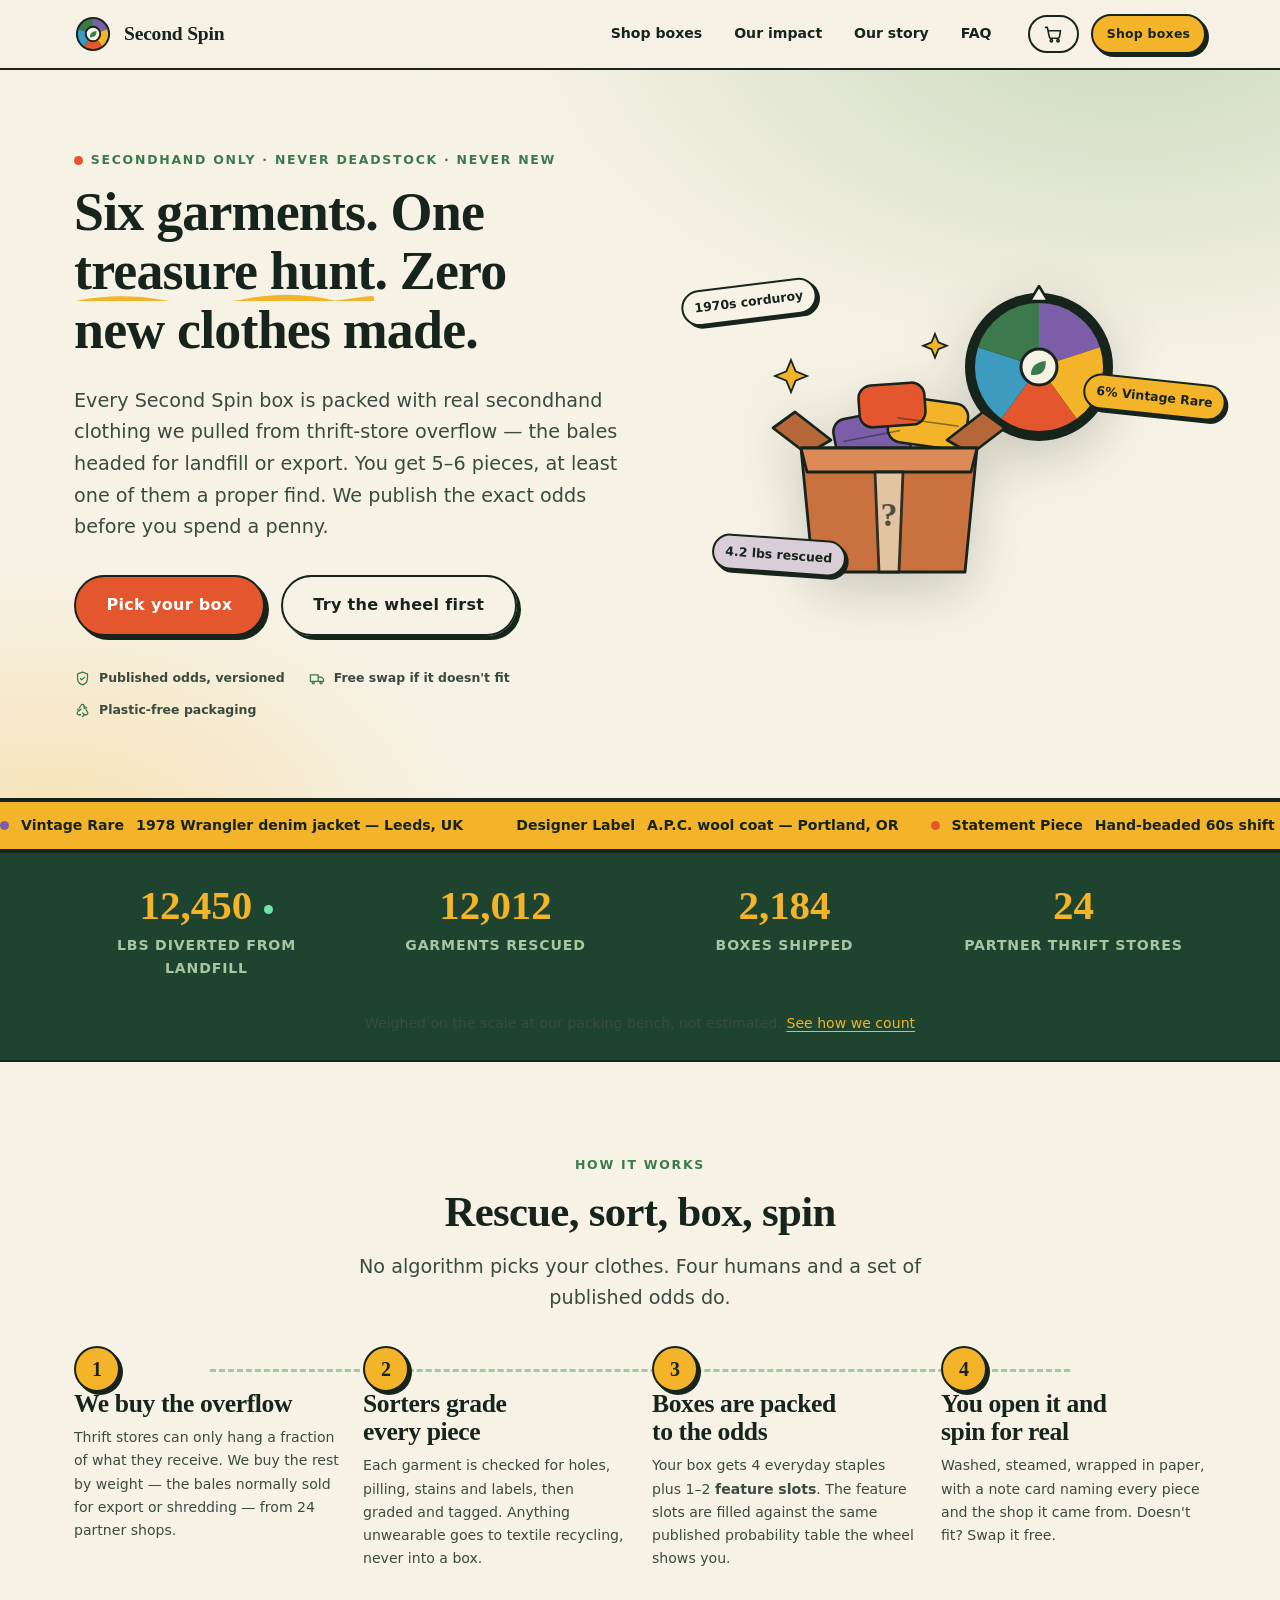
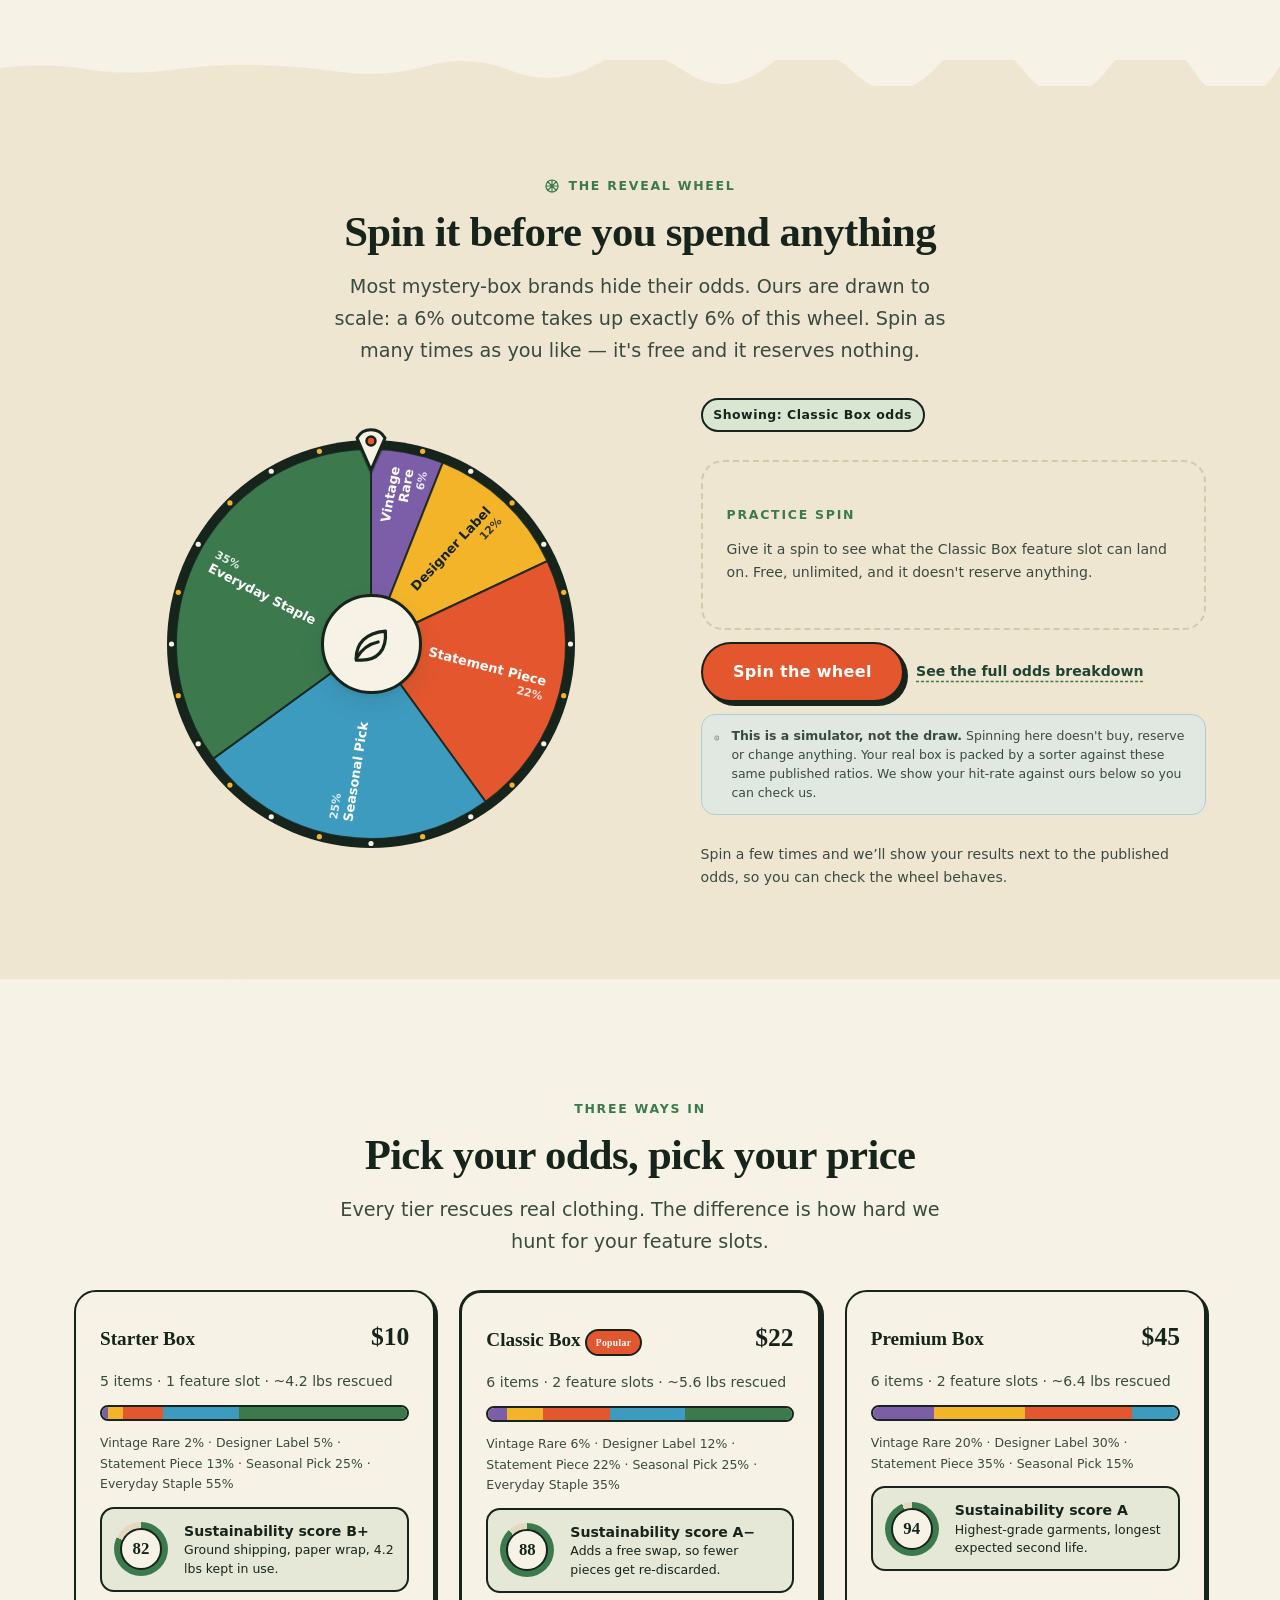
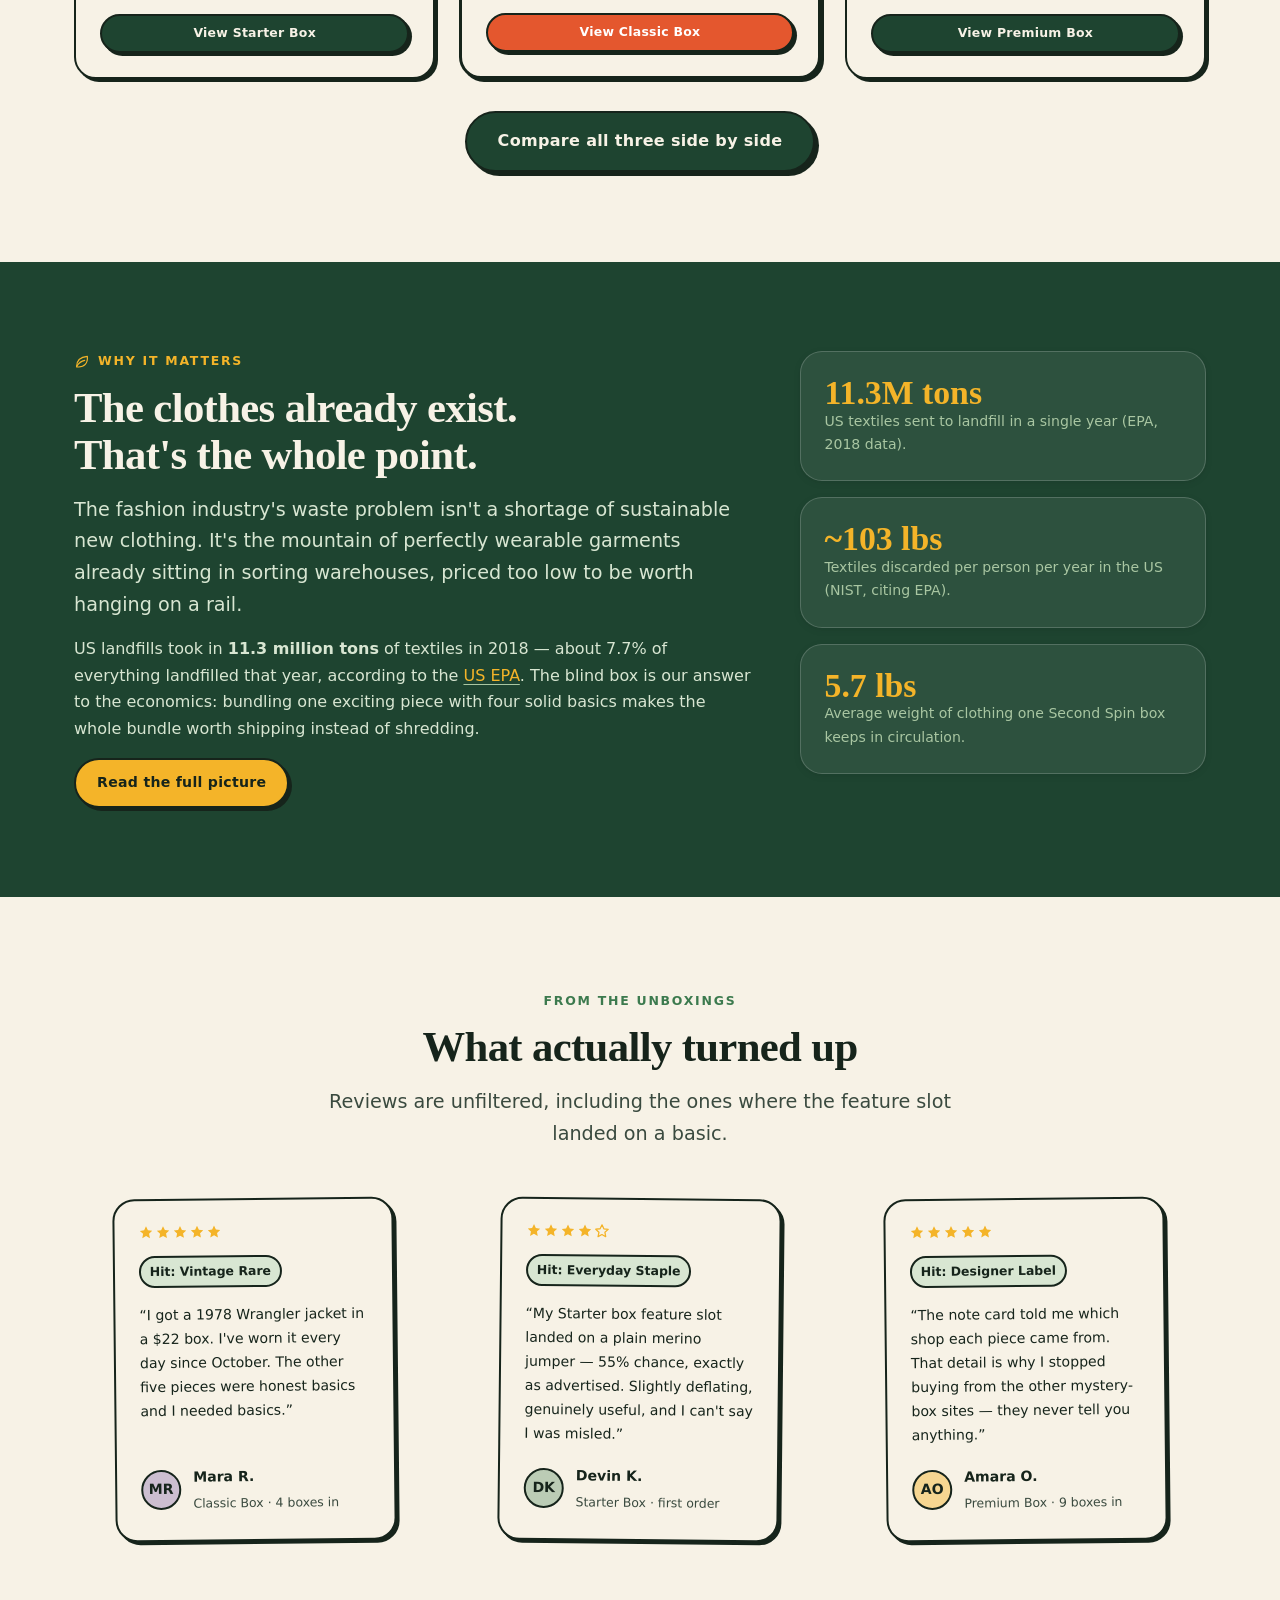
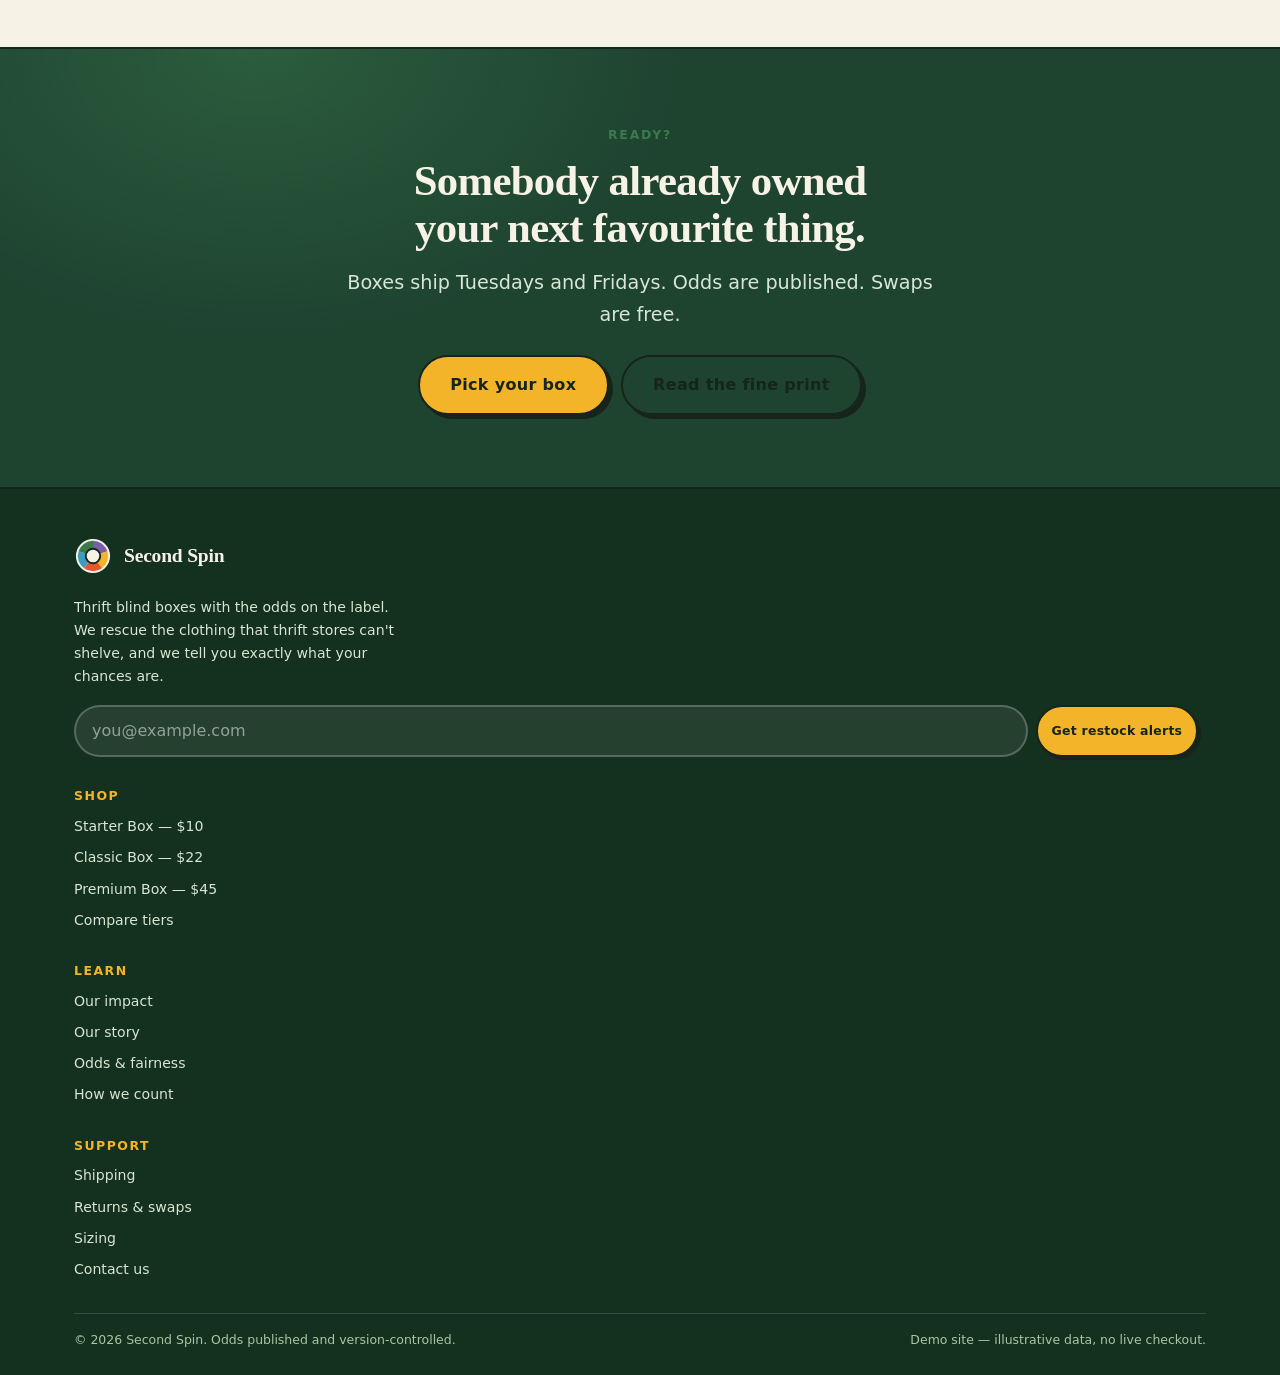
==== index.html @ a97e054f "feat: thrift blind box storefront with odds-transparent reveal wheel Six-page static site for a seco" ====
<!DOCTYPE html>
<html lang="en">
<head>
<meta charset="utf-8">
<meta name="viewport" content="width=device-width, initial-scale=1">
<title>Second Spin — Thrift blind boxes that keep clothes out of landfill</title>
<meta name="description" content="Curated mystery boxes of rescued secondhand clothing. 5–6 garments per box, published odds on every rarity, and 12,450 lbs kept out of landfill so far.">
<meta name="theme-color" content="#1e4430">
<link rel="icon" href="data:image/svg+xml,%3Csvg xmlns='http://www.w3.org/2000/svg' viewBox='0 0 40 40'%3E%3Ccircle cx='20' cy='20' r='19' fill='%231e4430'/%3E%3Cpath d='M20 20 L20 5 A15 15 0 0 1 34.3 15.4 Z' fill='%23f4b429'/%3E%3Cpath d='M20 20 L34.3 15.4 A15 15 0 0 1 20 35 Z' fill='%23e4572e'/%3E%3Cpath d='M20 20 L20 35 A15 15 0 0 1 5.7 15.4 Z' fill='%233e9bc0'/%3E%3C/svg%3E">
<link rel="stylesheet" href="assets/css/styles.css">
<link rel="stylesheet" href="assets/css/pages.css">
</head>
<body>

<a class="skip-link" href="#main">Skip to content</a>

<!-- ============================ HEADER ============================ -->
<header class="site-header">
  <div class="container site-header__inner">
    <a class="brand" href="index.html">
      <svg class="brand__mark" viewBox="0 0 40 40" aria-hidden="true">
        <circle cx="20" cy="20" r="18" fill="#16241b"/>
        <path d="M20 20 L20 4 A16 16 0 0 1 35.2 15.1 Z" fill="#7b5ea7"/>
        <path d="M20 20 L35.2 15.1 A16 16 0 0 1 29.4 32.9 Z" fill="#f4b429"/>
        <path d="M20 20 L29.4 32.9 A16 16 0 0 1 10.6 32.9 Z" fill="#e4572e"/>
        <path d="M20 20 L10.6 32.9 A16 16 0 0 1 4.8 15.1 Z" fill="#3e9bc0"/>
        <path d="M20 20 L4.8 15.1 A16 16 0 0 1 20 4 Z" fill="#3c7a4e"/>
        <circle cx="20" cy="20" r="7.6" fill="#f7f2e6" stroke="#16241b" stroke-width="2"/>
        <path d="M16.8 23c0-3.3 2.2-5.7 6.8-6.1.4 4.5-2.1 6.5-5.3 6.5h-1.5z" fill="#3c7a4e"/>
      </svg>
      <span>Second Spin</span>
    </a>

    <nav class="nav" id="site-nav" data-nav aria-label="Main">
      <ul class="nav__list">
        <li><a class="nav__link" href="shop.html">Shop boxes</a></li>
        <li><a class="nav__link" href="impact.html">Our impact</a></li>
        <li><a class="nav__link" href="about.html">Our story</a></li>
        <li><a class="nav__link" href="faq.html">FAQ</a></li>
      </ul>
    </nav>

    <div class="header-actions">
      <button class="btn btn--ghost btn--sm cart-btn" type="button" data-cart-open aria-label="Open your box bag">
        <span data-icon="cart" style="width:20px;display:block"></span>
        <span class="cart-btn__count" data-cart-count>0</span>
      </button>
      <a class="btn btn--sun btn--sm header-cta" href="shop.html">Shop boxes</a>
      <button class="btn btn--ghost btn--sm nav-toggle" type="button" data-nav-toggle
              aria-expanded="false" aria-controls="site-nav" aria-label="Toggle menu"></button>
    </div>
  </div>
</header>

<main id="main">

  <!-- ============================ HERO ============================ -->
  <section class="hero">
    <div class="container hero__grid">
      <div>
        <p class="eyebrow"><span class="dot" style="background:var(--berry)"></span> Secondhand only &middot; Never deadstock &middot; Never new</p>
        <h1>Six garments. One <span class="squiggle">treasure hunt</span>. Zero new clothes made.</h1>
        <p class="hero__lead">
          Every Second Spin box is packed with real secondhand clothing we pulled from thrift-store
          overflow &mdash; the bales headed for landfill or export. You get 5&ndash;6 pieces, at least
          one of them a proper find. We publish the exact odds before you spend a penny.
        </p>

        <div class="cluster hero__cta">
          <a class="btn btn--lg btn--berry" href="shop.html">Pick your box</a>
          <a class="btn btn--lg btn--ghost" href="#try-the-wheel">Try the wheel first</a>
        </div>

        <div class="hero__trust">
          <span><span data-icon="shield"></span> Published odds, versioned</span>
          <span><span data-icon="truck"></span> Free swap if it doesn't fit</span>
          <span><span data-icon="recycle"></span> Plastic-free packaging</span>
        </div>
      </div>

      <div class="hero__art">
        <svg class="box-art" viewBox="0 0 420 340" role="img"
             aria-label="An open box of rescued secondhand clothing in front of a five-segment prize wheel">
          <!-- prize wheel behind -->
          <g>
            <circle cx="300" cy="103" r="74" fill="#16241b"/>
            <path d="M300 103 L300 39 A64 64 0 0 1 360.9 83.2 Z" fill="#7b5ea7"/>
            <path d="M300 103 L360.9 83.2 A64 64 0 0 1 337.6 154.8 Z" fill="#f4b429"/>
            <path d="M300 103 L337.6 154.8 A64 64 0 0 1 262.4 154.8 Z" fill="#e4572e"/>
            <path d="M300 103 L262.4 154.8 A64 64 0 0 1 239.1 83.2 Z" fill="#3e9bc0"/>
            <path d="M300 103 L239.1 83.2 A64 64 0 0 1 300 39 Z" fill="#3c7a4e"/>
            <circle cx="300" cy="103" r="18" fill="#f7f2e6" stroke="#16241b" stroke-width="3"/>
            <path d="M292 110c0-7 4.8-12.3 14.7-13.1.8 9.7-4.6 14-11.5 14h-3.2z" fill="#3c7a4e"/>
            <path d="M300 22 l9 15 -18 0 z" fill="#f7f2e6" stroke="#16241b" stroke-width="2.5" stroke-linejoin="round"/>
          </g>

          <!-- garments poking out -->
          <g stroke="#16241b" stroke-width="2.5">
            <rect x="96" y="150" width="74" height="48" rx="13" fill="#7b5ea7" transform="rotate(-11 133 174)"/>
            <rect x="150" y="136" width="78" height="46" rx="13" fill="#f4b429" transform="rotate(8 189 159)"/>
            <rect x="120" y="120" width="66" height="42" rx="13" fill="#e4572e" transform="rotate(-4 153 141)"/>
          </g>
          <g stroke="#16241b" stroke-width="1.6" opacity="0.5" fill="none">
            <path d="M104 172 h58" transform="rotate(-11 133 174)"/>
            <path d="M158 158 h62" transform="rotate(8 189 159)"/>
          </g>

          <!-- box -->
          <g stroke="#16241b" stroke-width="2.8" stroke-linejoin="round">
            <path d="M68 190 L34 164 L56 148 L92 176 Z" fill="#b5673a"/>
            <path d="M232 190 L266 164 L244 148 L208 176 Z" fill="#b5673a"/>
            <path d="M62 184 H238 L226 308 H74 Z" fill="#c9713f"/>
            <path d="M62 184 H238 L232 208 H68 Z" fill="#dc8b58"/>
            <path d="M136 208 h28 L160 308 h-20 Z" fill="#e8d3b4" opacity="0.85"/>
          </g>
          <g fill="#16241b" opacity="0.72">
            <text x="150" y="262" font-family="Georgia, serif" font-size="34" font-weight="700" text-anchor="middle">?</text>
          </g>

          <!-- sparkles -->
          <g fill="#f4b429" stroke="#16241b" stroke-width="1.8">
            <path d="M52 96 l4.6 11.4 11.4 4.6 -11.4 4.6 -4.6 11.4 -4.6 -11.4 -11.4 -4.6 11.4 -4.6 z"/>
            <path d="M196 70 l3.4 8.4 8.4 3.4 -8.4 3.4 -3.4 8.4 -3.4 -8.4 -8.4 -3.4 8.4 -3.4 z"/>
          </g>
        </svg>

        <span class="float-tag float-tag--1">1970s corduroy</span>
        <span class="float-tag float-tag--2">6% Vintage Rare</span>
        <span class="float-tag float-tag--3">4.2 lbs rescued</span>
      </div>
    </div>
  </section>

  <!-- ======================== RECENT FINDS MARQUEE ======================== -->
  <div class="marquee" aria-hidden="false">
    <div class="marquee__track" data-marquee></div>
  </div>

  <!-- ========================= IMPACT COUNTER ========================= -->
  <section class="impact-strip" aria-labelledby="impact-strip-title">
    <div class="container">
      <h2 id="impact-strip-title" class="visually-hidden">Our impact so far</h2>
      <div class="impact-strip__grid">
        <div class="stat stat--live">
          <span class="stat__value"><span data-count-to="12450" data-live-lbs>12,450</span><span class="live-dot" aria-hidden="true"></span></span>
          <span class="stat__label">lbs diverted from landfill</span>
        </div>
        <div class="stat">
          <span class="stat__value"><span data-count-to="12012">12,012</span></span>
          <span class="stat__label">garments rescued</span>
        </div>
        <div class="stat">
          <span class="stat__value"><span data-count-to="2184">2,184</span></span>
          <span class="stat__label">boxes shipped</span>
        </div>
        <div class="stat">
          <span class="stat__value"><span data-count-to="24">24</span></span>
          <span class="stat__label">partner thrift stores</span>
        </div>
      </div>
      <p class="muted center" style="padding-bottom:var(--sp-5);margin:0">
        Weighed on the scale at our packing bench, not estimated.
        <a href="impact.html#receipts" style="color:var(--sun)">See how we count</a>
      </p>
    </div>
  </section>

  <!-- ========================== HOW IT WORKS ========================== -->
  <section class="section" aria-labelledby="how-title">
    <div class="container">
      <div class="section-head center">
        <p class="eyebrow">How it works</p>
        <h2 id="how-title">Rescue, sort, box, spin</h2>
        <p class="lead">No algorithm picks your clothes. Four humans and a set of published odds do.</p>
      </div>

      <div class="grid grid--4 steps">
        <article class="step reveal">
          <span class="step__num" aria-hidden="true"></span>
          <h3>We buy the overflow</h3>
          <p>
            Thrift stores can only hang a fraction of what they receive. We buy the rest by
            weight &mdash; the bales normally sold for export or shredding &mdash; from
            24 partner shops.
          </p>
        </article>
        <article class="step reveal">
          <span class="step__num" aria-hidden="true"></span>
          <h3>Sorters grade every piece</h3>
          <p>
            Each garment is checked for holes, pilling, stains and labels, then graded and
            tagged. Anything unwearable goes to textile recycling, never into a box.
          </p>
        </article>
        <article class="step reveal">
          <span class="step__num" aria-hidden="true"></span>
          <h3>Boxes are packed to the odds</h3>
          <p>
            Your box gets 4 everyday staples plus 1&ndash;2 <b>feature slots</b>. The feature
            slots are filled against the same published probability table the wheel shows you.
          </p>
        </article>
        <article class="step reveal">
          <span class="step__num" aria-hidden="true"></span>
          <h3>You open it and spin for real</h3>
          <p>
            Washed, steamed, wrapped in paper, with a note card naming every piece and the shop
            it came from. Doesn't fit? Swap it free.
          </p>
        </article>
      </div>
    </div>
  </section>

  <div class="edge-torn" style="background:var(--paper-2)"></div>

  <!-- ========================== TRY THE WHEEL ========================== -->
  <section class="section section--paper2" id="try-the-wheel" aria-labelledby="wheel-title">
    <div class="container">
      <div class="section-head center">
        <p class="eyebrow"><span data-icon="wheel" style="width:16px"></span> The reveal wheel</p>
        <h2 id="wheel-title">Spin it before you spend anything</h2>
        <p class="lead">
          Most mystery-box brands hide their odds. Ours are drawn to scale: a 6% outcome takes
          up exactly 6% of this wheel. Spin as many times as you like &mdash; it's free and it
          reserves nothing.
        </p>
      </div>

      <div class="wheel-block" data-wheel-scope data-wheel-tier="classic">
        <div class="wheel-stage" data-wheel-stage>
          <canvas class="wheel-stage__canvas" data-wheel-canvas></canvas>
          <svg class="wheel-stage__pointer" data-wheel-pointer viewBox="0 0 34 44" aria-hidden="true">
            <path d="M17 42 L3 10 A16 16 0 0 1 31 10 Z" fill="#f7f2e6" stroke="#16241b" stroke-width="3" stroke-linejoin="round"/>
            <circle cx="17" cy="13" r="4.5" fill="#e4572e" stroke="#16241b" stroke-width="2.5"/>
          </svg>
          <div class="wheel-stage__hub" aria-hidden="true">
            <svg viewBox="0 0 24 24" fill="none" stroke="#16241b" stroke-width="1.8" stroke-linecap="round" stroke-linejoin="round">
              <path d="M4 20c0-8 5-14 16-15 1 11-5 16-13 16H4z"/><path d="M4 20c3-5 7-8 12-9"/>
            </svg>
          </div>
          <div class="confetti" data-confetti aria-hidden="true"></div>
        </div>

        <div class="wheel-controls">
          <p class="pill pill--sage">Showing: Classic Box odds</p>
          <div class="wheel-result" data-wheel-result role="status"></div>
          <div class="cluster">
            <button class="btn btn--berry btn--lg" type="button" data-wheel-spin>Spin the wheel</button>
            <button class="link-btn" type="button" data-odds-modal="classic">See the full odds breakdown</button>
          </div>
          <p class="sim-note">
            <span data-icon="info"></span>
            <span>
              <b>This is a simulator, not the draw.</b> Spinning here doesn't buy, reserve or
              change anything. Your real box is packed by a sorter against these same published
              ratios. We show your hit-rate against ours below so you can check us.
            </span>
          </p>
          <div data-wheel-tally style="width:100%"></div>
        </div>
      </div>
    </div>
  </section>

  <div class="edge-torn" style="background:var(--paper)"></div>

  <!-- ============================ TIER TEASER ============================ -->
  <section class="section" aria-labelledby="tiers-title">
    <div class="container">
      <div class="section-head center">
        <p class="eyebrow">Three ways in</p>
        <h2 id="tiers-title">Pick your odds, pick your price</h2>
        <p class="lead">Every tier rescues real clothing. The difference is how hard we hunt for your feature slots.</p>
      </div>

      <div class="grid grid--3">
        <article class="card card--lift reveal" data-tier-widgets="starter">
          <div class="mini-tier">
            <div class="mini-tier__head">
              <span class="mini-tier__name">Starter Box</span>
              <span class="mini-tier__price">$10</span>
            </div>
            <p class="muted" style="margin:0">5 items &middot; 1 feature slot &middot; ~4.2 lbs rescued</p>
            <div class="odds-bar" data-odds-bar></div>
            <p class="muted" style="margin:0;font-size:var(--t-xs)" data-odds-text>
              Vintage Rare 2% · Designer Label 5% · Statement Piece 13% · Seasonal Pick 25% · Everyday Staple 55%
            </p>
            <div class="sustain">
              <div class="sustain__ring" data-sustain-ring><span class="sustain__num">82</span></div>
              <p class="sustain__text"><b>Sustainability score B+</b>Ground shipping, paper wrap, 4.2 lbs kept in use.</p>
            </div>
            <div class="mini-tier__foot">
              <a class="btn btn--sm btn--block" href="box.html?tier=starter">View Starter Box</a>
            </div>
          </div>
        </article>

        <article class="card card--lift reveal" data-tier-widgets="classic" style="border-width:3px">
          <div class="mini-tier">
            <div class="mini-tier__head">
              <span class="mini-tier__name">Classic Box <span class="pill pill--berry" style="font-size:0.6rem">Popular</span></span>
              <span class="mini-tier__price">$22</span>
            </div>
            <p class="muted" style="margin:0">6 items &middot; 2 feature slots &middot; ~5.6 lbs rescued</p>
            <div class="odds-bar" data-odds-bar></div>
            <p class="muted" style="margin:0;font-size:var(--t-xs)" data-odds-text>
              Vintage Rare 6% · Designer Label 12% · Statement Piece 22% · Seasonal Pick 25% · Everyday Staple 35%
            </p>
            <div class="sustain">
              <div class="sustain__ring" data-sustain-ring><span class="sustain__num">88</span></div>
              <p class="sustain__text"><b>Sustainability score A&minus;</b>Adds a free swap, so fewer pieces get re-discarded.</p>
            </div>
            <div class="mini-tier__foot">
              <a class="btn btn--sm btn--berry btn--block" href="box.html?tier=classic">View Classic Box</a>
            </div>
          </div>
        </article>

        <article class="card card--lift reveal" data-tier-widgets="premium">
          <div class="mini-tier">
            <div class="mini-tier__head">
              <span class="mini-tier__name">Premium Box</span>
              <span class="mini-tier__price">$45</span>
            </div>
            <p class="muted" style="margin:0">6 items &middot; 2 feature slots &middot; ~6.4 lbs rescued</p>
            <div class="odds-bar" data-odds-bar></div>
            <p class="muted" style="margin:0;font-size:var(--t-xs)" data-odds-text>
              Vintage Rare 20% · Designer Label 30% · Statement Piece 35% · Seasonal Pick 15%
            </p>
            <div class="sustain">
              <div class="sustain__ring" data-sustain-ring><span class="sustain__num">94</span></div>
              <p class="sustain__text"><b>Sustainability score A</b>Highest-grade garments, longest expected second life.</p>
            </div>
            <div class="mini-tier__foot">
              <a class="btn btn--sm btn--block" href="box.html?tier=premium">View Premium Box</a>
            </div>
          </div>
        </article>
      </div>

      <p class="center" style="margin-top:var(--sp-6)">
        <a class="btn btn--lg" href="shop.html">Compare all three side by side</a>
      </p>
    </div>
  </section>

  <!-- ========================== WHY IT MATTERS ========================== -->
  <section class="section section--forest" aria-labelledby="why-title">
    <div class="container">
      <div class="split">
        <div>
          <p class="eyebrow"><span data-icon="leaf" style="width:16px"></span> Why it matters</p>
          <h2 id="why-title">The clothes already exist. That's the whole point.</h2>
          <p class="lead">
            The fashion industry's waste problem isn't a shortage of sustainable new clothing.
            It's the mountain of perfectly wearable garments already sitting in sorting
            warehouses, priced too low to be worth hanging on a rail.
          </p>
          <p>
            US landfills took in <b>11.3 million tons</b> of textiles in 2018 &mdash; about
            7.7% of everything landfilled that year, according to the
            <a href="https://www.epa.gov/facts-and-figures-about-materials-waste-and-recycling/textiles-material-specific-data" style="color:var(--sun)">US EPA</a>.
            The blind box is our answer to the economics: bundling one exciting piece with four
            solid basics makes the whole bundle worth shipping instead of shredding.
          </p>
          <p>
            <a class="btn btn--sun" href="impact.html">Read the full picture</a>
          </p>
        </div>

        <div class="stack">
          <div class="card card--plain" style="background:rgba(255,255,255,0.07);border-color:rgba(255,255,255,0.18);color:var(--sage-soft)">
            <span class="stat__value" style="font-size:var(--t-xl)">11.3M tons</span>
            <p class="muted" style="color:var(--sage)">US textiles sent to landfill in a single year (EPA, 2018 data).</p>
          </div>
          <div class="card card--plain" style="background:rgba(255,255,255,0.07);border-color:rgba(255,255,255,0.18);color:var(--sage-soft)">
            <span class="stat__value" style="font-size:var(--t-xl)">~103 lbs</span>
            <p class="muted" style="color:var(--sage)">Textiles discarded per person per year in the US (NIST, citing EPA).</p>
          </div>
          <div class="card card--plain" style="background:rgba(255,255,255,0.07);border-color:rgba(255,255,255,0.18);color:var(--sage-soft)">
            <span class="stat__value" style="font-size:var(--t-xl)">5.7 lbs</span>
            <p class="muted" style="color:var(--sage)">Average weight of clothing one Second Spin box keeps in circulation.</p>
          </div>
        </div>
      </div>
    </div>
  </section>

  <!-- =========================== TESTIMONIALS =========================== -->
  <section class="section" aria-labelledby="love-title">
    <div class="container">
      <div class="section-head center">
        <p class="eyebrow">From the unboxings</p>
        <h2 id="love-title">What actually turned up</h2>
        <p class="lead">Reviews are unfiltered, including the ones where the feature slot landed on a basic.</p>
      </div>

      <div class="grid grid--3">
        <figure class="quote reveal">
          <div class="quote__stars" aria-label="5 out of 5 stars"><svg viewBox="0 0 20 20" fill="currentColor" aria-hidden="true"><path d="M10 1.6l2.5 5.3 5.8.7-4.3 4 1.1 5.8L10 14.6 4.9 17.4 6 11.6 1.7 7.6l5.8-.7z"/></svg><svg viewBox="0 0 20 20" fill="currentColor" aria-hidden="true"><path d="M10 1.6l2.5 5.3 5.8.7-4.3 4 1.1 5.8L10 14.6 4.9 17.4 6 11.6 1.7 7.6l5.8-.7z"/></svg><svg viewBox="0 0 20 20" fill="currentColor" aria-hidden="true"><path d="M10 1.6l2.5 5.3 5.8.7-4.3 4 1.1 5.8L10 14.6 4.9 17.4 6 11.6 1.7 7.6l5.8-.7z"/></svg><svg viewBox="0 0 20 20" fill="currentColor" aria-hidden="true"><path d="M10 1.6l2.5 5.3 5.8.7-4.3 4 1.1 5.8L10 14.6 4.9 17.4 6 11.6 1.7 7.6l5.8-.7z"/></svg><svg viewBox="0 0 20 20" fill="currentColor" aria-hidden="true"><path d="M10 1.6l2.5 5.3 5.8.7-4.3 4 1.1 5.8L10 14.6 4.9 17.4 6 11.6 1.7 7.6l5.8-.7z"/></svg></div>
          <span class="quote__find">Hit: Vintage Rare</span>
          <blockquote>I got a 1978 Wrangler jacket in a $22 box. I've worn it every day since October. The other five pieces were honest basics and I needed basics.</blockquote>
          <figcaption class="quote__who">
            <span class="avatar" style="background:color-mix(in srgb, var(--grape) 35%, var(--paper))">MR</span>
            <span><span class="quote__name">Mara R.</span><br><span class="quote__meta">Classic Box &middot; 4 boxes in</span></span>
          </figcaption>
        </figure>

        <figure class="quote reveal">
          <div class="quote__stars" aria-label="4 out of 5 stars"><svg viewBox="0 0 20 20" fill="currentColor" aria-hidden="true"><path d="M10 1.6l2.5 5.3 5.8.7-4.3 4 1.1 5.8L10 14.6 4.9 17.4 6 11.6 1.7 7.6l5.8-.7z"/></svg><svg viewBox="0 0 20 20" fill="currentColor" aria-hidden="true"><path d="M10 1.6l2.5 5.3 5.8.7-4.3 4 1.1 5.8L10 14.6 4.9 17.4 6 11.6 1.7 7.6l5.8-.7z"/></svg><svg viewBox="0 0 20 20" fill="currentColor" aria-hidden="true"><path d="M10 1.6l2.5 5.3 5.8.7-4.3 4 1.1 5.8L10 14.6 4.9 17.4 6 11.6 1.7 7.6l5.8-.7z"/></svg><svg viewBox="0 0 20 20" fill="currentColor" aria-hidden="true"><path d="M10 1.6l2.5 5.3 5.8.7-4.3 4 1.1 5.8L10 14.6 4.9 17.4 6 11.6 1.7 7.6l5.8-.7z"/></svg><svg viewBox="0 0 20 20" fill="none" stroke="currentColor" stroke-width="1.7" stroke-linejoin="round" aria-hidden="true"><path d="M10 1.6l2.5 5.3 5.8.7-4.3 4 1.1 5.8L10 14.6 4.9 17.4 6 11.6 1.7 7.6l5.8-.7z"/></svg></div>
          <span class="quote__find">Hit: Everyday Staple</span>
          <blockquote>My Starter box feature slot landed on a plain merino jumper &mdash; 55% chance, exactly as advertised. Slightly deflating, genuinely useful, and I can't say I was misled.</blockquote>
          <figcaption class="quote__who">
            <span class="avatar" style="background:color-mix(in srgb, var(--moss) 32%, var(--paper))">DK</span>
            <span><span class="quote__name">Devin K.</span><br><span class="quote__meta">Starter Box &middot; first order</span></span>
          </figcaption>
        </figure>

        <figure class="quote reveal">
          <div class="quote__stars" aria-label="5 out of 5 stars"><svg viewBox="0 0 20 20" fill="currentColor" aria-hidden="true"><path d="M10 1.6l2.5 5.3 5.8.7-4.3 4 1.1 5.8L10 14.6 4.9 17.4 6 11.6 1.7 7.6l5.8-.7z"/></svg><svg viewBox="0 0 20 20" fill="currentColor" aria-hidden="true"><path d="M10 1.6l2.5 5.3 5.8.7-4.3 4 1.1 5.8L10 14.6 4.9 17.4 6 11.6 1.7 7.6l5.8-.7z"/></svg><svg viewBox="0 0 20 20" fill="currentColor" aria-hidden="true"><path d="M10 1.6l2.5 5.3 5.8.7-4.3 4 1.1 5.8L10 14.6 4.9 17.4 6 11.6 1.7 7.6l5.8-.7z"/></svg><svg viewBox="0 0 20 20" fill="currentColor" aria-hidden="true"><path d="M10 1.6l2.5 5.3 5.8.7-4.3 4 1.1 5.8L10 14.6 4.9 17.4 6 11.6 1.7 7.6l5.8-.7z"/></svg><svg viewBox="0 0 20 20" fill="currentColor" aria-hidden="true"><path d="M10 1.6l2.5 5.3 5.8.7-4.3 4 1.1 5.8L10 14.6 4.9 17.4 6 11.6 1.7 7.6l5.8-.7z"/></svg></div>
          <span class="quote__find">Hit: Designer Label</span>
          <blockquote>The note card told me which shop each piece came from. That detail is why I stopped buying from the other mystery-box sites &mdash; they never tell you anything.</blockquote>
          <figcaption class="quote__who">
            <span class="avatar" style="background:color-mix(in srgb, var(--sun) 45%, var(--paper))">AO</span>
            <span><span class="quote__name">Amara O.</span><br><span class="quote__meta">Premium Box &middot; 9 boxes in</span></span>
          </figcaption>
        </figure>
      </div>
    </div>
  </section>

  <!-- ============================= CTA BAND ============================= -->
  <section class="cta-band">
    <div class="container container--narrow">
      <p class="eyebrow">Ready?</p>
      <h2>Somebody already owned your next favourite thing.</h2>
      <p class="lead">Boxes ship Tuesdays and Fridays. Odds are published. Swaps are free.</p>
      <div class="cluster">
        <a class="btn btn--lg btn--sun" href="shop.html">Pick your box</a>
        <a class="btn btn--lg btn--ghost" href="faq.html">Read the fine print</a>
      </div>
    </div>
  </section>

</main>

<!-- ============================== FOOTER ============================== -->
<footer class="site-footer">
  <div class="container">
    <div class="footer-grid">
      <div>
        <a class="brand" href="index.html">
          <svg class="brand__mark" viewBox="0 0 40 40" aria-hidden="true">
            <circle cx="20" cy="20" r="18" fill="#f7f2e6"/>
            <path d="M20 20 L20 4 A16 16 0 0 1 35.2 15.1 Z" fill="#7b5ea7"/>
            <path d="M20 20 L35.2 15.1 A16 16 0 0 1 29.4 32.9 Z" fill="#f4b429"/>
            <path d="M20 20 L29.4 32.9 A16 16 0 0 1 10.6 32.9 Z" fill="#e4572e"/>
            <path d="M20 20 L10.6 32.9 A16 16 0 0 1 4.8 15.1 Z" fill="#3e9bc0"/>
            <path d="M20 20 L4.8 15.1 A16 16 0 0 1 20 4 Z" fill="#3c7a4e"/>
            <circle cx="20" cy="20" r="7.6" fill="#f7f2e6" stroke="#16241b" stroke-width="2"/>
          </svg>
          <span>Second Spin</span>
        </a>
        <p class="footer-tagline">
          Thrift blind boxes with the odds on the label. We rescue the clothing that thrift
          stores can't shelve, and we tell you exactly what your chances are.
        </p>
        <form class="newsletter" data-newsletter novalidate>
          <label class="visually-hidden" for="nl-email">Email address</label>
          <input id="nl-email" type="email" placeholder="you@example.com" autocomplete="email" required>
          <button class="btn btn--sun btn--sm" type="submit">Get restock alerts</button>
          <p class="form-msg" data-form-msg role="status"></p>
        </form>
      </div>

      <div>
        <h4>Shop</h4>
        <ul class="footer-list">
          <li><a href="box.html?tier=starter">Starter Box &mdash; $10</a></li>
          <li><a href="box.html?tier=classic">Classic Box &mdash; $22</a></li>
          <li><a href="box.html?tier=premium">Premium Box &mdash; $45</a></li>
          <li><a href="shop.html">Compare tiers</a></li>
        </ul>
      </div>

      <div>
        <h4>Learn</h4>
        <ul class="footer-list">
          <li><a href="impact.html">Our impact</a></li>
          <li><a href="about.html">Our story</a></li>
          <li><a href="faq.html#odds">Odds &amp; fairness</a></li>
          <li><a href="impact.html#receipts">How we count</a></li>
        </ul>
      </div>

      <div>
        <h4>Support</h4>
        <ul class="footer-list">
          <li><a href="faq.html#shipping">Shipping</a></li>
          <li><a href="faq.html#returns">Returns &amp; swaps</a></li>
          <li><a href="faq.html#sizing">Sizing</a></li>
          <li><a href="about.html#contact">Contact us</a></li>
        </ul>
      </div>
    </div>

    <div class="footer-bottom">
      <p style="margin:0">&copy; <span data-year>2026</span> Second Spin. Odds published and version-controlled.</p>
      <p style="margin:0">Demo site &mdash; illustrative data, no live checkout.</p>
    </div>
  </div>
</footer>

<!-- ============================ CART DRAWER ============================ -->
<div class="drawer" data-cart-drawer role="dialog" aria-modal="true" aria-label="Your box bag">
  <div class="drawer__scrim" data-cart-scrim></div>
  <div class="drawer__panel">
    <div class="drawer__head">
      <h3 style="margin:0;font-size:var(--t-md)">Your box bag</h3>
      <button class="modal__close" type="button" data-cart-close aria-label="Close bag" data-icon="close"></button>
    </div>
    <div class="drawer__body" data-cart-body></div>
    <div class="drawer__foot" data-cart-foot hidden>
      <div class="cart-total">
        <span>Clothing rescued <b data-cart-lbs>0 lbs</b></span>
        <strong data-cart-total>$0</strong>
      </div>
      <button class="btn btn--berry btn--block" type="button" data-checkout>Checkout</button>
      <p class="form-msg" data-checkout-msg role="status"></p>
    </div>
  </div>
</div>

<script src="assets/js/site-data.js"></script>
<script src="assets/js/app.js"></script>
<script src="assets/js/wheel.js"></script>
</body>
</html>
---- assets/css/styles.css ----
/* ==========================================================================
   Second Spin — Design System
   Earthy foundation (recycled paper, forest, moss) + playful arcade accents.
   Zero dependencies. All textures are inline SVG. Fonts are system stacks.
   ========================================================================== */

/* --------------------------------------------------------------------------
   1. Tokens
   -------------------------------------------------------------------------- */
:root {
  /* Earthy core */
  --ink:        #16241b;
  --ink-soft:   #3a4a3f;
  --forest:     #1e4430;
  --forest-dk:  #14301f;
  --moss:       #3c7a4e;
  --sage:       #a9c6a2;
  --sage-soft:  #d8e6d2;

  /* Recycled paper neutrals */
  --paper:      #f7f2e6;
  --paper-2:    #efe6d2;
  --paper-3:    #e4d8bf;
  --paper-line: #d6c8a8;

  /* Playful accents */
  --sun:        #f4b429;
  --berry:      #e4572e;
  --clay:       #c9713f;
  --grape:      #7b5ea7;
  --sky:        #3e9bc0;

  /* Rarity ramp — single source of truth, mirrored in site-data.js */
  --r-rare:     var(--grape);
  --r-designer: var(--sun);
  --r-statement:var(--berry);
  --r-seasonal: var(--sky);
  --r-everyday: var(--moss);

  /* Type */
  /* Display stack resolves to a warm serif on macOS/Windows and falls back to
     a serif on Linux rather than dropping to sans. */
  --font-display: "Iowan Old Style", "Palatino Linotype", Palatino, "Book Antiqua",
                  Georgia, "Liberation Serif", "DejaVu Serif", serif;
  --font-body: ui-sans-serif, system-ui, -apple-system, "Segoe UI", Roboto,
               "Helvetica Neue", Arial, sans-serif;

  /* Fluid type scale */
  --t-xs:   0.78rem;
  --t-sm:   0.88rem;
  --t-base: 1rem;
  --t-md:   clamp(1.05rem, 0.3vw + 1rem, 1.2rem);
  --t-lg:   clamp(1.3rem,  0.7vw + 1.1rem, 1.6rem);
  --t-xl:   clamp(1.6rem,  1.2vw + 1.15rem, 2.2rem);
  --t-2xl:  clamp(1.85rem, 1.9vw + 1.15rem, 2.75rem);
  --t-3xl:  clamp(2.2rem,  2.9vw + 1.05rem, 3.7rem);

  /* Space */
  --sp-1: 0.25rem; --sp-2: 0.5rem;  --sp-3: 0.75rem; --sp-4: 1rem;
  --sp-5: 1.5rem;  --sp-6: 2rem;    --sp-7: 3rem;    --sp-8: 4rem;
  --sp-9: 6rem;

  /* Shape */
  --r-sm: 8px; --r-md: 14px; --r-lg: 22px; --r-xl: 32px; --r-pill: 999px;

  /* Elevation */
  --sh-sm: 0 1px 2px rgba(22, 36, 27, 0.08), 0 2px 8px rgba(22, 36, 27, 0.06);
  --sh-md: 0 2px 4px rgba(22, 36, 27, 0.07), 0 10px 24px rgba(22, 36, 27, 0.09);
  --sh-lg: 0 4px 8px rgba(22, 36, 27, 0.08), 0 24px 48px rgba(22, 36, 27, 0.14);
  --sticker: 4px 4px 0 var(--ink);
  --sticker-sm: 3px 3px 0 var(--ink);

  /* Motion — the "bouncy" personality lives here */
  --ease-bounce: cubic-bezier(0.34, 1.56, 0.64, 1);
  --ease-out:    cubic-bezier(0.16, 1, 0.3, 1);
  --ease-in-out: cubic-bezier(0.65, 0, 0.35, 1);
  --dur-fast: 140ms;
  --dur:      260ms;
  --dur-slow: 520ms;

  --wrap: 1180px;
  --wrap-narrow: 760px;
}

/* --------------------------------------------------------------------------
   2. Reset & base
   -------------------------------------------------------------------------- */
*, *::before, *::after { box-sizing: border-box; }

html { -webkit-text-size-adjust: 100%; scroll-behavior: smooth; }

body {
  margin: 0;
  font-family: var(--font-body);
  font-size: var(--t-base);
  line-height: 1.65;
  color: var(--ink);
  background-color: var(--paper);
  -webkit-font-smoothing: antialiased;
  overflow-x: hidden;
}

/* Recycled-paper grain, applied once over the whole page. */
body::before {
  content: "";
  position: fixed;
  inset: 0;
  z-index: 0;
  pointer-events: none;
  opacity: 0.4;
  mix-blend-mode: multiply;
  background-image: url("data:image/svg+xml,%3Csvg xmlns='http://www.w3.org/2000/svg' width='200' height='200'%3E%3Cfilter id='g'%3E%3CfeTurbulence type='fractalNoise' baseFrequency='0.85' numOctaves='4' stitchTiles='stitch'/%3E%3CfeColorMatrix type='saturate' values='0'/%3E%3C/filter%3E%3Crect width='200' height='200' filter='url(%23g)' opacity='0.5'/%3E%3C/svg%3E");
}
body > * { position: relative; z-index: 1; }

img, svg, canvas { display: block; max-width: 100%; }
button, input, textarea, select { font: inherit; color: inherit; }

h1, h2, h3, h4 {
  font-family: var(--font-display);
  font-weight: 700;
  line-height: 1.1;
  letter-spacing: -0.015em;
  margin: 0 0 var(--sp-4);
  text-wrap: balance;
}
h1 { font-size: var(--t-3xl); }
h2 { font-size: var(--t-2xl); }
h3 { font-size: var(--t-lg); }
h4 { font-size: var(--t-md); }
p  { margin: 0 0 var(--sp-4); text-wrap: pretty; }
p:last-child { margin-bottom: 0; }

a { color: var(--forest); text-decoration-color: var(--sage); text-underline-offset: 3px; }
a:hover { color: var(--moss); }

:focus-visible {
  outline: 3px solid var(--sky);
  outline-offset: 3px;
  border-radius: var(--r-sm);
}

.skip-link {
  position: absolute; left: var(--sp-4); top: -100px;
  z-index: 200; padding: var(--sp-3) var(--sp-4);
  background: var(--forest); color: var(--paper);
  border-radius: var(--r-md); font-weight: 700;
  transition: top var(--dur) var(--ease-bounce);
}
.skip-link:focus { top: var(--sp-4); color: var(--paper); }

.visually-hidden {
  position: absolute !important; width: 1px; height: 1px;
  margin: -1px; padding: 0; overflow: hidden;
  clip: rect(0 0 0 0); clip-path: inset(50%); white-space: nowrap;
}

/* --------------------------------------------------------------------------
   3. Layout
   -------------------------------------------------------------------------- */
.container { width: 100%; max-width: var(--wrap); margin-inline: auto; padding-inline: var(--sp-5); }
.container--narrow { max-width: var(--wrap-narrow); }

.section { padding-block: clamp(3rem, 7vw, 6rem); }
.section--tight { padding-block: clamp(2rem, 4vw, 3.5rem); }
.section--forest { background: var(--forest); color: var(--sage-soft); }
.section--forest h2, .section--forest h3 { color: var(--paper); }
.section--paper2 { background: var(--paper-2); }

.grid { display: grid; gap: var(--sp-5); }
.grid--2 { grid-template-columns: repeat(auto-fit, minmax(280px, 1fr)); }
.grid--3 { grid-template-columns: repeat(auto-fit, minmax(260px, 1fr)); }
.grid--4 { grid-template-columns: repeat(auto-fit, minmax(210px, 1fr)); }

.stack > * + * { margin-top: var(--sp-4); }
.cluster { display: flex; flex-wrap: wrap; gap: var(--sp-3); align-items: center; }
.center { text-align: center; }
.section-head { max-width: 62ch; margin-bottom: var(--sp-6); }
.section-head.center { margin-inline: auto; }

/* Torn-paper edge divider between bands */
.edge-torn {
  height: 26px;
  background: inherit;
  -webkit-mask-image: url("data:image/svg+xml,%3Csvg xmlns='http://www.w3.org/2000/svg' width='1200' height='26' preserveAspectRatio='none'%3E%3Cpath d='M0 26 L0 8 Q 40 2 80 9 T 160 10 T 240 5 T 320 12 T 400 6 T 480 11 T 560 4 T 640 10 T 720 6 T 800 12 T 880 5 T 960 11 T 1040 7 T 1120 12 T 1200 6 L1200 26 Z' fill='%23000'/%3E%3C/svg%3E");
  mask-image: url("data:image/svg+xml,%3Csvg xmlns='http://www.w3.org/2000/svg' width='1200' height='26' preserveAspectRatio='none'%3E%3Cpath d='M0 26 L0 8 Q 40 2 80 9 T 160 10 T 240 5 T 320 12 T 400 6 T 480 11 T 560 4 T 640 10 T 720 6 T 800 12 T 880 5 T 960 11 T 1040 7 T 1120 12 T 1200 6 L1200 26 Z' fill='%23000'/%3E%3C/svg%3E");
  -webkit-mask-size: 100% 100%; mask-size: 100% 100%;
}

/* --------------------------------------------------------------------------
   4. Typographic helpers
   -------------------------------------------------------------------------- */
.eyebrow {
  display: inline-flex; align-items: center; gap: var(--sp-2);
  font-family: var(--font-body);
  font-size: var(--t-xs); font-weight: 800;
  letter-spacing: 0.14em; text-transform: uppercase;
  color: var(--moss); margin-bottom: var(--sp-3);
}
.section--forest .eyebrow { color: var(--sun); }
.lead { font-size: var(--t-md); color: var(--ink-soft); }
.section--forest .lead { color: var(--sage-soft); }
.muted { color: var(--ink-soft); font-size: var(--t-sm); }
.section--forest .muted { color: var(--sage); }

/* Hand-drawn highlighter stroke under a key phrase.
   Painted as the element's own background so it sits behind the glyphs
   without needing a negative z-index (which would slide it behind the
   section background entirely). */
.squiggle {
  white-space: nowrap;
  background-image: url("data:image/svg+xml,%3Csvg xmlns='http://www.w3.org/2000/svg' viewBox='0 0 200 14' preserveAspectRatio='none'%3E%3Cpath d='M2 9 Q 30 2 58 8 T 116 7 T 174 9 L198 5' fill='none' stroke='%23f4b429' stroke-width='5' stroke-linecap='round'/%3E%3C/svg%3E");
  background-repeat: no-repeat;
  background-position: left 0.97em;
  background-size: 100% 0.3em;
}
.highlight-sun { color: var(--sun); }
.highlight-berry { color: var(--berry); }

/* --------------------------------------------------------------------------
   5. Buttons
   -------------------------------------------------------------------------- */
.btn {
  --btn-bg: var(--forest);
  --btn-fg: var(--paper);
  display: inline-flex; align-items: center; justify-content: center;
  gap: var(--sp-2);
  padding: 0.8em 1.5em;
  font-family: var(--font-body);
  font-size: var(--t-sm); font-weight: 800;
  letter-spacing: 0.02em;
  color: var(--btn-fg); background: var(--btn-bg);
  border: 2px solid var(--ink);
  border-radius: var(--r-pill);
  box-shadow: var(--sticker-sm);
  cursor: pointer;
  text-decoration: none;
  transition: transform var(--dur) var(--ease-bounce),
              box-shadow var(--dur) var(--ease-bounce),
              background-color var(--dur-fast) linear;
}
.btn:hover { transform: translate(-2px, -2px); box-shadow: 5px 5px 0 var(--ink); color: var(--btn-fg); }
.btn:active { transform: translate(2px, 2px); box-shadow: 0 0 0 var(--ink); }
.btn[disabled] { opacity: 0.55; cursor: not-allowed; transform: none; box-shadow: var(--sticker-sm); }

.btn--sun   { --btn-bg: var(--sun);   --btn-fg: var(--ink); }
.btn--berry { --btn-bg: var(--berry); --btn-fg: #fff; }
.btn--paper { --btn-bg: var(--paper); --btn-fg: var(--ink); }
.btn--ghost {
  --btn-bg: transparent; --btn-fg: var(--ink);
  box-shadow: none;
}
.btn--ghost:hover { box-shadow: var(--sticker-sm); background: var(--paper); }
.section--forest .btn--ghost { --btn-fg: var(--paper); border-color: var(--sage); }
.section--forest .btn--ghost:hover { background: rgba(255,255,255,0.08); box-shadow: none; }
/* Icons injected into buttons carry no intrinsic size, so pin them to the
   text size rather than letting them fall back to the SVG default box. */
.btn > svg { width: 1.15em; height: 1.15em; flex: none; }
.nav-toggle > svg { width: 20px; height: 20px; }

.btn--lg { font-size: var(--t-base); padding: 0.95em 1.9em; box-shadow: var(--sticker); }
.btn--lg:hover { box-shadow: 6px 6px 0 var(--ink); }
.btn--sm { font-size: var(--t-xs); padding: 0.6em 1.1em; }
.btn--block { width: 100%; }

/* Quiet inline text button (used for "see the odds") */
.link-btn {
  background: none; border: 0; padding: 0;
  font-size: var(--t-sm); font-weight: 700;
  color: var(--forest); cursor: pointer;
  text-decoration: underline; text-decoration-style: dashed;
  text-decoration-color: var(--moss); text-underline-offset: 4px;
}
.link-btn:hover { color: var(--berry); text-decoration-color: var(--berry); }
.section--forest .link-btn { color: var(--sun); text-decoration-color: var(--sun); }

/* --------------------------------------------------------------------------
   6. Badges, pills, chips
   -------------------------------------------------------------------------- */
.pill {
  display: inline-flex; align-items: center; gap: var(--sp-2);
  padding: 0.35em 0.85em;
  font-size: var(--t-xs); font-weight: 800;
  letter-spacing: 0.04em;
  background: var(--paper); color: var(--ink);
  border: 2px solid var(--ink);
  border-radius: var(--r-pill);
}
.pill--sun { background: var(--sun); }
.pill--sage { background: var(--sage-soft); }
.pill--berry { background: var(--berry); color: #fff; }
.pill--outline { background: transparent; border-color: currentColor; }

.dot { width: 0.7em; height: 0.7em; border-radius: 50%; background: currentColor; flex: none; }

/* Rarity chips share colour with the wheel segments */
.chip {
  display: inline-flex; align-items: center; gap: var(--sp-2);
  padding: 0.3em 0.8em;
  font-size: var(--t-xs); font-weight: 800;
  border-radius: var(--r-pill);
  border: 2px solid var(--ink);
  background: var(--paper);
}
.chip[data-rarity="rare"]      { background: color-mix(in srgb, var(--r-rare) 22%, var(--paper)); }
.chip[data-rarity="designer"]  { background: color-mix(in srgb, var(--r-designer) 32%, var(--paper)); }
.chip[data-rarity="statement"] { background: color-mix(in srgb, var(--r-statement) 22%, var(--paper)); }
.chip[data-rarity="seasonal"]  { background: color-mix(in srgb, var(--r-seasonal) 22%, var(--paper)); }
.chip[data-rarity="everyday"]  { background: color-mix(in srgb, var(--r-everyday) 20%, var(--paper)); }
.chip .dot[data-rarity="rare"]      { background: var(--r-rare); }
.chip .dot[data-rarity="designer"]  { background: var(--r-designer); }
.chip .dot[data-rarity="statement"] { background: var(--r-statement); }
.chip .dot[data-rarity="seasonal"]  { background: var(--r-seasonal); }
.chip .dot[data-rarity="everyday"]  { background: var(--r-everyday); }

/* --------------------------------------------------------------------------
   7. Cards
   -------------------------------------------------------------------------- */
.card {
  background: var(--paper);
  border: 2px solid var(--ink);
  border-radius: var(--r-lg);
  padding: var(--sp-5);
  box-shadow: var(--sticker-sm);
  transition: transform var(--dur) var(--ease-bounce), box-shadow var(--dur) var(--ease-bounce);
}
.card--lift:hover { transform: translate(-3px, -3px) rotate(-0.4deg); box-shadow: 7px 7px 0 var(--ink); }
.card--plain { border: 1px solid var(--paper-line); box-shadow: var(--sh-sm); }
.card__icon {
  width: 56px; height: 56px;
  display: grid; place-items: center;
  border-radius: var(--r-md);
  background: var(--sage-soft);
  border: 2px solid var(--ink);
  margin-bottom: var(--sp-4);
}
.card__icon svg { width: 30px; height: 30px; }

/* --------------------------------------------------------------------------
   8. Header / nav
   -------------------------------------------------------------------------- */
.site-header {
  position: sticky; top: 0; z-index: 60;
  background: color-mix(in srgb, var(--paper) 88%, transparent);
  backdrop-filter: blur(10px);
  border-bottom: 2px solid var(--ink);
}
.site-header__inner {
  display: flex; align-items: center; gap: var(--sp-5);
  min-height: 68px;
}
.brand {
  display: inline-flex; align-items: center; gap: var(--sp-3);
  font-family: var(--font-display); font-size: 1.22rem; font-weight: 700;
  color: var(--ink); text-decoration: none; letter-spacing: -0.01em;
  flex: none;
}
.brand__mark {
  width: 38px; height: 38px; flex: none;
  transition: transform var(--dur-slow) var(--ease-bounce);
}
.brand:hover .brand__mark { transform: rotate(150deg); }

.nav { margin-left: auto; }
.nav__list {
  display: flex; align-items: center; gap: var(--sp-2);
  list-style: none; margin: 0; padding: 0;
}
.nav__link {
  display: block; padding: 0.5em 0.85em;
  font-size: var(--t-sm); font-weight: 700;
  color: var(--ink); text-decoration: none;
  border-radius: var(--r-pill);
  transition: background-color var(--dur-fast) linear, color var(--dur-fast) linear;
}
.nav__link:hover { background: var(--sage-soft); color: var(--forest); }
.nav__link[aria-current="page"] { background: var(--forest); color: var(--paper); }

.header-actions { display: flex; align-items: center; gap: var(--sp-3); flex: none; }

.cart-btn { position: relative; }
.cart-btn__count {
  position: absolute; top: -8px; right: -8px;
  min-width: 22px; height: 22px; padding: 0 5px;
  display: grid; place-items: center;
  font-size: 0.7rem; font-weight: 800;
  background: var(--berry); color: #fff;
  border: 2px solid var(--ink); border-radius: var(--r-pill);
  transform: scale(0);
  transition: transform var(--dur) var(--ease-bounce);
}
.cart-btn__count.is-visible { transform: scale(1); }
.cart-btn__count.is-bump { animation: bump 420ms var(--ease-bounce); }
@keyframes bump { 0%,100% { transform: scale(1); } 40% { transform: scale(1.45); } }

.nav-toggle { display: none; }

/* On narrow screens the header CTA is redundant (Shop boxes is the first nav
   item) and pushes the menu toggle off-screen, so it drops out. */
@media (max-width: 720px) {
  .header-cta { display: none; }
}

@media (max-width: 900px) {
  .nav-toggle { display: inline-flex; }
  .nav {
    position: absolute; top: 100%; left: 0; right: 0;
    background: var(--paper);
    border-bottom: 2px solid var(--ink);
    padding: var(--sp-4) var(--sp-5) var(--sp-5);
    display: none;
  }
  .nav.is-open { display: block; animation: drop var(--dur) var(--ease-bounce); }
  @keyframes drop { from { opacity: 0; transform: translateY(-10px); } }
  .nav__list { flex-direction: column; align-items: stretch; gap: var(--sp-1); }
  .nav__link { padding: 0.7em 0.9em; font-size: var(--t-base); }
}

/* --------------------------------------------------------------------------
   9. Impact counter
   -------------------------------------------------------------------------- */
.impact-strip {
  background: var(--forest);
  color: var(--paper);
  border-block: 2px solid var(--ink);
}
.impact-strip__grid {
  display: grid; gap: var(--sp-5);
  grid-template-columns: repeat(auto-fit, minmax(190px, 1fr));
  padding-block: var(--sp-6);
  text-align: center;
}
.stat__value {
  font-family: var(--font-display);
  font-size: clamp(1.9rem, 3.2vw, 2.9rem);
  font-weight: 700; line-height: 1;
  color: var(--sun);
  font-variant-numeric: tabular-nums;
  display: block;
}
.stat__label {
  display: block; margin-top: var(--sp-2);
  font-size: var(--t-sm); font-weight: 700;
  letter-spacing: 0.06em; text-transform: uppercase;
  color: var(--sage);
}
.stat--live .stat__value { position: relative; }
.live-dot {
  display: inline-block; width: 9px; height: 9px;
  border-radius: 50%; background: #6ee7a0;
  margin-left: 0.3em; vertical-align: middle;
  animation: pulse 2.2s var(--ease-in-out) infinite;
}
@keyframes pulse {
  0%, 100% { opacity: 1; box-shadow: 0 0 0 0 rgba(110,231,160,0.6); }
  50% { opacity: 0.75; box-shadow: 0 0 0 7px rgba(110,231,160,0); }
}

/* --------------------------------------------------------------------------
   10. The wheel
   -------------------------------------------------------------------------- */
.wheel-block {
  display: grid; gap: var(--sp-6);
  grid-template-columns: minmax(280px, 1fr) minmax(260px, 0.85fr);
  align-items: center;
}
@media (max-width: 860px) { .wheel-block { grid-template-columns: 1fr; } }

.wheel-stage {
  position: relative;
  width: 100%; max-width: 420px;
  margin-inline: auto;
  aspect-ratio: 1;
  display: grid; place-items: center;
}
.wheel-stage__canvas { width: 100%; height: 100%; border-radius: 50%; }
.wheel-stage__pointer {
  position: absolute; top: -6px; left: 50%;
  transform: translateX(-50%);
  width: 34px; height: 44px;
  z-index: 3;
  filter: drop-shadow(0 3px 0 rgba(22,36,27,0.35));
}
.wheel-stage__hub {
  position: absolute; z-index: 2;
  width: 24%; aspect-ratio: 1;
  border-radius: 50%;
  background: var(--paper);
  border: 3px solid var(--ink);
  display: grid; place-items: center;
  text-align: center;
  box-shadow: var(--sh-md);
}
.wheel-stage__hub svg { width: 46%; }
.wheel-stage.is-spinning .wheel-stage__hub { animation: hub-wobble 700ms var(--ease-in-out) infinite; }
@keyframes hub-wobble { 0%,100% { transform: scale(1); } 50% { transform: scale(1.06); } }

.wheel-controls { display: flex; flex-direction: column; gap: var(--sp-3); align-items: flex-start; }

.wheel-result {
  border: 2px dashed var(--paper-line);
  border-radius: var(--r-lg);
  padding: var(--sp-5);
  background: var(--paper-2);
  min-height: 170px;
  display: flex; flex-direction: column; justify-content: center;
}
.wheel-result.is-hit {
  border-style: solid;
  border-color: var(--ink);
  background: var(--paper);
  box-shadow: var(--sticker-sm);
  animation: pop var(--dur-slow) var(--ease-bounce);
}
@keyframes pop { 0% { transform: scale(0.94); } 60% { transform: scale(1.02); } 100% { transform: scale(1); } }
.wheel-result__rarity {
  font-family: var(--font-display);
  font-size: var(--t-lg); font-weight: 700;
  margin: var(--sp-2) 0;
}
.wheel-result__example { font-size: var(--t-sm); color: var(--ink-soft); }

.sim-note {
  display: flex; gap: var(--sp-3); align-items: flex-start;
  font-size: var(--t-xs); line-height: 1.5;
  color: var(--ink-soft);
  background: color-mix(in srgb, var(--sky) 12%, var(--paper));
  border: 1px solid color-mix(in srgb, var(--sky) 40%, var(--paper));
  border-radius: var(--r-md);
  padding: var(--sp-3);
}
.sim-note svg { width: 18px; height: 18px; flex: none; margin-top: 2px; }

/* Confetti burst on a rare hit */
.confetti { position: absolute; inset: 0; overflow: visible; pointer-events: none; z-index: 4; }
.confetti span {
  position: absolute; top: 50%; left: 50%;
  width: 9px; height: 14px; border-radius: 2px;
  opacity: 0;
}
.confetti.is-firing span { animation: confetti-fly 1100ms var(--ease-out) forwards; }
@keyframes confetti-fly {
  0%   { opacity: 1; transform: translate(-50%, -50%) rotate(0deg) scale(0.6); }
  100% { opacity: 0; transform: translate(calc(-50% + var(--dx)), calc(-50% + var(--dy))) rotate(var(--rot)) scale(1); }
}

/* --------------------------------------------------------------------------
   11. Odds table (transparency UI)
   -------------------------------------------------------------------------- */
.odds-table { width: 100%; border-collapse: collapse; font-size: var(--t-sm); }
.odds-table caption { text-align: left; font-size: var(--t-xs); color: var(--ink-soft); padding-bottom: var(--sp-3); }
.odds-table th, .odds-table td { padding: var(--sp-3) var(--sp-2); text-align: left; border-bottom: 1px solid var(--paper-line); }
.odds-table th { font-size: var(--t-xs); text-transform: uppercase; letter-spacing: 0.08em; color: var(--ink-soft); }
.odds-table td:last-child, .odds-table th:last-child { text-align: right; font-variant-numeric: tabular-nums; font-weight: 800; }
.odds-table tfoot td { border-bottom: 0; font-weight: 800; padding-top: var(--sp-3); }

.meter {
  height: 9px; border-radius: var(--r-pill);
  background: var(--paper-3);
  overflow: hidden; min-width: 70px;
}
.meter__fill { height: 100%; border-radius: var(--r-pill); transition: width var(--dur-slow) var(--ease-out); }
.odds-row__bar { width: 34%; }

/* --------------------------------------------------------------------------
   12. Modal
   -------------------------------------------------------------------------- */
.modal {
  position: fixed; inset: 0; z-index: 120;
  display: none;
  padding: var(--sp-4);
  place-items: center;
  background: rgba(22, 36, 27, 0.55);
  backdrop-filter: blur(3px);
}
.modal.is-open { display: grid; animation: fade var(--dur) ease-out; }
@keyframes fade { from { opacity: 0; } }
.modal__panel {
  width: min(560px, 100%);
  max-height: min(86vh, 760px);
  overflow-y: auto;
  background: var(--paper);
  border: 2px solid var(--ink);
  border-radius: var(--r-xl);
  box-shadow: var(--sh-lg);
  padding: var(--sp-6);
  animation: modal-in var(--dur-slow) var(--ease-bounce);
}
@keyframes modal-in { from { opacity: 0; transform: translateY(22px) scale(0.97); } }
.modal__head { display: flex; align-items: flex-start; gap: var(--sp-4); margin-bottom: var(--sp-4); }
.modal__head h2, .modal__head h3 { margin: 0; }
.modal__close {
  margin-left: auto; flex: none;
  width: 38px; height: 38px;
  display: grid; place-items: center;
  background: var(--paper-2); border: 2px solid var(--ink);
  border-radius: 50%; cursor: pointer;
  transition: transform var(--dur) var(--ease-bounce), background-color var(--dur-fast) linear;
}
.modal__close svg { width: 16px; height: 16px; }
.modal__close:hover { background: var(--berry); color: #fff; transform: rotate(90deg); }
body.is-locked { overflow: hidden; }

/* --------------------------------------------------------------------------
   13. Cart drawer
   -------------------------------------------------------------------------- */
.drawer {
  position: fixed; inset: 0; z-index: 110;
  display: none;
}
.drawer.is-open { display: block; }
.drawer__scrim {
  position: absolute; inset: 0;
  background: rgba(22, 36, 27, 0.5);
  animation: fade var(--dur) ease-out;
}
.drawer__panel {
  position: absolute; top: 0; right: 0; bottom: 0;
  width: min(400px, 100%);
  background: var(--paper);
  border-left: 2px solid var(--ink);
  display: flex; flex-direction: column;
  animation: slide-in var(--dur-slow) var(--ease-out);
}
@keyframes slide-in { from { transform: translateX(100%); } }
.drawer__head, .drawer__foot { padding: var(--sp-5); border-color: var(--paper-line); }
.drawer__head { border-bottom: 2px solid var(--paper-line); display: flex; align-items: center; gap: var(--sp-3); }
.drawer__body { flex: 1; overflow-y: auto; padding: var(--sp-5); }
.drawer__foot { border-top: 2px solid var(--paper-line); background: var(--paper-2); }

.cart-line { display: flex; gap: var(--sp-4); padding-block: var(--sp-4); border-bottom: 1px dashed var(--paper-line); }
.cart-line__thumb {
  width: 58px; height: 58px; flex: none;
  border-radius: var(--r-md); border: 2px solid var(--ink);
  display: grid; place-items: center;
}
.cart-line__thumb svg { width: 32px; }
.cart-line__body { flex: 1; min-width: 0; }
.cart-line__title { font-weight: 800; font-size: var(--t-sm); }
.qty { display: inline-flex; align-items: center; gap: var(--sp-1); margin-top: var(--sp-2); }
.qty button {
  width: 28px; height: 28px; display: grid; place-items: center;
  border: 2px solid var(--ink); background: var(--paper);
  border-radius: var(--r-sm); cursor: pointer; font-weight: 800; line-height: 1;
}
.qty button:hover { background: var(--sun); }
.qty output { min-width: 2ch; text-align: center; font-weight: 800; font-variant-numeric: tabular-nums; }
.cart-total { display: flex; justify-content: space-between; align-items: baseline; margin-bottom: var(--sp-4); }
.cart-total strong { font-family: var(--font-display); font-size: var(--t-lg); }
.cart-empty { text-align: center; padding-block: var(--sp-7); color: var(--ink-soft); }
.cart-empty svg { width: 76px; margin: 0 auto var(--sp-4); opacity: 0.6; }

/* --------------------------------------------------------------------------
   14. Footer
   -------------------------------------------------------------------------- */
.site-footer { background: var(--forest-dk); color: var(--sage-soft); padding-block: var(--sp-7) var(--sp-5); }
.site-footer h4 { color: var(--paper); font-family: var(--font-body); font-size: var(--t-xs); letter-spacing: 0.12em; text-transform: uppercase; color: var(--sun); margin-bottom: var(--sp-3); }
.site-footer a { color: var(--sage-soft); text-decoration: none; }
.site-footer a:hover { color: var(--sun); text-decoration: underline; }
.footer-grid { display: grid; gap: var(--sp-6); grid-template-columns: 1.4fr repeat(auto-fit, minmax(130px, 1fr)); }
.footer-list { list-style: none; margin: 0; padding: 0; display: grid; gap: var(--sp-2); font-size: var(--t-sm); }
.footer-bottom {
  margin-top: var(--sp-6); padding-top: var(--sp-4);
  border-top: 1px solid rgba(255,255,255,0.14);
  display: flex; flex-wrap: wrap; gap: var(--sp-3) var(--sp-5);
  align-items: center; justify-content: space-between;
  font-size: var(--t-xs); color: var(--sage);
}
.newsletter { display: flex; gap: var(--sp-2); margin-top: var(--sp-4); flex-wrap: wrap; }
.newsletter input {
  flex: 1 1 170px; min-width: 0;
  padding: 0.7em 1em;
  background: rgba(255,255,255,0.08);
  border: 2px solid rgba(255,255,255,0.22);
  border-radius: var(--r-pill);
  color: var(--paper);
}
.newsletter input::placeholder { color: rgba(255,255,255,0.5); }
.newsletter input:focus { border-color: var(--sun); background: rgba(255,255,255,0.14); }
.form-msg { font-size: var(--t-xs); margin-top: var(--sp-2); min-height: 1.2em; }
.form-msg[data-state="ok"] { color: #8fe3ab; }
.form-msg[data-state="err"] { color: #ffb4a2; }

/* --------------------------------------------------------------------------
   15. Scroll reveal + motion preferences
   -------------------------------------------------------------------------- */
.reveal { opacity: 0; transform: translateY(24px); }
.reveal.is-in {
  opacity: 1; transform: none;
  transition: opacity var(--dur-slow) var(--ease-out),
              transform var(--dur-slow) var(--ease-bounce);
  transition-delay: var(--delay, 0ms);
}

@media (prefers-reduced-motion: reduce) {
  html { scroll-behavior: auto; }
  *, *::before, *::after {
    animation-duration: 0.001ms !important;
    animation-iteration-count: 1 !important;
    transition-duration: 0.001ms !important;
  }
  .reveal { opacity: 1; transform: none; }
  .btn:hover, .card--lift:hover { transform: none; }
}
---- assets/css/pages.css ----
/* ==========================================================================
   Second Spin — Page-level compositions
   Depends on styles.css tokens.
   ========================================================================== */

/* --------------------------------------------------------------------------
   Hero
   -------------------------------------------------------------------------- */
.hero {
  position: relative;
  overflow: hidden;
  background:
    radial-gradient(900px 520px at 88% -8%, color-mix(in srgb, var(--sage) 55%, transparent), transparent 70%),
    radial-gradient(620px 420px at 4% 108%, color-mix(in srgb, var(--sun) 28%, transparent), transparent 70%),
    var(--paper);
  border-bottom: 2px solid var(--ink);
}
.hero__grid {
  display: grid;
  grid-template-columns: 1.05fr 0.95fr;
  gap: var(--sp-7);
  align-items: center;
  padding-block: clamp(2.5rem, 6vw, 5.5rem);
}
@media (max-width: 940px) {
  .hero__grid { grid-template-columns: 1fr; gap: var(--sp-6); }
}
.hero h1 { margin-bottom: var(--sp-5); }
.hero__lead { font-size: var(--t-md); max-width: 52ch; color: var(--ink-soft); }
.hero__cta { margin-top: var(--sp-6); gap: var(--sp-4); }
.hero__trust {
  margin-top: var(--sp-6);
  display: flex; flex-wrap: wrap; gap: var(--sp-3) var(--sp-5);
  font-size: var(--t-xs); font-weight: 700; color: var(--ink-soft);
}
.hero__trust span { display: inline-flex; align-items: center; gap: var(--sp-2); }
.hero__trust svg { width: 17px; height: 17px; color: var(--moss); }

/* Stacked, slightly rotated "box" illustration */
.hero__art { position: relative; display: grid; place-items: center; min-height: 340px; }
.box-art { width: min(100%, 420px); filter: drop-shadow(0 18px 28px rgba(22,36,27,0.2)); }
.float-tag {
  position: absolute;
  padding: 0.45em 0.9em;
  font-size: var(--t-xs); font-weight: 800;
  background: var(--paper); border: 2px solid var(--ink);
  border-radius: var(--r-pill); box-shadow: var(--sticker-sm);
  animation: bob 4.5s var(--ease-in-out) infinite;
}
.float-tag--1 { top: 6%;  left: -2%;  --rot: -7deg;  transform: rotate(-7deg); animation-delay: 0s; }
.float-tag--2 { top: 34%; right: -4%; --rot: 6deg;   transform: rotate(6deg);  animation-delay: 0.7s; background: var(--sun); }
.float-tag--3 { bottom: 9%; left: 4%;  --rot: 4deg;  transform: rotate(4deg);  animation-delay: 1.4s; background: color-mix(in srgb, var(--grape) 24%, var(--paper)); }
@keyframes bob {
  0%, 100% { transform: rotate(var(--rot)) translateY(0); }
  50%      { transform: rotate(var(--rot)) translateY(-11px); }
}

/* Marquee of recent finds */
.marquee {
  overflow: hidden;
  background: var(--sun);
  border-block: 2px solid var(--ink);
  padding-block: var(--sp-3);
}
.marquee__track {
  display: flex; gap: var(--sp-6);
  width: max-content;
  animation: marquee 34s linear infinite;
}
.marquee:hover .marquee__track { animation-play-state: paused; }
@keyframes marquee { to { transform: translateX(-50%); } }
.marquee__item {
  display: inline-flex; align-items: center; gap: var(--sp-3);
  font-size: var(--t-sm); font-weight: 800; white-space: nowrap;
  color: var(--ink);
}
.marquee__item svg { width: 16px; height: 16px; }
@media (prefers-reduced-motion: reduce) {
  .marquee { overflow-x: auto; }
  .marquee__track { animation: none; }
}

/* --------------------------------------------------------------------------
   How it works
   -------------------------------------------------------------------------- */
.steps { counter-reset: step; }
.step { position: relative; padding-top: var(--sp-6); }
.step__num {
  counter-increment: step;
  position: absolute; top: 0; left: 0;
  width: 46px; height: 46px;
  display: grid; place-items: center;
  font-family: var(--font-display); font-size: 1.25rem; font-weight: 700;
  background: var(--sun); color: var(--ink);
  border: 2px solid var(--ink); border-radius: 50%;
  box-shadow: var(--sticker-sm);
}
.step__num::before { content: counter(step); }
.step h3 { margin-top: var(--sp-3); margin-bottom: var(--sp-2); }
.step p { font-size: var(--t-sm); color: var(--ink-soft); }

/* Dashed connector between steps on wide screens */
@media (min-width: 920px) {
  .steps { position: relative; }
  .steps::before {
    content: ""; position: absolute;
    top: 23px; left: 12%; right: 12%;
    border-top: 3px dashed var(--sage);
    z-index: 0;
  }
  .step { z-index: 1; }
}

/* --------------------------------------------------------------------------
   Tier / pricing cards
   -------------------------------------------------------------------------- */
.tiers {
  display: grid; gap: var(--sp-5);
  grid-template-columns: repeat(auto-fit, minmax(275px, 1fr));
  align-items: stretch;           /* equal-height cards, feet aligned */
}

.tier {
  position: relative;
  display: flex; flex-direction: column;
  background: var(--paper);
  border: 2px solid var(--ink);
  border-radius: var(--r-xl);
  box-shadow: var(--sticker-sm);
  overflow: hidden;
  transition: transform var(--dur) var(--ease-bounce), box-shadow var(--dur) var(--ease-bounce);
}
.tier:hover { transform: translate(-3px, -3px); box-shadow: 7px 7px 0 var(--ink); }
.tier--featured {
  border-width: 3px;
  box-shadow: var(--sticker);
  transform: translateY(-8px);
}
.tier--featured:hover { transform: translate(-3px, -11px); }
@media (max-width: 900px) { .tier--featured { transform: none; } }

.tier__ribbon {
  /* Sits inside the card: .tier uses overflow:hidden to clip the coloured
     header to its rounded corners, so a negative offset would crop it. */
  position: absolute; top: var(--sp-4); right: var(--sp-4);
  padding: 0.35em 1em;
  font-size: var(--t-xs); font-weight: 800; letter-spacing: 0.06em; text-transform: uppercase;
  background: var(--berry); color: #fff;
  border: 2px solid var(--ink);
  border-radius: var(--r-pill);
  box-shadow: var(--sticker-sm);
  transform: rotate(4deg);
  z-index: 2;
}
.tier__top { padding: var(--sp-5) var(--sp-5) var(--sp-4); border-bottom: 2px dashed var(--paper-line); }
.tier__top--starter { background: color-mix(in srgb, var(--sage) 30%, var(--paper)); }
.tier__top--classic { background: color-mix(in srgb, var(--sky)  20%, var(--paper)); }
.tier__top--premium { background: color-mix(in srgb, var(--grape) 20%, var(--paper)); }

.tier__name { font-size: var(--t-lg); margin-bottom: var(--sp-1); }
.tier__price { display: flex; align-items: baseline; gap: var(--sp-2); margin-block: var(--sp-3); }
.tier__price b { font-family: var(--font-display); font-size: clamp(2.1rem, 3vw, 2.7rem); line-height: 1; }
.tier__price span { font-size: var(--t-sm); color: var(--ink-soft); font-weight: 700; }
.tier__tagline { font-size: var(--t-sm); color: var(--ink-soft); margin: 0; }

.tier__body { padding: var(--sp-5); display: flex; flex-direction: column; gap: var(--sp-4); flex: 1; }
.tier__feature-list { list-style: none; margin: 0; padding: 0; display: grid; gap: var(--sp-3); font-size: var(--t-sm); }
.tier__feature-list li { display: flex; gap: var(--sp-3); align-items: flex-start; }
.tier__feature-list svg { width: 18px; height: 18px; flex: none; margin-top: 3px; color: var(--moss); }
.tier__foot { padding: 0 var(--sp-5) var(--sp-5); display: grid; gap: var(--sp-3); }

/* Odds preview bar inside a tier card */
.odds-bar {
  display: flex; height: 16px;
  border: 2px solid var(--ink); border-radius: var(--r-pill);
  overflow: hidden;
}
.odds-bar__seg { height: 100%; }
.odds-bar__seg[data-rarity="rare"]      { background: var(--r-rare); }
.odds-bar__seg[data-rarity="designer"]  { background: var(--r-designer); }
.odds-bar__seg[data-rarity="statement"] { background: var(--r-statement); }
.odds-bar__seg[data-rarity="seasonal"]  { background: var(--r-seasonal); }
.odds-bar__seg[data-rarity="everyday"]  { background: var(--r-everyday); }
.odds-legend { display: flex; flex-wrap: wrap; gap: var(--sp-2) var(--sp-4); font-size: var(--t-xs); font-weight: 700; }
.odds-legend span { display: inline-flex; align-items: center; gap: 0.4em; }

/* --------------------------------------------------------------------------
   Sustainability score badge
   -------------------------------------------------------------------------- */
.sustain {
  display: flex; align-items: center; gap: var(--sp-4);
  padding: var(--sp-3);
  background: color-mix(in srgb, var(--sage) 22%, var(--paper));
  border: 2px solid var(--ink);
  border-radius: var(--r-md);
}
.sustain__ring {
  --pct: 80;
  position: relative;
  width: 54px; height: 54px; flex: none;
  border-radius: 50%;
  background: conic-gradient(var(--moss) calc(var(--pct) * 1%), var(--paper-3) 0);
  display: grid; place-items: center;
}
.sustain__ring::after {
  content: ""; position: absolute;
  inset: 6px; border-radius: 50%;
  background: var(--paper);
  border: 2px solid var(--ink);
}
.sustain__num {
  position: relative; z-index: 1;
  font-family: var(--font-display); font-weight: 700; font-size: 1.05rem;
  font-variant-numeric: tabular-nums;
}
.sustain__text { font-size: var(--t-xs); line-height: 1.45; }
.sustain__text b { display: block; font-size: var(--t-sm); }

/* --------------------------------------------------------------------------
   Testimonials
   -------------------------------------------------------------------------- */
.quote {
  background: var(--paper);
  border: 2px solid var(--ink);
  border-radius: var(--r-lg);
  padding: var(--sp-5);
  box-shadow: var(--sticker-sm);
  display: flex; flex-direction: column; gap: var(--sp-4);
}
.quote:nth-child(odd)  { transform: rotate(-0.6deg); }
.quote:nth-child(even) { transform: rotate(0.6deg); }
.quote:hover { transform: rotate(0deg) translateY(-4px); }
.quote { transition: transform var(--dur) var(--ease-bounce); }
/* SVG stars rather than ★ glyphs, which are missing from some font stacks. */
.quote__stars { display: flex; gap: 2px; color: var(--sun); }
.quote__stars svg { width: 15px; height: 15px; flex: none; }
.quote blockquote { margin: 0; font-size: var(--t-sm); line-height: 1.7; }
.quote blockquote::before { content: "\201C"; }
.quote blockquote::after  { content: "\201D"; }
.quote__who { display: flex; align-items: center; gap: var(--sp-3); margin-top: auto; }
.avatar {
  width: 40px; height: 40px; flex: none;
  border-radius: 50%; border: 2px solid var(--ink);
  display: grid; place-items: center;
  font-weight: 800; font-size: var(--t-sm);
  color: var(--ink);
}
.quote__name { font-size: var(--t-sm); font-weight: 800; line-height: 1.3; }
.quote__meta { font-size: var(--t-xs); color: var(--ink-soft); }
.quote__find {
  font-size: var(--t-xs); font-weight: 800;
  padding: 0.3em 0.7em; border-radius: var(--r-pill);
  border: 2px solid var(--ink); background: var(--sage-soft);
  align-self: flex-start;
}

/* --------------------------------------------------------------------------
   Product (single box) page
   -------------------------------------------------------------------------- */
.breadcrumb { font-size: var(--t-xs); padding-top: var(--sp-5); color: var(--ink-soft); }
.breadcrumb ol { list-style: none; display: flex; flex-wrap: wrap; gap: var(--sp-2); margin: 0; padding: 0; }
.breadcrumb li + li::before { content: "/"; margin-right: var(--sp-2); color: var(--paper-line); }

.product {
  display: grid; gap: var(--sp-7);
  grid-template-columns: 1.1fr 1fr;
  align-items: start;
  padding-block: var(--sp-6) var(--sp-8);
}
@media (max-width: 960px) { .product { grid-template-columns: 1fr; gap: var(--sp-6); } }

.product__stage {
  position: sticky; top: 92px;
  background:
    radial-gradient(520px 380px at 50% 30%, color-mix(in srgb, var(--sage) 40%, transparent), transparent 72%),
    var(--paper-2);
  border: 2px solid var(--ink);
  border-radius: var(--r-xl);
  padding: var(--sp-5);
  box-shadow: var(--sticker-sm);
}
@media (max-width: 960px) { .product__stage { position: static; } }

.product__price { display: flex; align-items: baseline; gap: var(--sp-3); margin-block: var(--sp-4); }
.product__price b { font-family: var(--font-display); font-size: clamp(2.2rem, 3.4vw, 3rem); line-height: 1; }

.tier-switch { display: flex; gap: var(--sp-2); flex-wrap: wrap; }
.tier-switch__btn {
  padding: 0.55em 1.1em;
  font-size: var(--t-xs); font-weight: 800;
  background: var(--paper); border: 2px solid var(--ink);
  border-radius: var(--r-pill); cursor: pointer;
  transition: transform var(--dur) var(--ease-bounce), background-color var(--dur-fast) linear;
}
.tier-switch__btn:hover { transform: translateY(-2px); }
.tier-switch__btn[aria-pressed="true"] { background: var(--forest); color: var(--paper); box-shadow: var(--sticker-sm); }

.spec-list { list-style: none; margin: 0; padding: 0; display: grid; gap: var(--sp-3); }
.spec-list li {
  display: flex; justify-content: space-between; gap: var(--sp-4);
  padding-bottom: var(--sp-3);
  border-bottom: 1px dashed var(--paper-line);
  font-size: var(--t-sm);
}
.spec-list dt, .spec-list b { font-weight: 800; }
.spec-list span:last-child { text-align: right; color: var(--ink-soft); }

.slot-grid { display: grid; gap: var(--sp-3); grid-template-columns: repeat(auto-fit, minmax(120px, 1fr)); }
.slot {
  padding: var(--sp-3);
  border: 2px dashed var(--paper-line);
  border-radius: var(--r-md);
  text-align: center;
  font-size: var(--t-xs);
  background: var(--paper);
}
.slot--feature { border-style: solid; border-color: var(--ink); background: color-mix(in srgb, var(--sun) 22%, var(--paper)); }
.slot svg { width: 30px; margin: 0 auto var(--sp-2); }
.slot b { display: block; font-size: var(--t-sm); }

/* --------------------------------------------------------------------------
   Impact page
   -------------------------------------------------------------------------- */
.impact-hero {
  background:
    radial-gradient(700px 440px at 78% 0%, color-mix(in srgb, var(--moss) 42%, transparent), transparent 70%),
    var(--forest);
  color: var(--sage-soft);
  border-bottom: 2px solid var(--ink);
  padding-block: clamp(3rem, 7vw, 5.5rem);
}
.impact-hero h1 { color: var(--paper); }

.fact {
  background: var(--paper);
  border: 2px solid var(--ink);
  border-left-width: 10px;
  border-radius: var(--r-md);
  padding: var(--sp-5);
}
.fact--a { border-left-color: var(--berry); }
.fact--b { border-left-color: var(--sun); }
.fact--c { border-left-color: var(--grape); }
.fact__num {
  font-family: var(--font-display);
  font-size: clamp(1.8rem, 3vw, 2.5rem);
  line-height: 1; font-weight: 700;
  display: block; margin-bottom: var(--sp-2);
}
.fact p { font-size: var(--t-sm); }
.fact cite { display: block; margin-top: var(--sp-3); font-size: var(--t-xs); color: var(--ink-soft); font-style: normal; }

/* Journey of a garment */
.journey { display: grid; gap: var(--sp-4); grid-template-columns: repeat(auto-fit, minmax(160px, 1fr)); }
.journey__node {
  background: var(--paper); border: 2px solid var(--ink);
  border-radius: var(--r-lg); padding: var(--sp-4);
  position: relative;
}
.journey__node svg { width: 34px; margin-bottom: var(--sp-3); }
.journey__node h4 { margin-bottom: var(--sp-2); font-family: var(--font-body); font-size: var(--t-sm); }
.journey__node p { font-size: var(--t-xs); color: var(--ink-soft); margin: 0; }
/* Drawn as SVG rather than a "→" glyph, which is missing from some stacks. */
.journey__node::after {
  content: "";
  position: absolute; top: 50%; right: calc(-1 * var(--sp-4) - 5px);
  transform: translateY(-50%);
  width: 15px; height: 15px;
  background: url("data:image/svg+xml,%3Csvg xmlns='http://www.w3.org/2000/svg' viewBox='0 0 24 24' fill='none' stroke='%233c7a4e' stroke-width='3.2' stroke-linecap='round' stroke-linejoin='round'%3E%3Cpath d='m9 5 7 7-7 7'/%3E%3C/svg%3E") no-repeat center / contain;
}
.journey__node:last-child::after { display: none; }
@media (max-width: 720px) { .journey__node::after { display: none; } }

/* Methodology / receipts block */
.receipt {
  background: var(--paper-2);
  border: 2px solid var(--ink);
  border-radius: var(--r-lg);
  padding: var(--sp-5);
  font-size: var(--t-sm);
}
.receipt dl { display: grid; gap: var(--sp-3); margin: 0; }
.receipt .row { display: flex; justify-content: space-between; gap: var(--sp-4); border-bottom: 1px dashed var(--paper-line); padding-bottom: var(--sp-2); }
.receipt dt { font-weight: 700; }
.receipt dd { margin: 0; font-variant-numeric: tabular-nums; }

/* Honest-limits callout — we say what we do NOT solve */
.callout {
  border: 3px solid var(--ink);
  border-radius: var(--r-lg);
  padding: var(--sp-5);
  background: color-mix(in srgb, var(--sun) 16%, var(--paper));
}
.callout h3 { display: flex; align-items: center; gap: var(--sp-3); }
.callout h3 svg { width: 24px; flex: none; }

/* --------------------------------------------------------------------------
   FAQ accordion
   -------------------------------------------------------------------------- */
.faq-group + .faq-group { margin-top: var(--sp-7); }
.faq-group__title { display: flex; align-items: center; gap: var(--sp-3); margin-bottom: var(--sp-4); }
.faq-group__title svg { width: 26px; flex: none; color: var(--moss); }

.qa {
  background: var(--paper);
  border: 2px solid var(--ink);
  border-radius: var(--r-md);
  margin-bottom: var(--sp-3);
  overflow: hidden;
}
.qa[open] { box-shadow: var(--sticker-sm); }
.qa > summary {
  display: flex; align-items: center; gap: var(--sp-3);
  padding: var(--sp-4);
  font-weight: 800; font-size: var(--t-sm);
  cursor: pointer;
  list-style: none;
  transition: background-color var(--dur-fast) linear;
}
.qa > summary::-webkit-details-marker { display: none; }
.qa > summary:hover { background: var(--sage-soft); }
.qa__chev {
  margin-left: auto; flex: none;
  width: 22px; height: 22px;
  display: grid; place-items: center;
  border: 2px solid var(--ink); border-radius: 50%;
  font-size: 0.7rem; font-weight: 800;
  transition: transform var(--dur) var(--ease-bounce);
}
.qa[open] .qa__chev { transform: rotate(180deg); background: var(--sun); }
.qa__body {
  padding: 0 var(--sp-4) var(--sp-4);
  font-size: var(--t-sm); color: var(--ink-soft);
  animation: qa-in var(--dur) var(--ease-out);
}
@keyframes qa-in { from { opacity: 0; transform: translateY(-6px); } }
.qa__body > *:first-child { margin-top: 0; }

/* --------------------------------------------------------------------------
   About / story page
   -------------------------------------------------------------------------- */
.timeline { position: relative; padding-left: var(--sp-6); margin: 0; list-style: none; }
.timeline::before {
  content: ""; position: absolute; left: 7px; top: 8px; bottom: 8px;
  border-left: 3px dashed var(--sage);
}
.timeline li { position: relative; padding-bottom: var(--sp-6); }
.timeline li:last-child { padding-bottom: 0; }
.timeline li::before {
  content: ""; position: absolute; left: calc(-1 * var(--sp-6) + 1px); top: 6px;
  width: 15px; height: 15px; border-radius: 50%;
  background: var(--sun); border: 2px solid var(--ink);
}
.timeline time { font-size: var(--t-xs); font-weight: 800; letter-spacing: 0.08em; text-transform: uppercase; color: var(--moss); }
.timeline h3 { font-size: var(--t-md); margin: var(--sp-1) 0 var(--sp-2); }
.timeline p { font-size: var(--t-sm); color: var(--ink-soft); margin: 0; }

.person { text-align: center; }
.person__avatar {
  width: 96px; height: 96px; margin: 0 auto var(--sp-4);
  border-radius: 50%; border: 3px solid var(--ink);
  display: grid; place-items: center;
  font-family: var(--font-display); font-size: 1.9rem; font-weight: 700;
  box-shadow: var(--sticker-sm);
}
.person h3 { font-size: var(--t-md); margin-bottom: var(--sp-1); }
.person__role { font-size: var(--t-xs); font-weight: 800; text-transform: uppercase; letter-spacing: 0.08em; color: var(--moss); margin-bottom: var(--sp-3); }
.person p { font-size: var(--t-sm); color: var(--ink-soft); }

.pledge-list { list-style: none; margin: 0; padding: 0; display: grid; gap: var(--sp-4); }
.pledge-list li { display: flex; gap: var(--sp-4); align-items: flex-start; }
.pledge-list .num {
  flex: none; width: 34px; height: 34px;
  display: grid; place-items: center;
  border-radius: 50%; border: 2px solid var(--ink);
  background: var(--sun); font-weight: 800; font-size: var(--t-sm);
}

/* --------------------------------------------------------------------------
   Shared CTA band
   -------------------------------------------------------------------------- */
.cta-band {
  background:
    radial-gradient(600px 400px at 20% 0%, color-mix(in srgb, var(--moss) 45%, transparent), transparent 70%),
    var(--forest);
  color: var(--paper);
  border-block: 2px solid var(--ink);
  text-align: center;
  padding-block: clamp(2.5rem, 6vw, 4.5rem);
}
.cta-band h2 { color: var(--paper); }
.cta-band .lead { color: var(--sage-soft); margin-inline: auto; max-width: 54ch; }
.cta-band .cluster { justify-content: center; margin-top: var(--sp-5); }

/* Page intro used on interior pages */
.page-head {
  background: var(--paper-2);
  border-bottom: 2px solid var(--ink);
  padding-block: clamp(2.2rem, 5vw, 4rem);
}
.page-head .lead { max-width: 60ch; }


/* --------------------------------------------------------------------------
   Footer brand + compact tier teaser (homepage)
   -------------------------------------------------------------------------- */
.site-footer .brand { color: var(--paper); }
.site-footer .brand:hover { color: var(--sun); }
.footer-tagline { font-size: var(--t-sm); max-width: 36ch; margin-top: var(--sp-3); }

.mini-tier { display: flex; flex-direction: column; gap: var(--sp-3); height: 100%; }
.mini-tier__head { display: flex; align-items: baseline; justify-content: space-between; gap: var(--sp-3); }
.mini-tier__name { font-family: var(--font-display); font-size: var(--t-md); font-weight: 700; }
.mini-tier__price { font-family: var(--font-display); font-size: var(--t-lg); font-weight: 700; white-space: nowrap; }
.mini-tier__foot { margin-top: auto; padding-top: var(--sp-2); }

/* Two-column prose + aside used on impact / about pages */
.split {
  display: grid; gap: var(--sp-7);
  grid-template-columns: 1.25fr 0.75fr;
  align-items: start;
}
@media (max-width: 880px) { .split { grid-template-columns: 1fr; gap: var(--sp-6); } }

.prose > h3 { margin-top: var(--sp-6); }
.prose > h3:first-child { margin-top: 0; }
.prose ul { padding-left: 1.2em; }
.prose li { margin-bottom: var(--sp-2); }

/* Sticky aside card */
.aside-card { position: sticky; top: 92px; }
@media (max-width: 880px) { .aside-card { position: static; } }


/* Inline "leads to" arrow used in the sourcing flow list. SVG rather than a
   "→" glyph so it renders on every font stack. */
.inline-arrow {
  width: 15px; height: 15px;
  display: inline-block;
  vertical-align: -2px;
  margin-inline: 0.15em;
  color: var(--moss);
}
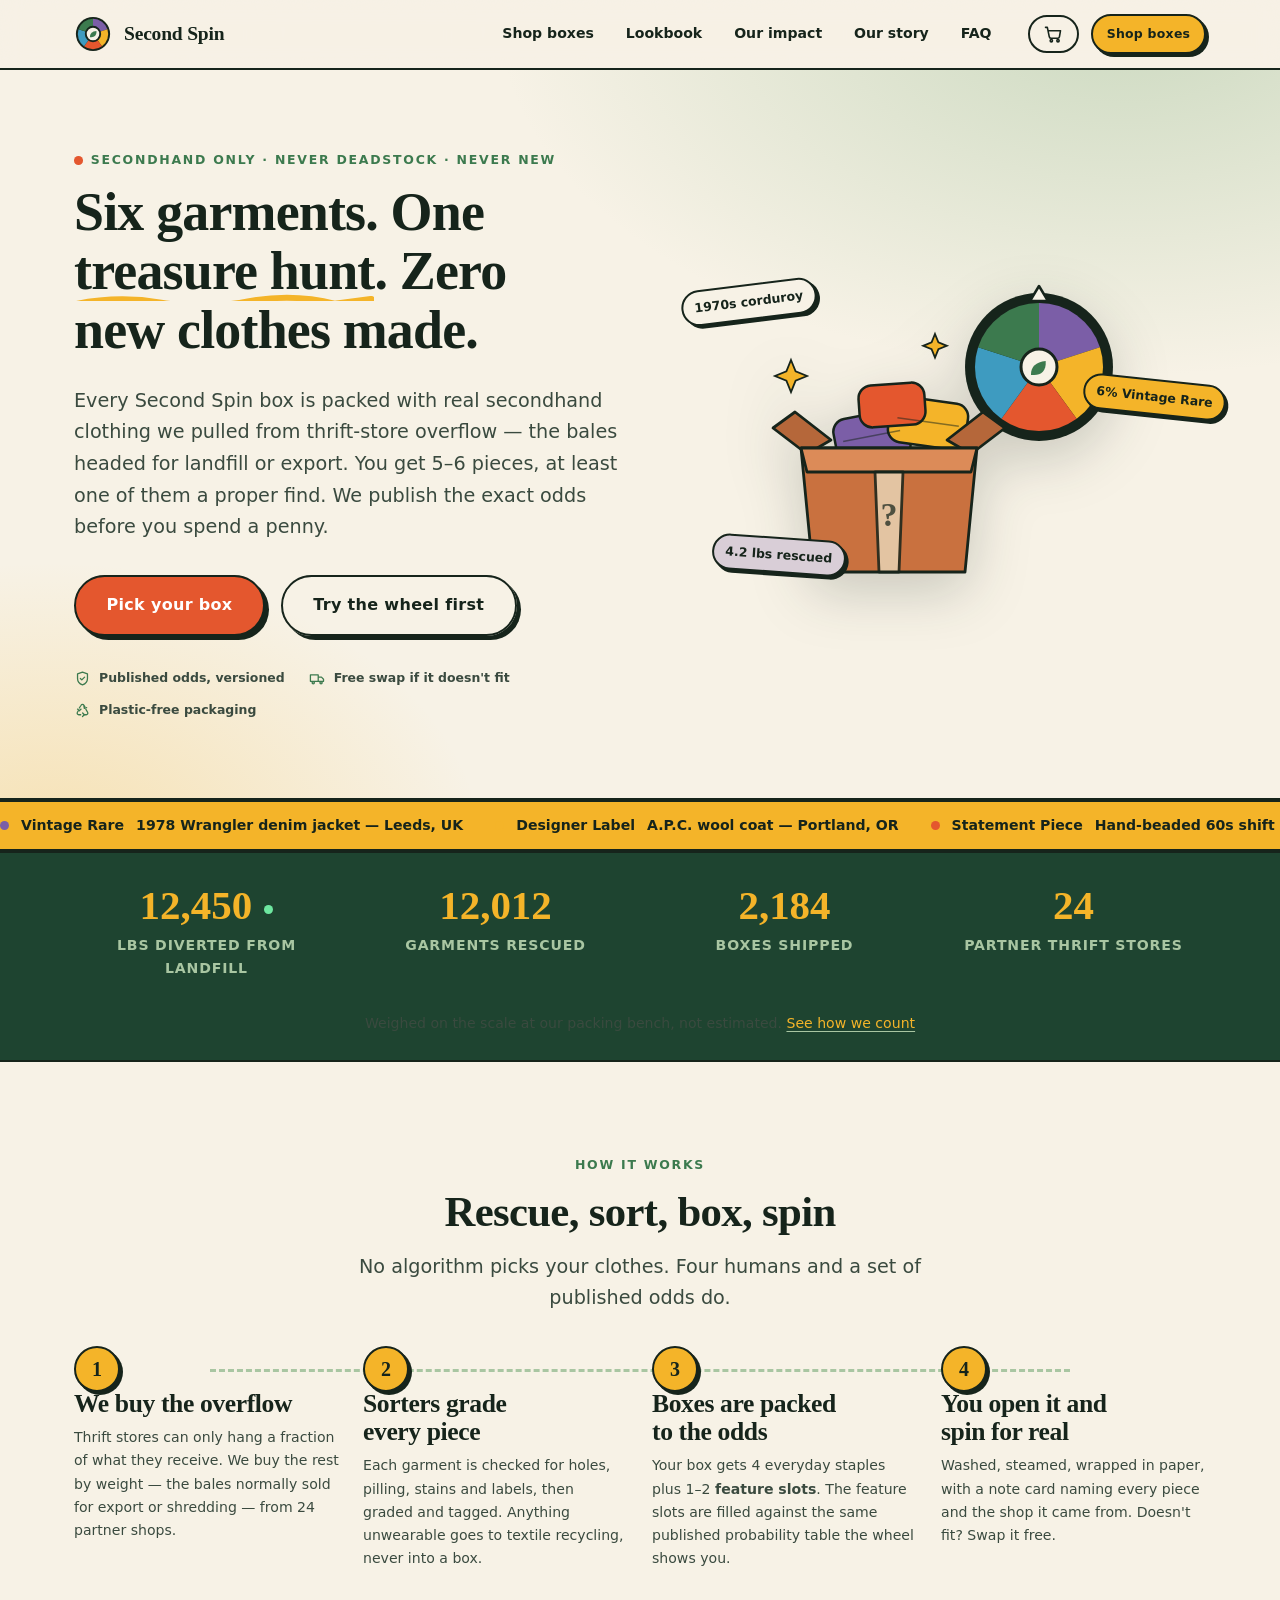
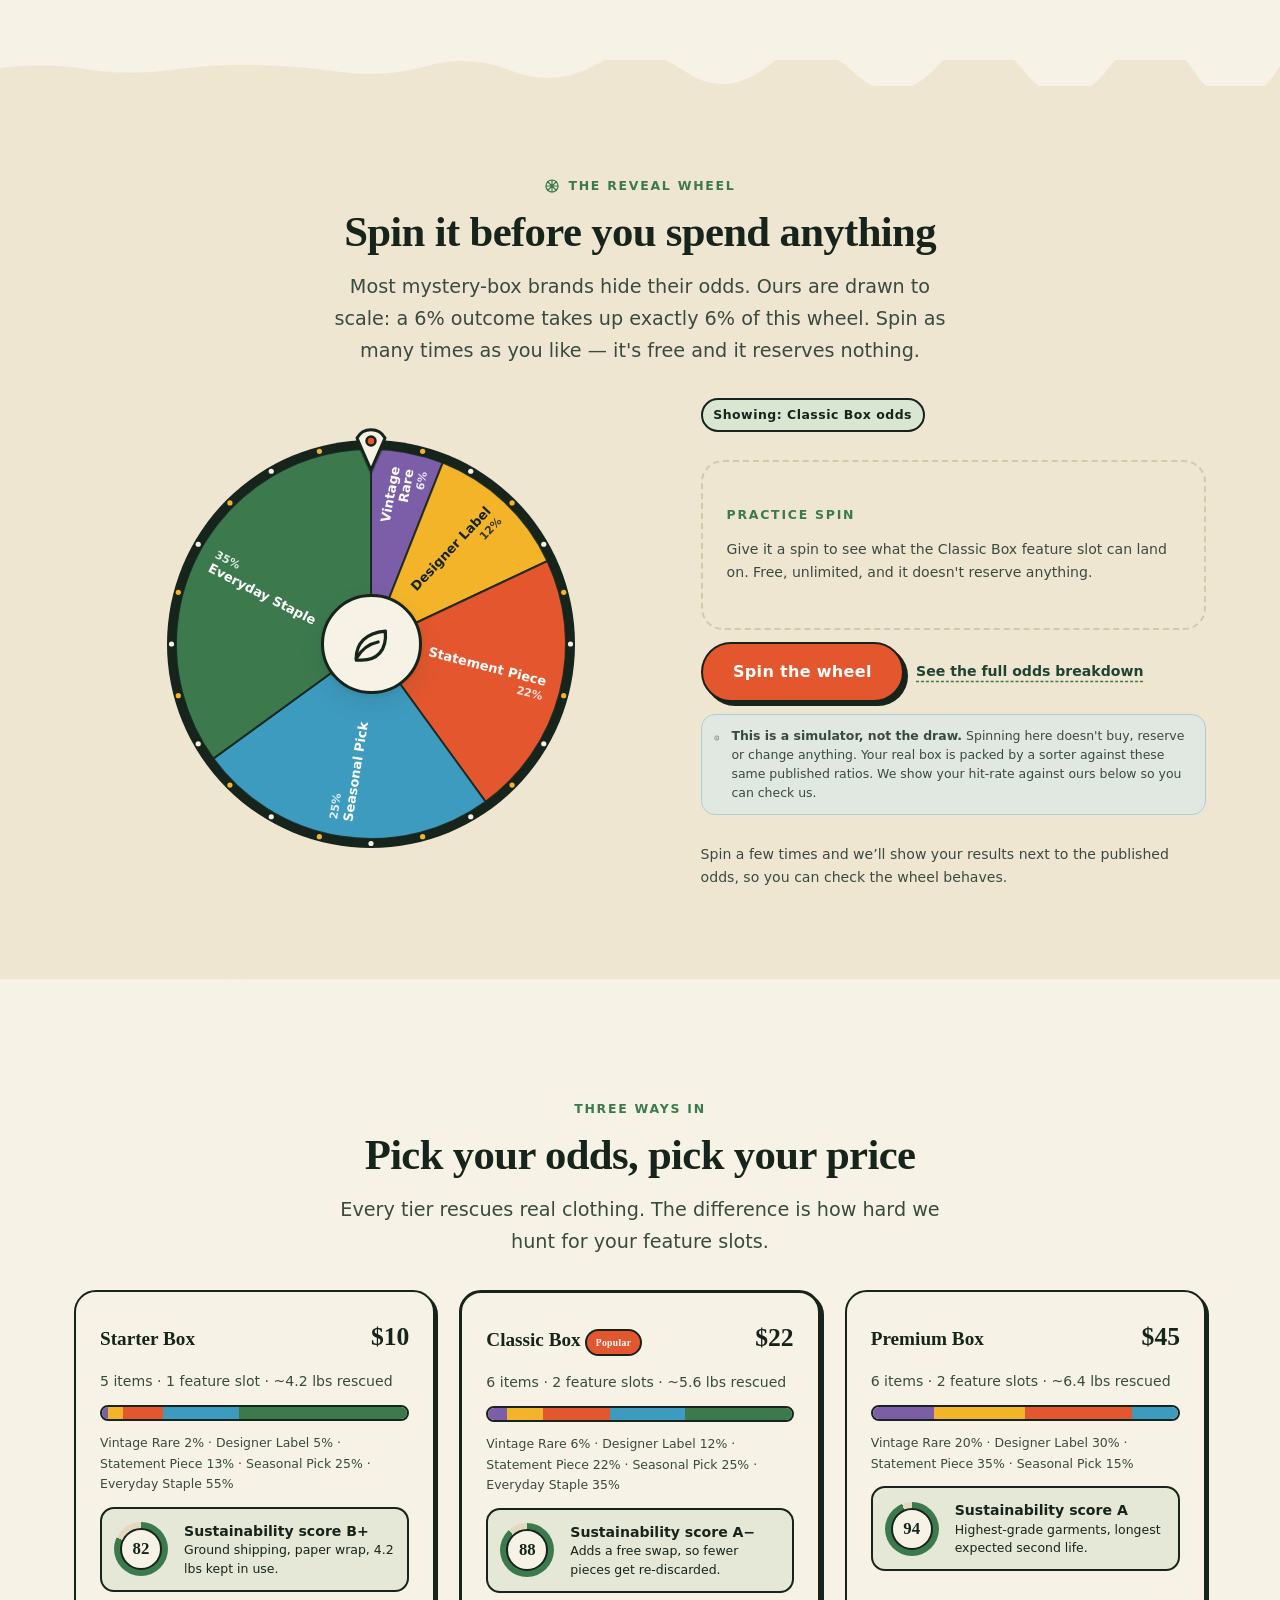
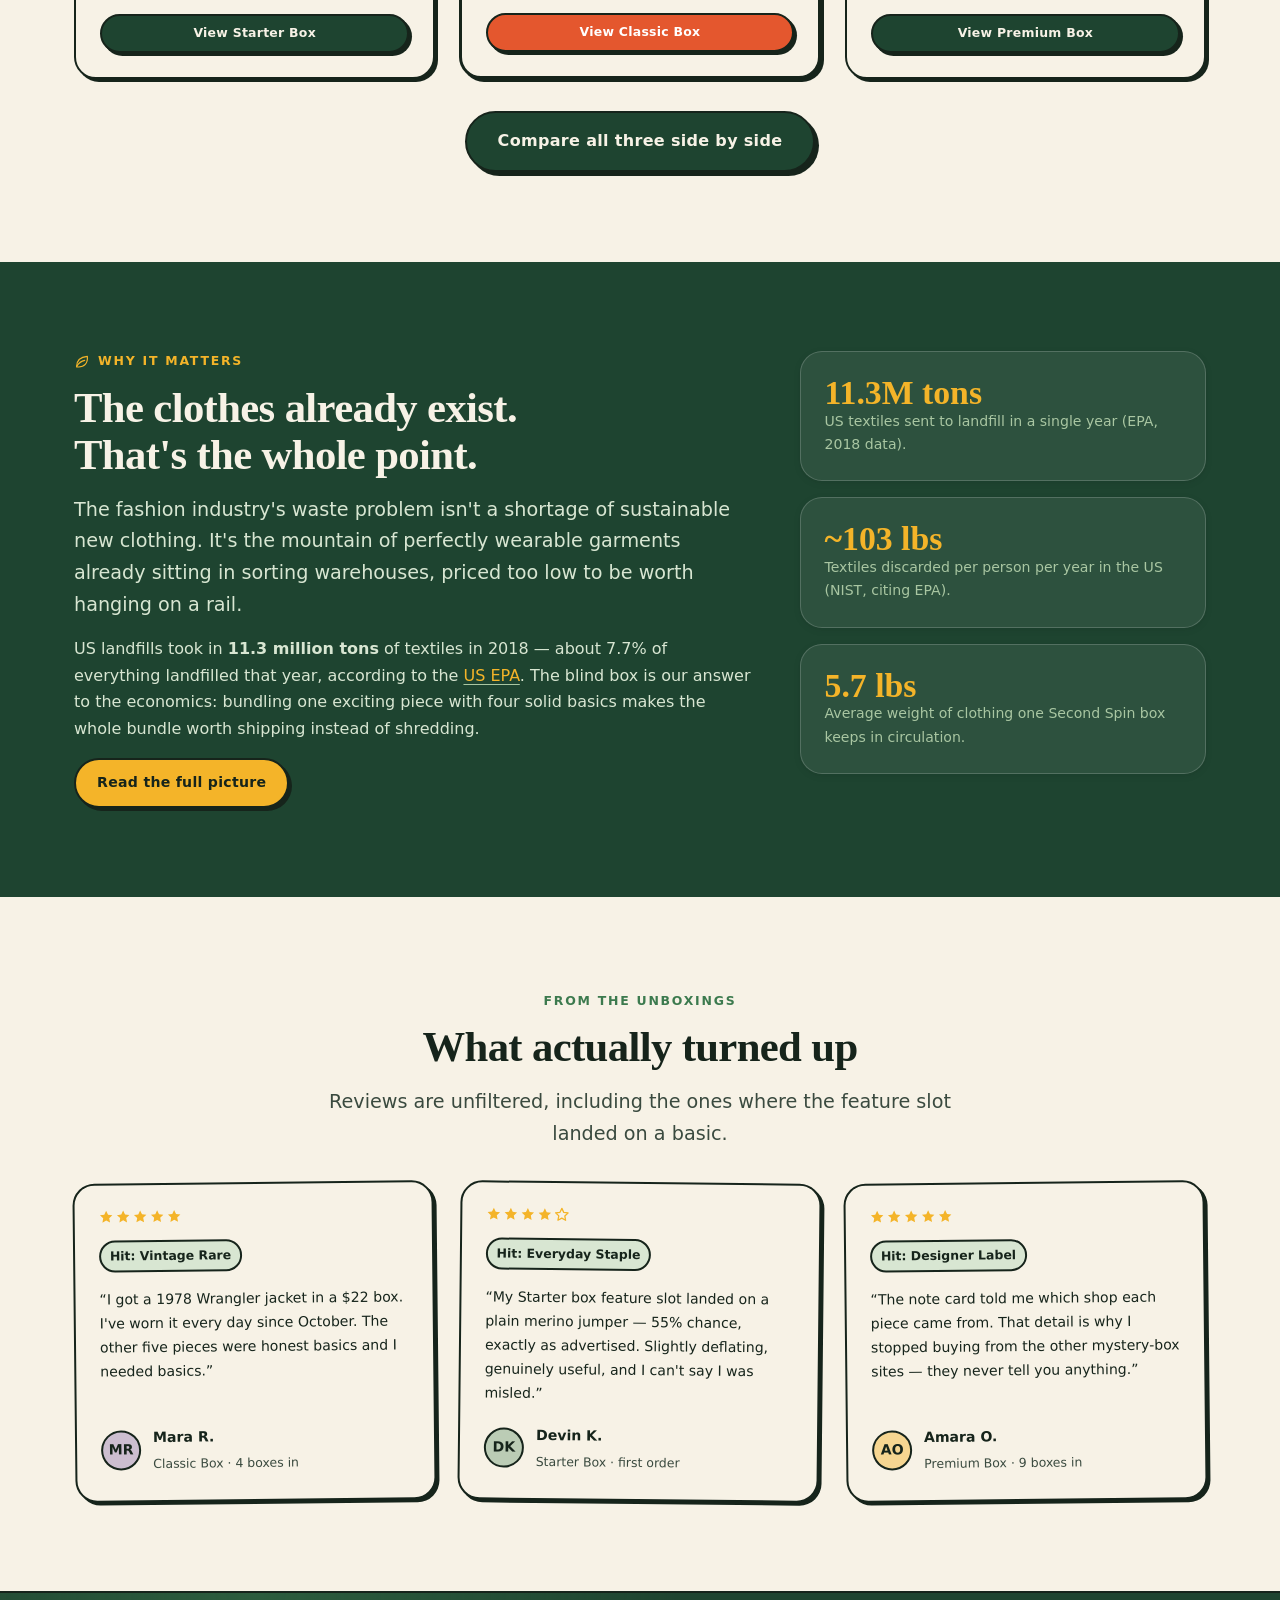
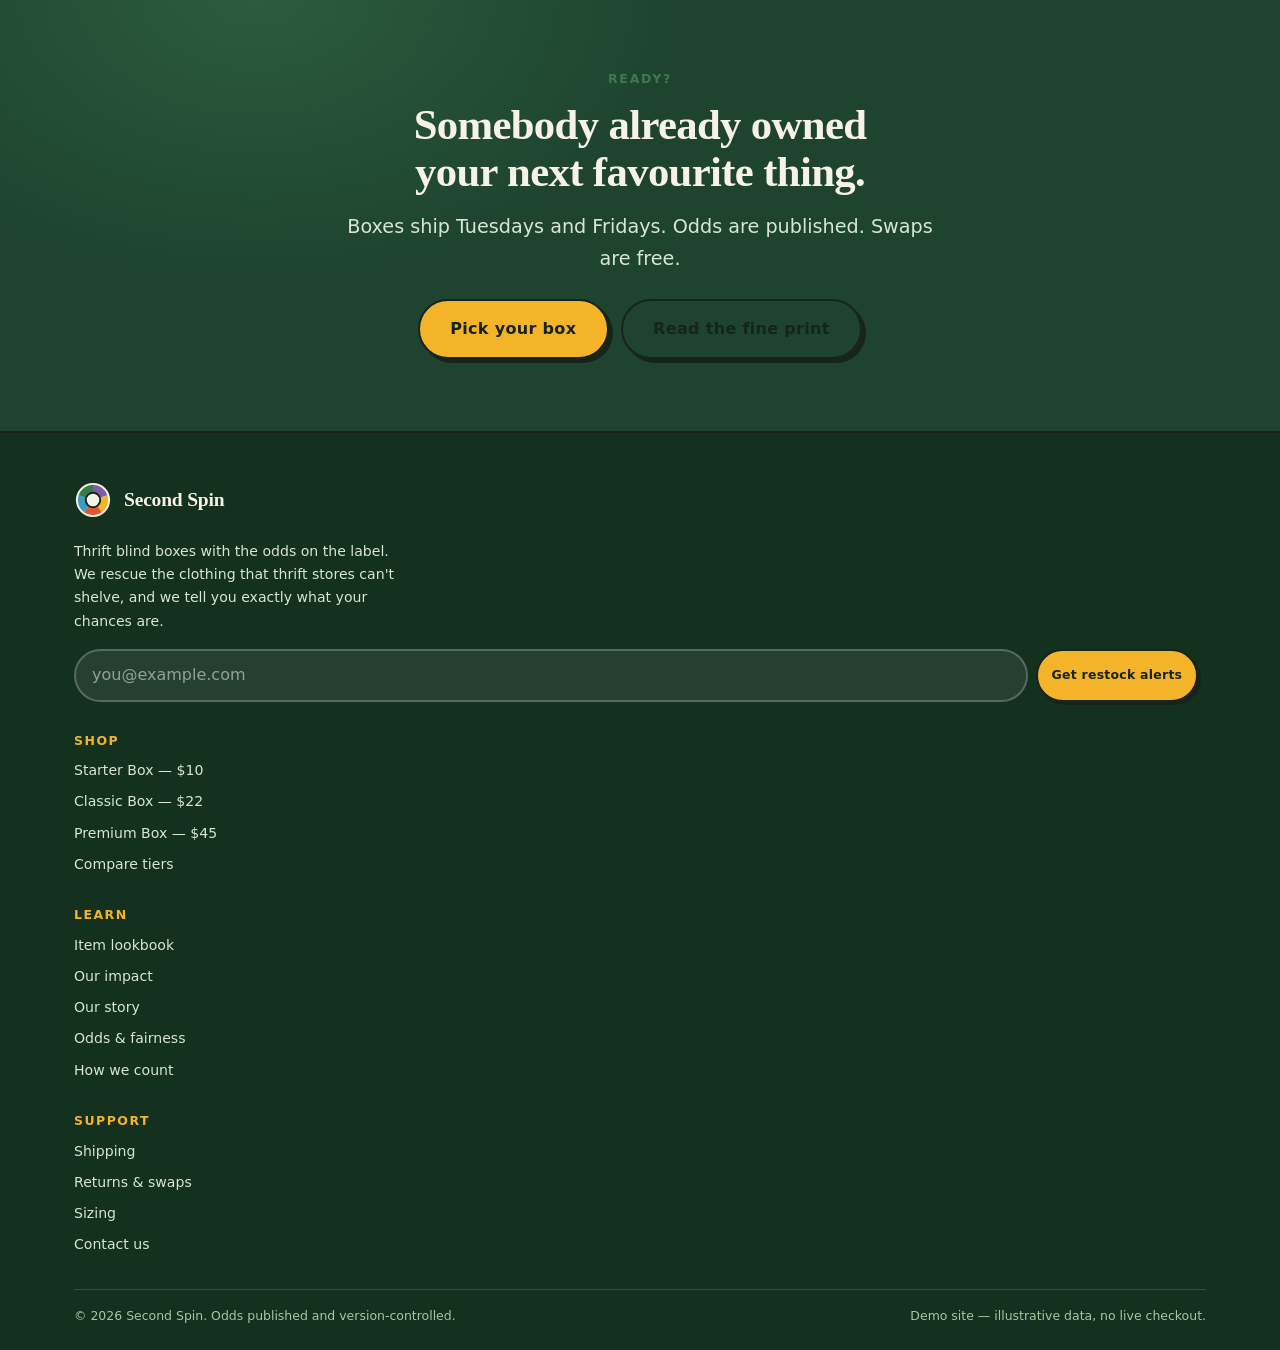
==== commit d8b5bdf7: "feat: item lookbook — 200 procedurally generated pixel-art garments, tagged Adds a browsable catalog" ====
--- a/index.html
+++ b/index.html
@@ -34,6 +34,7 @@
     <nav class="nav" id="site-nav" data-nav aria-label="Main">
       <ul class="nav__list">
         <li><a class="nav__link" href="shop.html">Shop boxes</a></li>
+        <li><a class="nav__link" href="lookbook.html">Lookbook</a></li>
         <li><a class="nav__link" href="impact.html">Our impact</a></li>
         <li><a class="nav__link" href="about.html">Our story</a></li>
         <li><a class="nav__link" href="faq.html">FAQ</a></li>
@@ -487,6 +488,7 @@
       <div>
         <h4>Learn</h4>
         <ul class="footer-list">
+          <li><a href="lookbook.html">Item lookbook</a></li>
           <li><a href="impact.html">Our impact</a></li>
           <li><a href="about.html">Our story</a></li>
           <li><a href="faq.html#odds">Odds &amp; fairness</a></li>
@@ -534,6 +536,7 @@
 
 <script src="assets/js/site-data.js"></script>
 <script src="assets/js/app.js"></script>
+<script src="assets/js/item-catalog.js"></script>
 <script src="assets/js/wheel.js"></script>
 </body>
 </html>
--- a/assets/css/styles.css
+++ b/assets/css/styles.css
@@ -130,6 +130,10 @@
 h4 { font-size: var(--t-md); }
 p  { margin: 0 0 var(--sp-4); text-wrap: pretty; }
 p:last-child { margin-bottom: 0; }
+
+/* Browsers give <figure> a default `margin: 1em 40px`, which silently eats
+   width from any figure used as a grid/flex item (item tiles, testimonials). */
+figure, blockquote, dl, dd { margin: 0; }
 
 a { color: var(--forest); text-decoration-color: var(--sage); text-underline-offset: 3px; }
 a:hover { color: var(--moss); }
--- a/assets/css/pages.css
+++ b/assets/css/pages.css
@@ -541,3 +541,132 @@
   margin-inline: 0.15em;
   color: var(--moss);
 }
+
+
+/* --------------------------------------------------------------------------
+   Item lookbook — pixel-art garment catalogue
+   -------------------------------------------------------------------------- */
+.filter-bar {
+  display: flex; flex-wrap: wrap; gap: var(--sp-2);
+  padding: var(--sp-4);
+  background: var(--paper-2);
+  border: 2px solid var(--ink);
+  border-radius: var(--r-lg);
+  margin-bottom: var(--sp-5);
+}
+.filter-bar__group { display: flex; flex-wrap: wrap; gap: var(--sp-2); align-items: center; }
+.filter-bar__label {
+  font-size: var(--t-xs); font-weight: 800;
+  letter-spacing: 0.1em; text-transform: uppercase;
+  color: var(--ink-soft); margin-right: var(--sp-2);
+}
+.filter-btn {
+  display: inline-flex; align-items: center; gap: var(--sp-2);
+  padding: 0.45em 0.9em;
+  font-size: var(--t-xs); font-weight: 800;
+  background: var(--paper); color: var(--ink);
+  border: 2px solid var(--ink); border-radius: var(--r-pill);
+  cursor: pointer;
+  transition: transform var(--dur) var(--ease-bounce), background-color var(--dur-fast) linear;
+}
+.filter-btn:hover { transform: translateY(-2px); }
+.filter-btn[aria-pressed="true"] { background: var(--forest); color: var(--paper); box-shadow: var(--sticker-sm); }
+.filter-btn[aria-pressed="true"] .dot { box-shadow: 0 0 0 2px var(--paper); }
+.filter-btn__count { opacity: 0.65; font-variant-numeric: tabular-nums; }
+
+.item-grid {
+  display: grid;
+  grid-template-columns: repeat(auto-fill, minmax(155px, 1fr));
+  gap: var(--sp-4);
+  align-items: stretch;
+}
+.item-tile {
+  display: flex; flex-direction: column; gap: var(--sp-2);
+  padding: var(--sp-3);
+  background: var(--paper);
+  border: 2px solid var(--ink);
+  border-radius: var(--r-md);
+  box-shadow: var(--sticker-sm);
+  transition: transform var(--dur) var(--ease-bounce), box-shadow var(--dur) var(--ease-bounce);
+}
+.item-tile:hover { transform: translate(-2px, -3px) rotate(-0.5deg); box-shadow: 6px 6px 0 var(--ink); }
+
+.item-tile__frame {
+  position: relative;
+  /* width:100% is load-bearing. Without it the frame is auto-width, the
+     image's percentage width resolves against it, and the two form a circular
+     dependency that collapses the frame to a few dozen pixels. */
+  width: 100%;
+  aspect-ratio: 1;
+  display: grid; place-items: center;
+  border-radius: var(--r-sm);
+  border: 1px solid var(--paper-line);
+  overflow: hidden;
+}
+/* Per-rarity wash behind the sprite, so the tag is legible at a glance */
+.item-tile__frame[data-rarity="rare"]      { background: color-mix(in srgb, var(--r-rare) 16%, var(--paper)); }
+.item-tile__frame[data-rarity="designer"]  { background: color-mix(in srgb, var(--r-designer) 22%, var(--paper)); }
+.item-tile__frame[data-rarity="statement"] { background: color-mix(in srgb, var(--r-statement) 15%, var(--paper)); }
+.item-tile__frame[data-rarity="seasonal"]  { background: color-mix(in srgb, var(--r-seasonal) 15%, var(--paper)); }
+.item-tile__frame[data-rarity="everyday"]  { background: color-mix(in srgb, var(--r-everyday) 14%, var(--paper)); }
+
+/* Pixel art must never be smoothed. */
+.item-tile__img,
+.item-thumb__img {
+  image-rendering: pixelated;
+  image-rendering: -moz-crisp-edges;
+  image-rendering: crisp-edges;
+  width: 84%; height: auto;
+}
+.item-tile:hover .item-tile__img { transform: scale(1.06); }
+.item-tile__img { transition: transform var(--dur) var(--ease-bounce); }
+
+.item-tile__name {
+  font-size: var(--t-xs); font-weight: 800; line-height: 1.35;
+  overflow-wrap: anywhere;              /* long fabric names must not overflow */
+}
+.item-tile__meta {
+  font-size: 0.7rem; color: var(--ink-soft); line-height: 1.4;
+  overflow-wrap: anywhere;
+}
+.item-tile__tag { align-self: flex-start; margin-top: auto; }
+.item-tile__tag .chip { font-size: 0.62rem; padding: 0.2em 0.6em; }
+
+.lookbook-empty {
+  grid-column: 1 / -1;
+  text-align: center; padding: var(--sp-8) var(--sp-4);
+  color: var(--ink-soft);
+  border: 2px dashed var(--paper-line);
+  border-radius: var(--r-lg);
+}
+
+/* Breadth-vs-odds explainer sits right above the grid */
+.breadth-note {
+  display: flex; gap: var(--sp-3); align-items: flex-start;
+  font-size: var(--t-sm);
+  background: color-mix(in srgb, var(--sun) 15%, var(--paper));
+  border: 2px solid var(--ink);
+  border-radius: var(--r-lg);
+  padding: var(--sp-4);
+  margin-bottom: var(--sp-5);
+}
+.breadth-note svg { width: 22px; height: 22px; flex: none; margin-top: 2px; }
+
+/* Sample-item thumbnail shown in the wheel result panel */
+.item-thumb {
+  display: flex; gap: var(--sp-3); align-items: center;
+  margin-top: var(--sp-3);
+  padding: var(--sp-3);
+  background: var(--paper-2);
+  border: 2px solid var(--ink);
+  border-radius: var(--r-md);
+}
+.item-thumb__frame {
+  width: 62px; height: 62px; flex: none;
+  display: grid; place-items: center;
+  border: 2px solid var(--ink);
+  border-radius: var(--r-sm);
+  background: var(--paper);
+}
+.item-thumb__body { min-width: 0; font-size: var(--t-xs); line-height: 1.45; }
+.item-thumb__body b { display: block; font-size: var(--t-sm); }
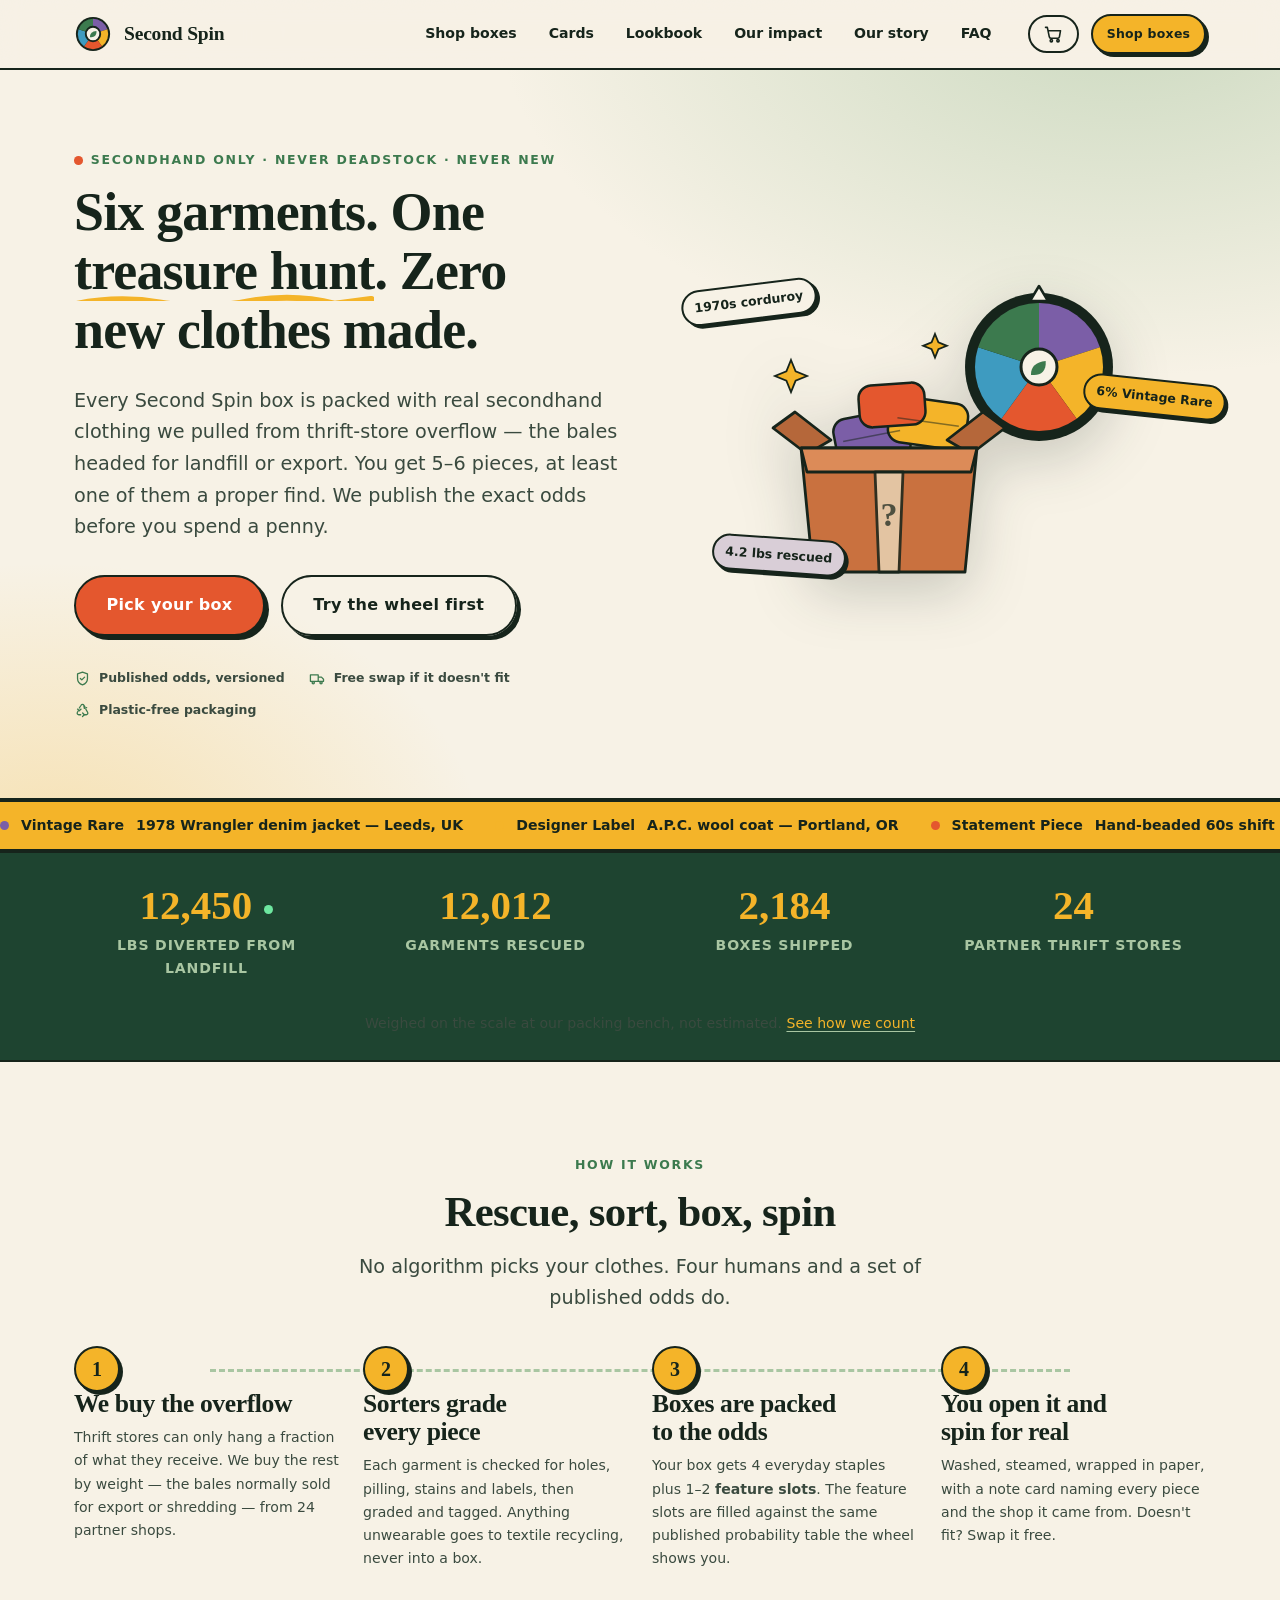
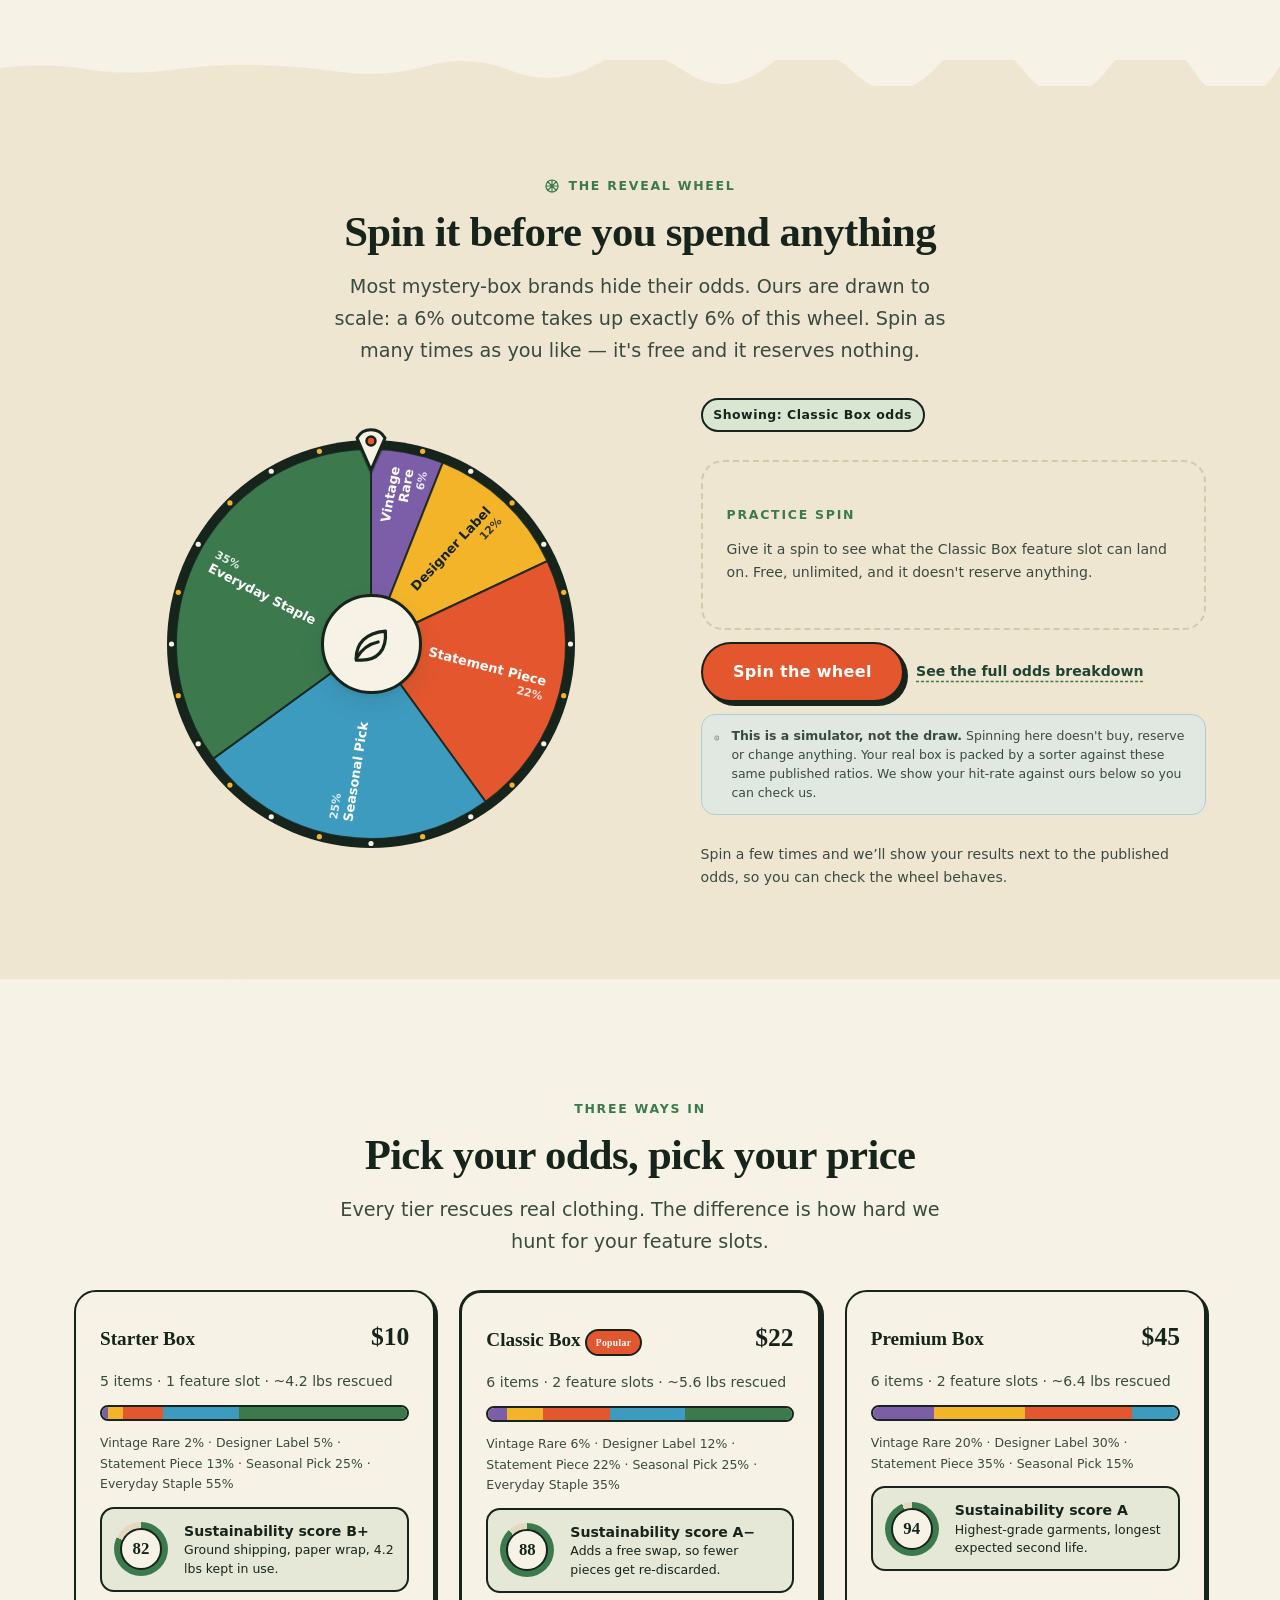
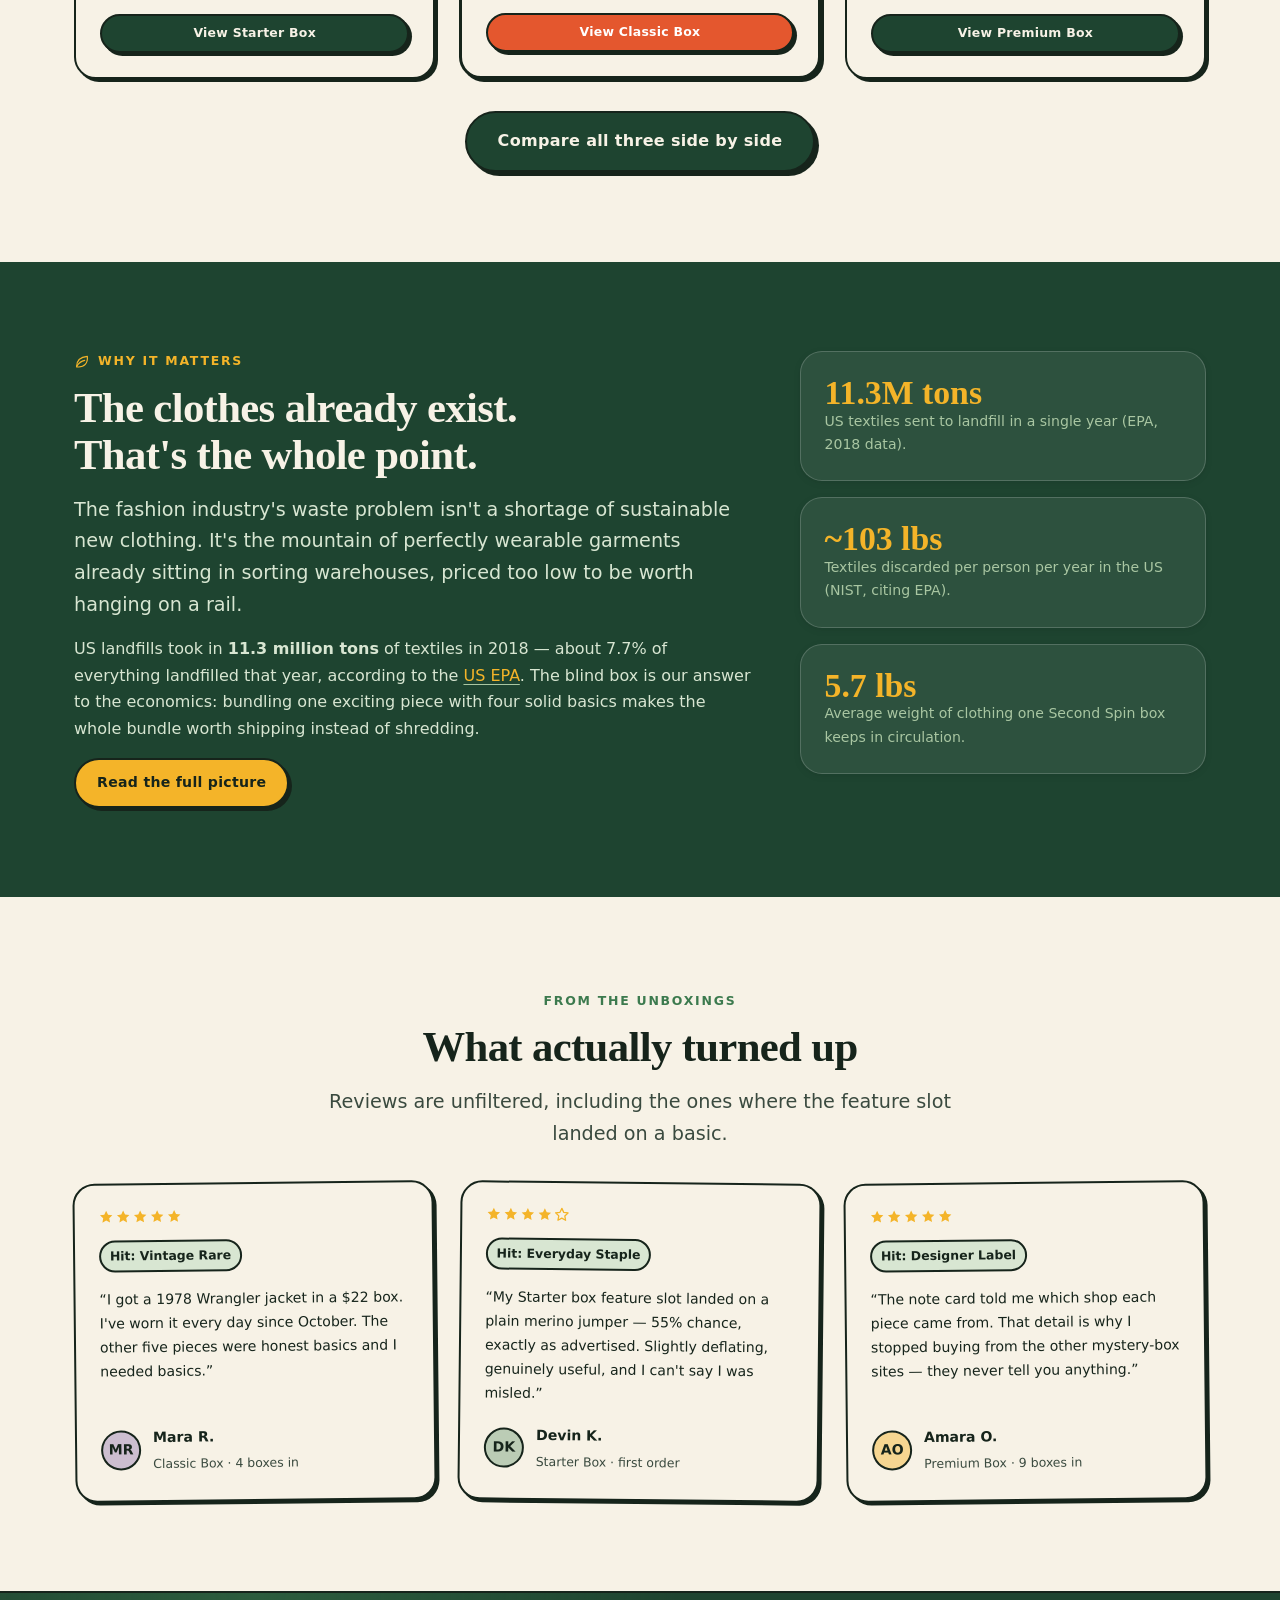
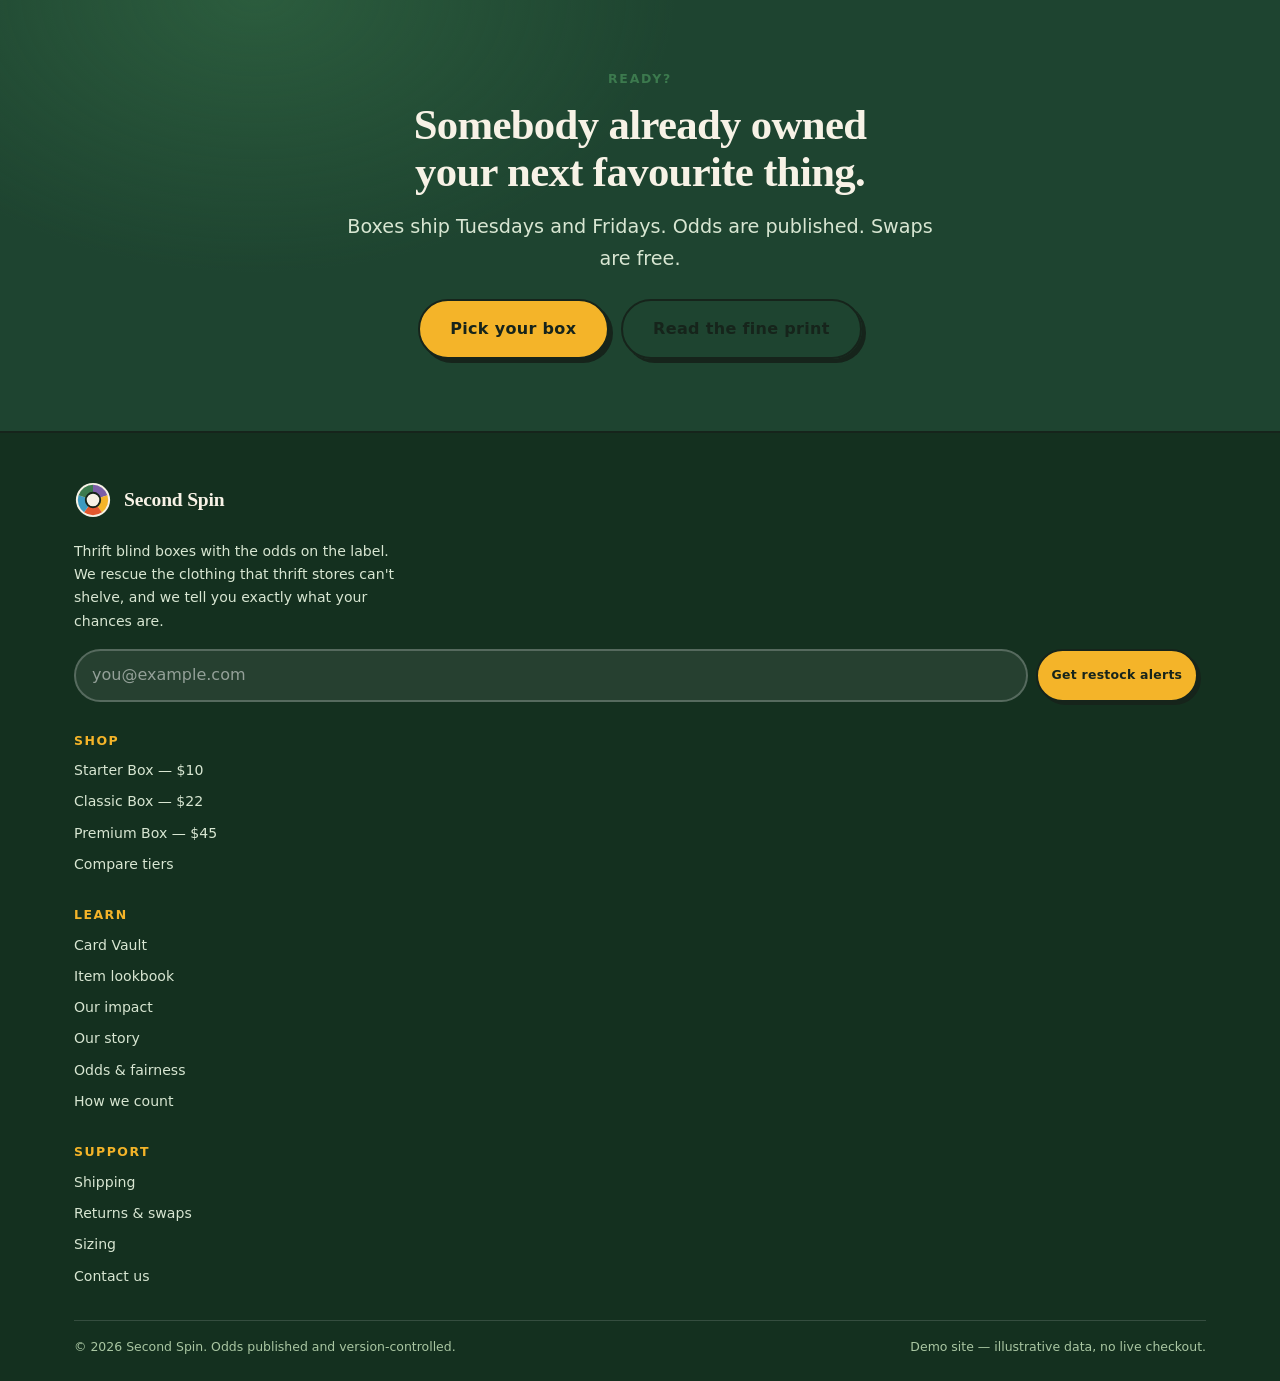
==== commit e4f75bb0: "feat: Card Vault product line + horizontal reveal reel Adds a second product line (secondhand tradin" ====
--- a/index.html
+++ b/index.html
@@ -34,6 +34,7 @@
     <nav class="nav" id="site-nav" data-nav aria-label="Main">
       <ul class="nav__list">
         <li><a class="nav__link" href="shop.html">Shop boxes</a></li>
+        <li><a class="nav__link" href="cards.html">Cards</a></li>
         <li><a class="nav__link" href="lookbook.html">Lookbook</a></li>
         <li><a class="nav__link" href="impact.html">Our impact</a></li>
         <li><a class="nav__link" href="about.html">Our story</a></li>
@@ -488,6 +489,7 @@
       <div>
         <h4>Learn</h4>
         <ul class="footer-list">
+          <li><a href="cards.html">Card Vault</a></li>
           <li><a href="lookbook.html">Item lookbook</a></li>
           <li><a href="impact.html">Our impact</a></li>
           <li><a href="about.html">Our story</a></li>
--- a/assets/css/pages.css
+++ b/assets/css/pages.css
@@ -670,3 +670,143 @@
 }
 .item-thumb__body { min-width: 0; font-size: var(--t-xs); line-height: 1.45; }
 .item-thumb__body b { display: block; font-size: var(--t-sm); }
+
+
+/* --------------------------------------------------------------------------
+   Reveal reel — horizontal case-opening animation
+   -------------------------------------------------------------------------- */
+.reel {
+  background: var(--paper-2);
+  border: 2px solid var(--ink);
+  border-radius: var(--r-xl);
+  padding: var(--sp-5);
+  box-shadow: var(--sticker-sm);
+}
+
+.reel__viewport {
+  position: relative;
+  overflow: hidden;
+  border: 2px solid var(--ink);
+  border-radius: var(--r-md);
+  background:
+    repeating-linear-gradient(90deg,
+      var(--paper) 0 24px,
+      color-mix(in srgb, var(--paper-3) 55%, var(--paper)) 24px 48px);
+  /* Fade the strip at both ends so cells enter and leave rather than pop. */
+  -webkit-mask-image: linear-gradient(90deg, transparent, #000 9%, #000 91%, transparent);
+  mask-image: linear-gradient(90deg, transparent, #000 9%, #000 91%, transparent);
+}
+
+.reel__track {
+  display: flex;
+  gap: 8px;
+  padding: var(--sp-3) 0;
+  width: max-content;
+  will-change: transform;
+}
+
+.reel__cell {
+  --cell-tint: var(--sage);
+  position: relative;
+  width: 92px; height: 108px;
+  flex: none;
+  display: flex; flex-direction: column;
+  align-items: center; justify-content: center; gap: 4px;
+  border: 2px solid var(--ink);
+  border-radius: var(--r-sm);
+  background: color-mix(in srgb, var(--cell-tint) 20%, var(--paper));
+  /* A colour bar at the foot, so rarity is readable even mid-blur */
+  box-shadow: inset 0 -5px 0 var(--cell-tint);
+  transition: transform var(--dur) var(--ease-bounce);
+}
+
+.reel__img {
+  image-rendering: pixelated;
+  image-rendering: crisp-edges;
+  width: 60px; height: 60px;
+}
+.reel__blank { width: 60px; height: 60px; border: 2px dashed var(--ink); border-radius: var(--r-sm); opacity: 0.35; }
+
+.reel__cell-label {
+  font-size: 0.58rem; font-weight: 800;
+  letter-spacing: 0.02em; text-align: center;
+  line-height: 1.15;
+  padding: 0 3px;
+}
+
+.reel__cell.is-won {
+  transform: scale(1.06);
+  box-shadow: inset 0 -5px 0 var(--cell-tint), 0 0 0 3px var(--sun), var(--sticker-sm);
+  z-index: 2;
+}
+
+/* Centre marker. This is the honest bit: the winning cell always stops with
+   its centre exactly here. */
+.reel__marker {
+  position: absolute; top: 0; bottom: 0; left: 50%;
+  transform: translateX(-50%);
+  width: 4px;
+  background: var(--berry);
+  box-shadow: 0 0 0 1px var(--ink);
+  z-index: 4;
+  pointer-events: none;
+}
+.reel__marker::before,
+.reel__marker::after {
+  content: "";
+  position: absolute; left: 50%;
+  transform: translateX(-50%);
+  border-left: 8px solid transparent;
+  border-right: 8px solid transparent;
+}
+.reel__marker::before { top: -1px; border-top: 11px solid var(--berry); }
+.reel__marker::after  { bottom: -1px; border-bottom: 11px solid var(--berry); }
+
+.reel__controls {
+  display: flex; flex-wrap: wrap; gap: var(--sp-3);
+  align-items: center;
+  margin-top: var(--sp-4);
+}
+.reel__result {
+  margin-top: var(--sp-4);
+  padding: var(--sp-4);
+  border: 2px dashed var(--paper-line);
+  border-radius: var(--r-md);
+  background: var(--paper);
+  min-height: 108px;
+}
+.reel__result.is-hit {
+  border-style: solid; border-color: var(--ink);
+  box-shadow: var(--sticker-sm);
+  animation: pop var(--dur-slow) var(--ease-bounce);
+}
+.reel__composition { margin-top: var(--sp-4); }
+
+@media (max-width: 560px) {
+  .reel__cell { width: 74px; height: 94px; }
+  .reel__img, .reel__blank { width: 48px; height: 48px; }
+}
+
+/* Reveal-mode toggle (wheel vs reel) */
+.reveal-toggle {
+  display: inline-flex; gap: 4px;
+  padding: 4px;
+  background: var(--paper-2);
+  border: 2px solid var(--ink);
+  border-radius: var(--r-pill);
+}
+.reveal-toggle button {
+  display: inline-flex; align-items: center; gap: var(--sp-2);
+  padding: 0.45em 1em;
+  font-size: var(--t-xs); font-weight: 800;
+  background: transparent; color: var(--ink);
+  border: 0; border-radius: var(--r-pill);
+  cursor: pointer;
+}
+.reveal-toggle button svg { width: 15px; height: 15px; }
+.reveal-toggle button[aria-pressed="true"] { background: var(--forest); color: var(--paper); }
+
+/* Card tier cards reuse .tier but need their own header tints */
+.tier__top--bulk      { background: color-mix(in srgb, var(--sage) 30%, var(--paper)); }
+.tier__top--collector { background: color-mix(in srgb, var(--grape) 18%, var(--paper)); }
+.tier__top--vault     { background: color-mix(in srgb, var(--sun) 26%, var(--paper)); }
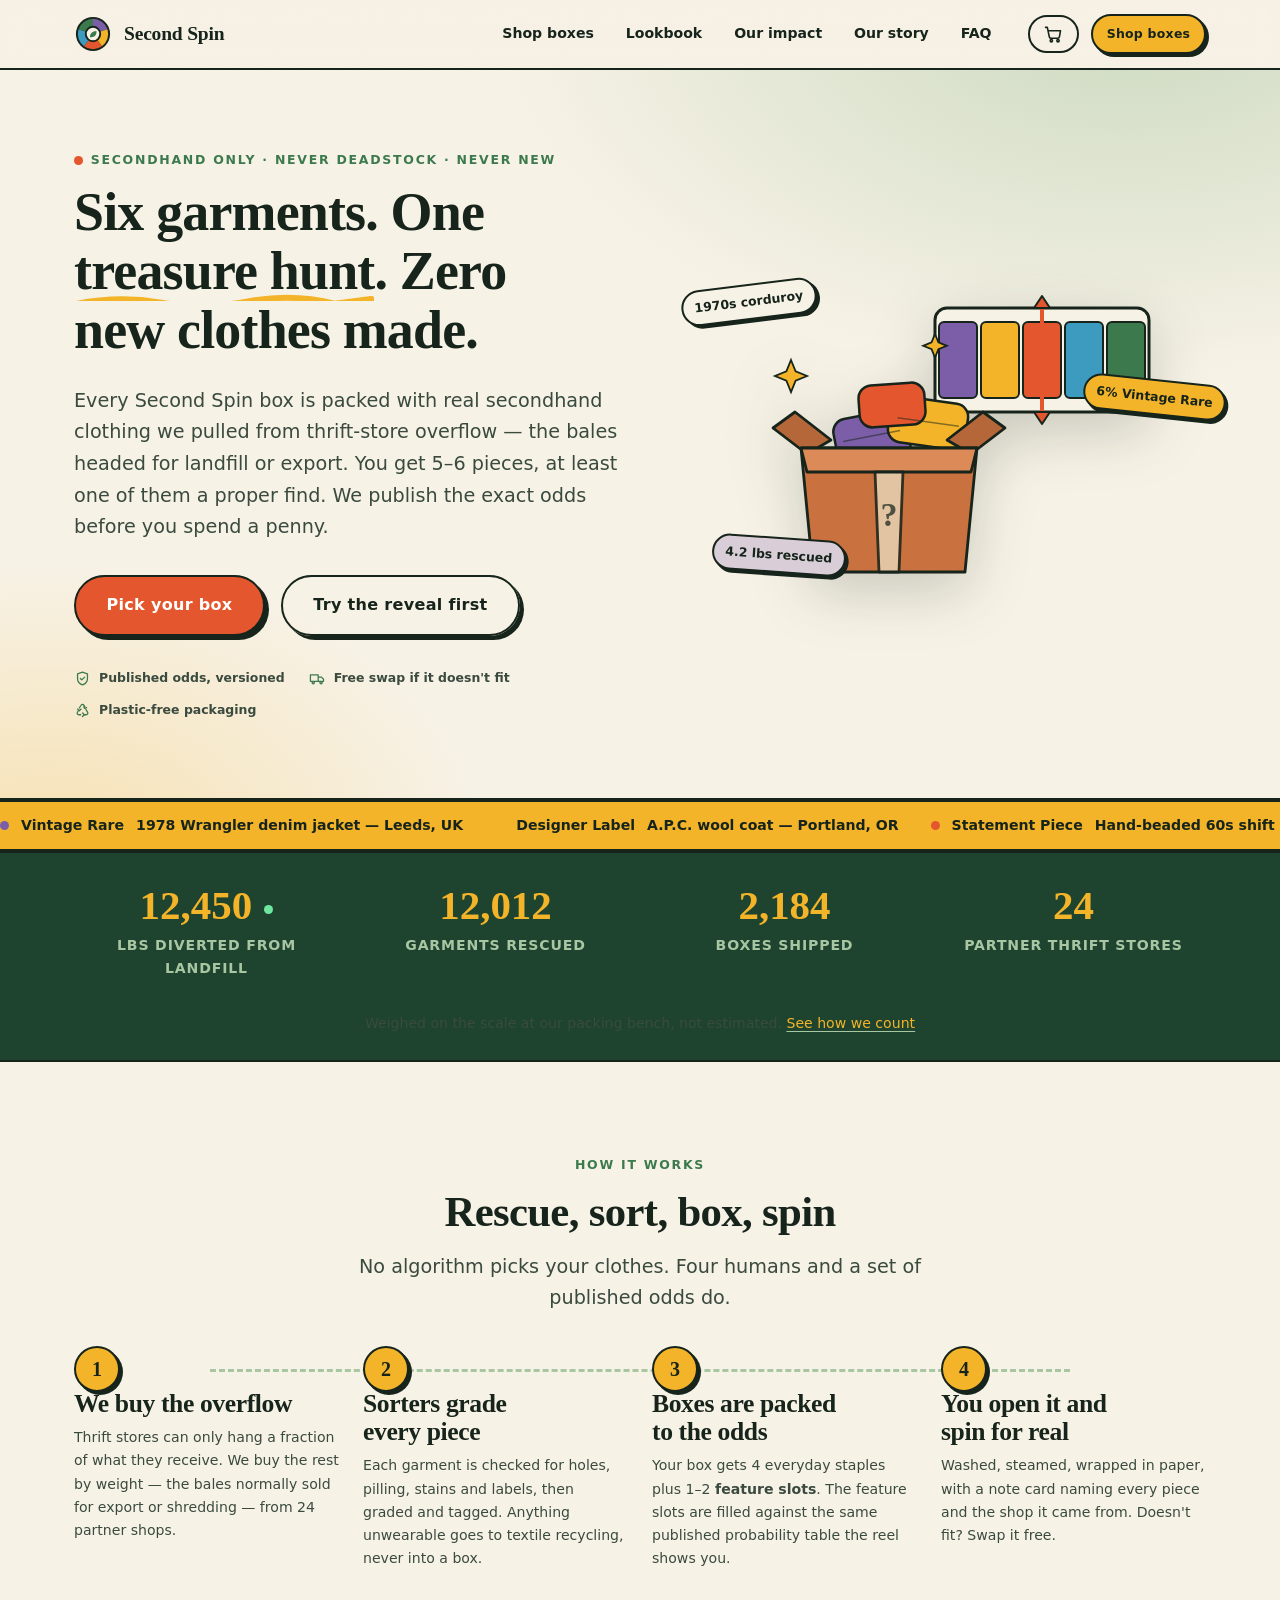
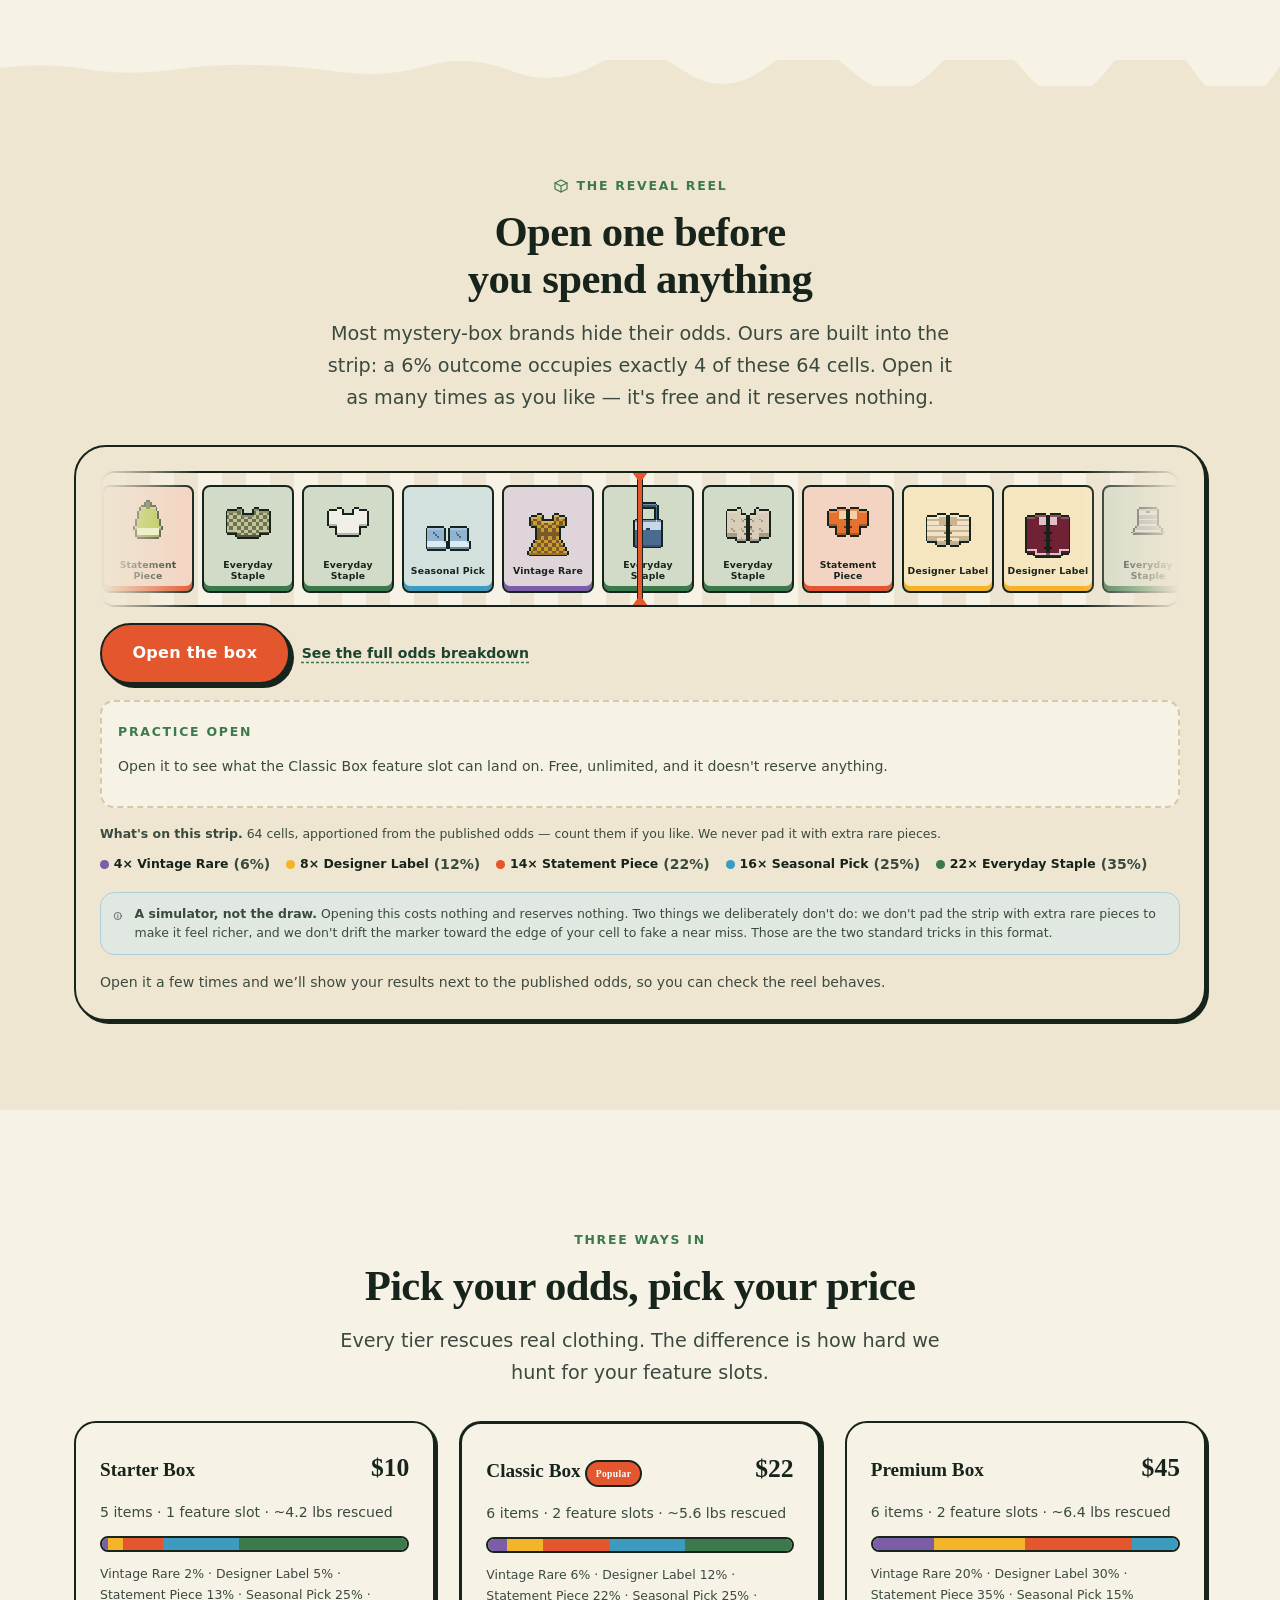
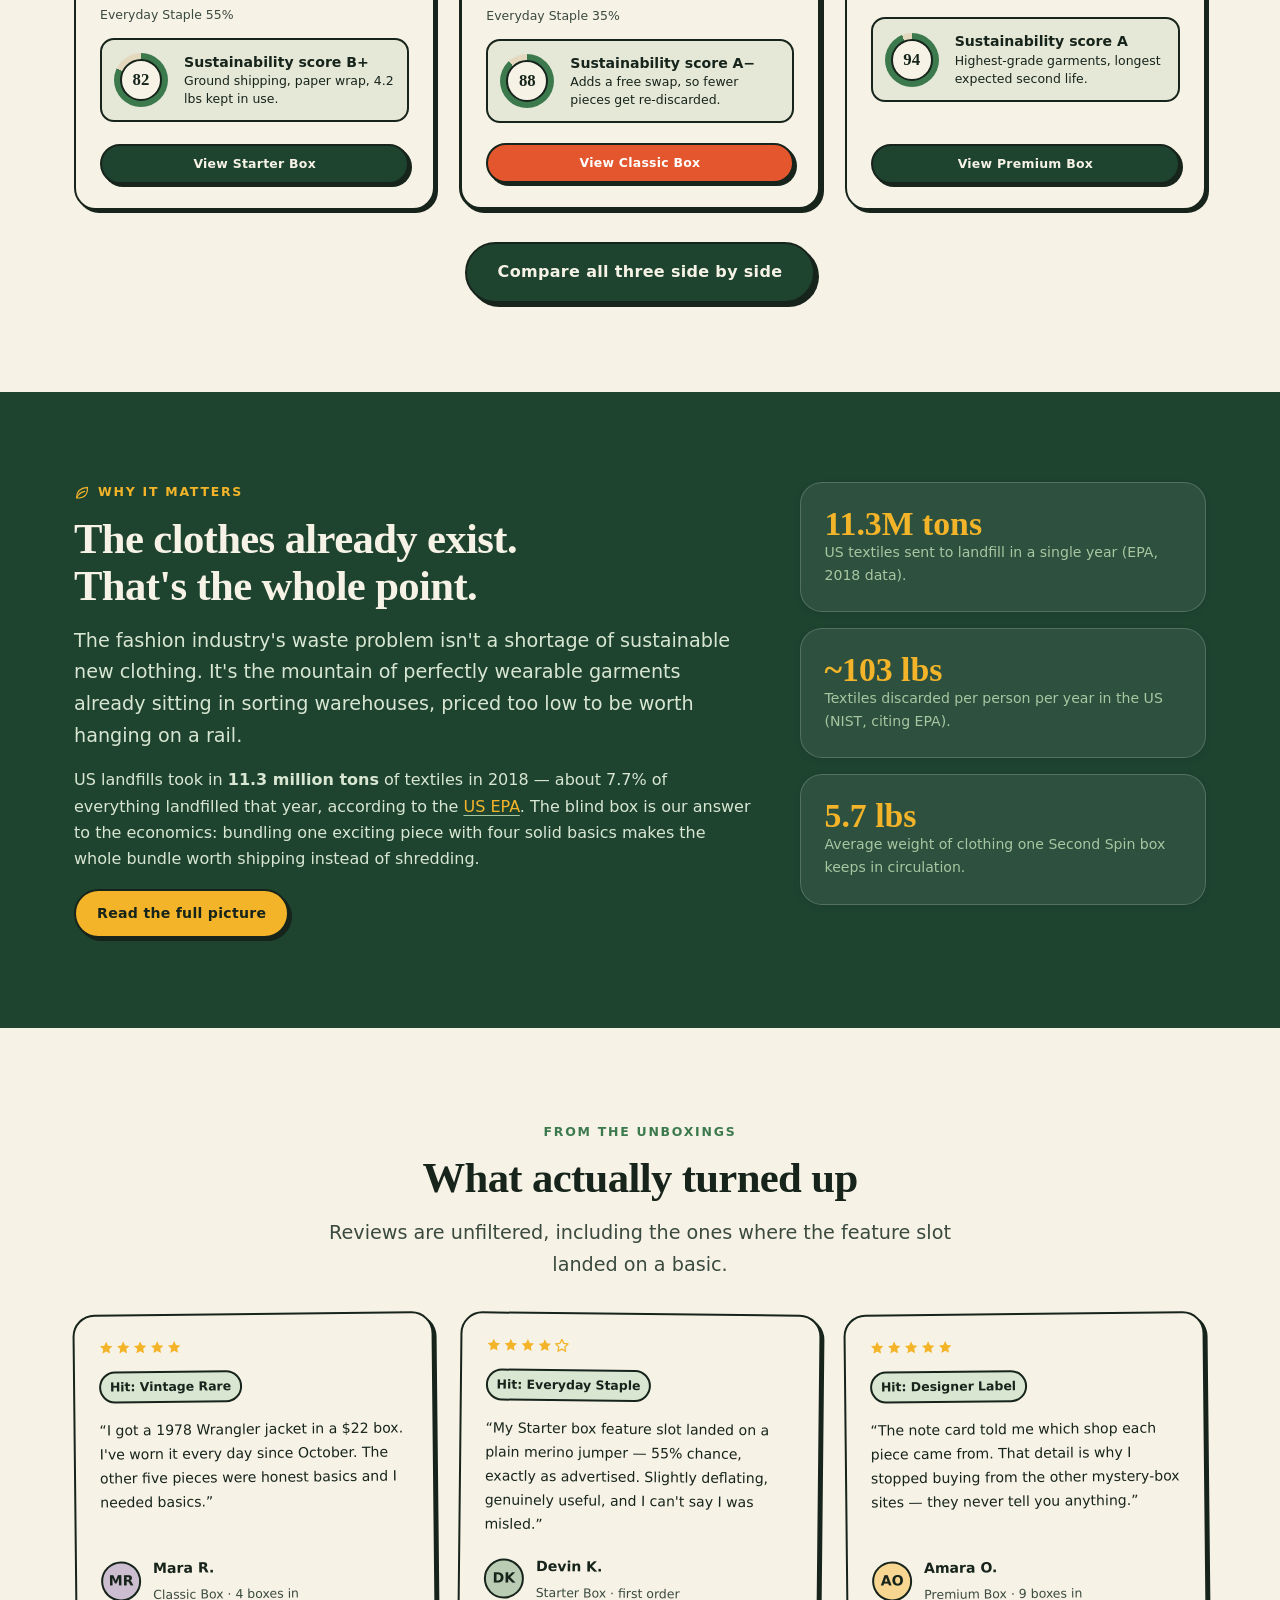
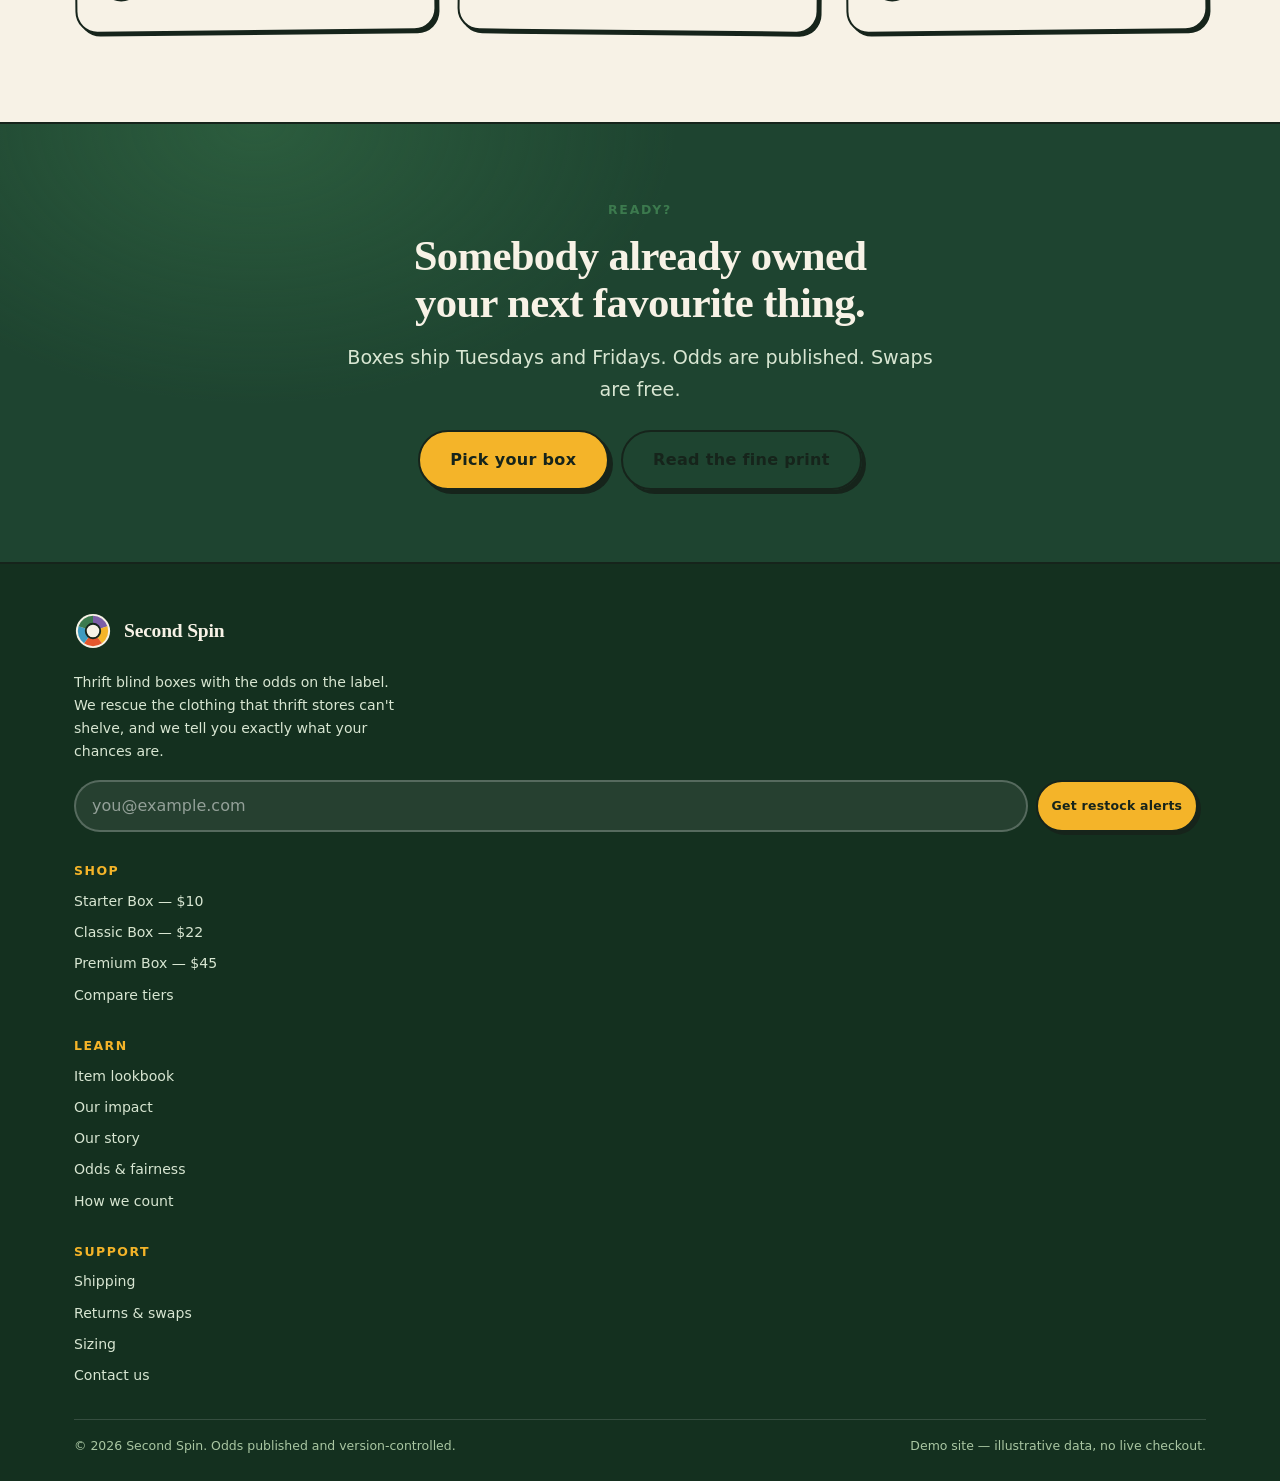
==== commit acd1caea: "refactor: drop the Card Vault line, make the reel the only reveal Two changes, as requested: the tra" ====
--- a/index.html
+++ b/index.html
@@ -34,7 +34,6 @@
     <nav class="nav" id="site-nav" data-nav aria-label="Main">
       <ul class="nav__list">
         <li><a class="nav__link" href="shop.html">Shop boxes</a></li>
-        <li><a class="nav__link" href="cards.html">Cards</a></li>
         <li><a class="nav__link" href="lookbook.html">Lookbook</a></li>
         <li><a class="nav__link" href="impact.html">Our impact</a></li>
         <li><a class="nav__link" href="about.html">Our story</a></li>
@@ -70,7 +69,7 @@
 
         <div class="cluster hero__cta">
           <a class="btn btn--lg btn--berry" href="shop.html">Pick your box</a>
-          <a class="btn btn--lg btn--ghost" href="#try-the-wheel">Try the wheel first</a>
+          <a class="btn btn--lg btn--ghost" href="#try-the-reveal">Try the reveal first</a>
         </div>
 
         <div class="hero__trust">
@@ -82,18 +81,18 @@
 
       <div class="hero__art">
         <svg class="box-art" viewBox="0 0 420 340" role="img"
-             aria-label="An open box of rescued secondhand clothing in front of a five-segment prize wheel">
-          <!-- prize wheel behind -->
+             aria-label="An open box of rescued secondhand clothing in front of a reveal reel strip">
+          <!-- reveal reel strip behind -->
           <g>
-            <circle cx="300" cy="103" r="74" fill="#16241b"/>
-            <path d="M300 103 L300 39 A64 64 0 0 1 360.9 83.2 Z" fill="#7b5ea7"/>
-            <path d="M300 103 L360.9 83.2 A64 64 0 0 1 337.6 154.8 Z" fill="#f4b429"/>
-            <path d="M300 103 L337.6 154.8 A64 64 0 0 1 262.4 154.8 Z" fill="#e4572e"/>
-            <path d="M300 103 L262.4 154.8 A64 64 0 0 1 239.1 83.2 Z" fill="#3e9bc0"/>
-            <path d="M300 103 L239.1 83.2 A64 64 0 0 1 300 39 Z" fill="#3c7a4e"/>
-            <circle cx="300" cy="103" r="18" fill="#f7f2e6" stroke="#16241b" stroke-width="3"/>
-            <path d="M292 110c0-7 4.8-12.3 14.7-13.1.8 9.7-4.6 14-11.5 14h-3.2z" fill="#3c7a4e"/>
-            <path d="M300 22 l9 15 -18 0 z" fill="#f7f2e6" stroke="#16241b" stroke-width="2.5" stroke-linejoin="round"/>
+            <rect x="196" y="44" width="214" height="104" rx="12" fill="#f7f2e6" stroke="#16241b" stroke-width="3"/>
+            <rect x="200" y="58" width="38" height="76" rx="5" fill="#7b5ea7" stroke="#16241b" stroke-width="2"/>
+            <rect x="242" y="58" width="38" height="76" rx="5" fill="#f4b429" stroke="#16241b" stroke-width="2"/>
+            <rect x="284" y="58" width="38" height="76" rx="5" fill="#e4572e" stroke="#16241b" stroke-width="2"/>
+            <rect x="326" y="58" width="38" height="76" rx="5" fill="#3e9bc0" stroke="#16241b" stroke-width="2"/>
+            <rect x="368" y="58" width="38" height="76" rx="5" fill="#3c7a4e" stroke="#16241b" stroke-width="2"/>
+            <path d="M303 40 V152" stroke="#e4572e" stroke-width="4"/>
+            <path d="M303 32 l8 12 -16 0 z" fill="#e4572e" stroke="#16241b" stroke-width="2" stroke-linejoin="round"/>
+            <path d="M303 160 l8 -12 -16 0 z" fill="#e4572e" stroke="#16241b" stroke-width="2" stroke-linejoin="round"/>
           </g>
 
           <!-- garments poking out -->
@@ -199,7 +198,7 @@
           <h3>Boxes are packed to the odds</h3>
           <p>
             Your box gets 4 everyday staples plus 1&ndash;2 <b>feature slots</b>. The feature
-            slots are filled against the same published probability table the wheel shows you.
+            slots are filled against the same published probability table the reel shows you.
           </p>
         </article>
         <article class="step reveal">
@@ -217,51 +216,45 @@
   <div class="edge-torn" style="background:var(--paper-2)"></div>
 
   <!-- ========================== TRY THE WHEEL ========================== -->
-  <section class="section section--paper2" id="try-the-wheel" aria-labelledby="wheel-title">
+  <section class="section section--paper2" id="try-the-reveal" aria-labelledby="reveal-title">
     <div class="container">
       <div class="section-head center">
-        <p class="eyebrow"><span data-icon="wheel" style="width:16px"></span> The reveal wheel</p>
-        <h2 id="wheel-title">Spin it before you spend anything</h2>
+        <p class="eyebrow"><span data-icon="box" style="width:16px"></span> The reveal reel</p>
+        <h2 id="reveal-title">Open one before you spend anything</h2>
         <p class="lead">
-          Most mystery-box brands hide their odds. Ours are drawn to scale: a 6% outcome takes
-          up exactly 6% of this wheel. Spin as many times as you like &mdash; it's free and it
-          reserves nothing.
+          Most mystery-box brands hide their odds. Ours are built into the strip: a 6% outcome
+          occupies exactly 4 of these 64 cells. Open it as many times as you like &mdash;
+          it's free and it reserves nothing.
         </p>
       </div>
 
-      <div class="wheel-block" data-wheel-scope data-wheel-tier="classic">
-        <div class="wheel-stage" data-wheel-stage>
-          <canvas class="wheel-stage__canvas" data-wheel-canvas></canvas>
-          <svg class="wheel-stage__pointer" data-wheel-pointer viewBox="0 0 34 44" aria-hidden="true">
-            <path d="M17 42 L3 10 A16 16 0 0 1 31 10 Z" fill="#f7f2e6" stroke="#16241b" stroke-width="3" stroke-linejoin="round"/>
-            <circle cx="17" cy="13" r="4.5" fill="#e4572e" stroke="#16241b" stroke-width="2.5"/>
-          </svg>
-          <div class="wheel-stage__hub" aria-hidden="true">
-            <svg viewBox="0 0 24 24" fill="none" stroke="#16241b" stroke-width="1.8" stroke-linecap="round" stroke-linejoin="round">
-              <path d="M4 20c0-8 5-14 16-15 1 11-5 16-13 16H4z"/><path d="M4 20c3-5 7-8 12-9"/>
-            </svg>
-          </div>
-          <div class="confetti" data-confetti aria-hidden="true"></div>
-        </div>
-
-        <div class="wheel-controls">
-          <p class="pill pill--sage">Showing: Classic Box odds</p>
-          <div class="wheel-result" data-wheel-result role="status"></div>
-          <div class="cluster">
-            <button class="btn btn--berry btn--lg" type="button" data-wheel-spin>Spin the wheel</button>
+      <div class="reel" data-reel-scope data-reel-tier="classic">
+          <div class="reel__viewport" data-reel-viewport>
+            <div class="reel__track" data-reel-track></div>
+            <div class="reel__marker" data-reel-marker aria-hidden="true"></div>
+            <div class="confetti" data-confetti aria-hidden="true"></div>
+          </div>
+
+          <div class="reel__controls">
+            <button class="btn btn--berry btn--lg" type="button" data-reel-open>Open the box</button>
             <button class="link-btn" type="button" data-odds-modal="classic">See the full odds breakdown</button>
           </div>
-          <p class="sim-note">
+
+          <div class="reel__result" data-reel-result role="status"></div>
+          <div class="reel__composition" data-reel-composition></div>
+
+          <p class="sim-note" style="margin-top:var(--sp-4)">
             <span data-icon="info"></span>
             <span>
-              <b>This is a simulator, not the draw.</b> Spinning here doesn't buy, reserve or
-              change anything. Your real box is packed by a sorter against these same published
-              ratios. We show your hit-rate against ours below so you can check us.
+              <b>A simulator, not the draw.</b> Opening this costs nothing and reserves
+              nothing. Two things we deliberately don't do: we don't pad the strip with
+              extra rare pieces to make it feel richer, and we don't drift the marker
+              toward the edge of your cell to fake a near miss. Those are the two
+              standard tricks in this format.
             </span>
           </p>
-          <div data-wheel-tally style="width:100%"></div>
-        </div>
-      </div>
+          <div data-reel-tally style="margin-top:var(--sp-4)"></div>
+        </div>
     </div>
   </section>
 
@@ -489,7 +482,6 @@
       <div>
         <h4>Learn</h4>
         <ul class="footer-list">
-          <li><a href="cards.html">Card Vault</a></li>
           <li><a href="lookbook.html">Item lookbook</a></li>
           <li><a href="impact.html">Our impact</a></li>
           <li><a href="about.html">Our story</a></li>
@@ -539,6 +531,7 @@
 <script src="assets/js/site-data.js"></script>
 <script src="assets/js/app.js"></script>
 <script src="assets/js/item-catalog.js"></script>
-<script src="assets/js/wheel.js"></script>
+<script src="assets/js/reel.js"></script>
+<script src="assets/js/product.js"></script>
 </body>
 </html>
--- a/assets/css/styles.css
+++ b/assets/css/styles.css
@@ -297,7 +297,7 @@
 
 .dot { width: 0.7em; height: 0.7em; border-radius: 50%; background: currentColor; flex: none; }
 
-/* Rarity chips share colour with the wheel segments */
+/* Rarity chips share colour with the reel cells */
 .chip {
   display: inline-flex; align-items: center; gap: var(--sp-2);
   padding: 0.3em 0.8em;
@@ -461,68 +461,15 @@
 }
 
 /* --------------------------------------------------------------------------
-   10. The wheel
-   -------------------------------------------------------------------------- */
-.wheel-block {
-  display: grid; gap: var(--sp-6);
-  grid-template-columns: minmax(280px, 1fr) minmax(260px, 0.85fr);
-  align-items: center;
-}
-@media (max-width: 860px) { .wheel-block { grid-template-columns: 1fr; } }
-
-.wheel-stage {
-  position: relative;
-  width: 100%; max-width: 420px;
-  margin-inline: auto;
-  aspect-ratio: 1;
-  display: grid; place-items: center;
-}
-.wheel-stage__canvas { width: 100%; height: 100%; border-radius: 50%; }
-.wheel-stage__pointer {
-  position: absolute; top: -6px; left: 50%;
-  transform: translateX(-50%);
-  width: 34px; height: 44px;
-  z-index: 3;
-  filter: drop-shadow(0 3px 0 rgba(22,36,27,0.35));
-}
-.wheel-stage__hub {
-  position: absolute; z-index: 2;
-  width: 24%; aspect-ratio: 1;
-  border-radius: 50%;
-  background: var(--paper);
-  border: 3px solid var(--ink);
-  display: grid; place-items: center;
-  text-align: center;
-  box-shadow: var(--sh-md);
-}
-.wheel-stage__hub svg { width: 46%; }
-.wheel-stage.is-spinning .wheel-stage__hub { animation: hub-wobble 700ms var(--ease-in-out) infinite; }
-@keyframes hub-wobble { 0%,100% { transform: scale(1); } 50% { transform: scale(1.06); } }
-
-.wheel-controls { display: flex; flex-direction: column; gap: var(--sp-3); align-items: flex-start; }
-
-.wheel-result {
-  border: 2px dashed var(--paper-line);
-  border-radius: var(--r-lg);
-  padding: var(--sp-5);
-  background: var(--paper-2);
-  min-height: 170px;
-  display: flex; flex-direction: column; justify-content: center;
-}
-.wheel-result.is-hit {
-  border-style: solid;
-  border-color: var(--ink);
-  background: var(--paper);
-  box-shadow: var(--sticker-sm);
-  animation: pop var(--dur-slow) var(--ease-bounce);
-}
-@keyframes pop { 0% { transform: scale(0.94); } 60% { transform: scale(1.02); } 100% { transform: scale(1); } }
-.wheel-result__rarity {
+   10. Reveal result panel + confetti
+   Shared by the reel's result area.
+   -------------------------------------------------------------------------- */
+.reveal-result__rarity {
   font-family: var(--font-display);
   font-size: var(--t-lg); font-weight: 700;
   margin: var(--sp-2) 0;
 }
-.wheel-result__example { font-size: var(--t-sm); color: var(--ink-soft); }
+.reveal-result__example { font-size: var(--t-sm); color: var(--ink-soft); }
 
 .sim-note {
   display: flex; gap: var(--sp-3); align-items: flex-start;
@@ -536,7 +483,7 @@
 .sim-note svg { width: 18px; height: 18px; flex: none; margin-top: 2px; }
 
 /* Confetti burst on a rare hit */
-.confetti { position: absolute; inset: 0; overflow: visible; pointer-events: none; z-index: 4; }
+.confetti { position: absolute; inset: 0; overflow: visible; pointer-events: none; z-index: 5; }
 .confetti span {
   position: absolute; top: 50%; left: 50%;
   width: 9px; height: 14px; border-radius: 2px;
@@ -547,6 +494,8 @@
   0%   { opacity: 1; transform: translate(-50%, -50%) rotate(0deg) scale(0.6); }
   100% { opacity: 0; transform: translate(calc(-50% + var(--dx)), calc(-50% + var(--dy))) rotate(var(--rot)) scale(1); }
 }
+
+@keyframes pop { 0% { transform: scale(0.94); } 60% { transform: scale(1.02); } 100% { transform: scale(1); } }
 
 /* --------------------------------------------------------------------------
    11. Odds table (transparency UI)
--- a/assets/css/pages.css
+++ b/assets/css/pages.css
@@ -267,9 +267,11 @@
   align-items: start;
   padding-block: var(--sp-6) var(--sp-8);
 }
+.product > * { min-width: 0; }
 @media (max-width: 960px) { .product { grid-template-columns: 1fr; gap: var(--sp-6); } }
 
 .product__stage {
+  min-width: 0;                 /* see the .reel note — prevents grid blowout */
   position: sticky; top: 92px;
   background:
     radial-gradient(520px 380px at 50% 30%, color-mix(in srgb, var(--sage) 40%, transparent), transparent 72%),
@@ -652,7 +654,7 @@
 }
 .breadth-note svg { width: 22px; height: 22px; flex: none; margin-top: 2px; }
 
-/* Sample-item thumbnail shown in the wheel result panel */
+/* Sample-item thumbnail shown in the reveal result panel */
 .item-thumb {
   display: flex; gap: var(--sp-3); align-items: center;
   margin-top: var(--sp-3);
@@ -675,6 +677,12 @@
 /* --------------------------------------------------------------------------
    Reveal reel — horizontal case-opening animation
    -------------------------------------------------------------------------- */
+/* min-width:0 is load-bearing. .reel__track is width:max-content (64 cells),
+   and a grid/flex item's automatic minimum size is min-content — so without
+   this the column expands to fit the whole strip instead of clipping it, and
+   blows the page layout out sideways. */
+.reel, .reel__viewport { min-width: 0; max-width: 100%; }
+
 .reel {
   background: var(--paper-2);
   border: 2px solid var(--ink);
@@ -787,26 +795,3 @@
   .reel__img, .reel__blank { width: 48px; height: 48px; }
 }
 
-/* Reveal-mode toggle (wheel vs reel) */
-.reveal-toggle {
-  display: inline-flex; gap: 4px;
-  padding: 4px;
-  background: var(--paper-2);
-  border: 2px solid var(--ink);
-  border-radius: var(--r-pill);
-}
-.reveal-toggle button {
-  display: inline-flex; align-items: center; gap: var(--sp-2);
-  padding: 0.45em 1em;
-  font-size: var(--t-xs); font-weight: 800;
-  background: transparent; color: var(--ink);
-  border: 0; border-radius: var(--r-pill);
-  cursor: pointer;
-}
-.reveal-toggle button svg { width: 15px; height: 15px; }
-.reveal-toggle button[aria-pressed="true"] { background: var(--forest); color: var(--paper); }
-
-/* Card tier cards reuse .tier but need their own header tints */
-.tier__top--bulk      { background: color-mix(in srgb, var(--sage) 30%, var(--paper)); }
-.tier__top--collector { background: color-mix(in srgb, var(--grape) 18%, var(--paper)); }
-.tier__top--vault     { background: color-mix(in srgb, var(--sun) 26%, var(--paper)); }
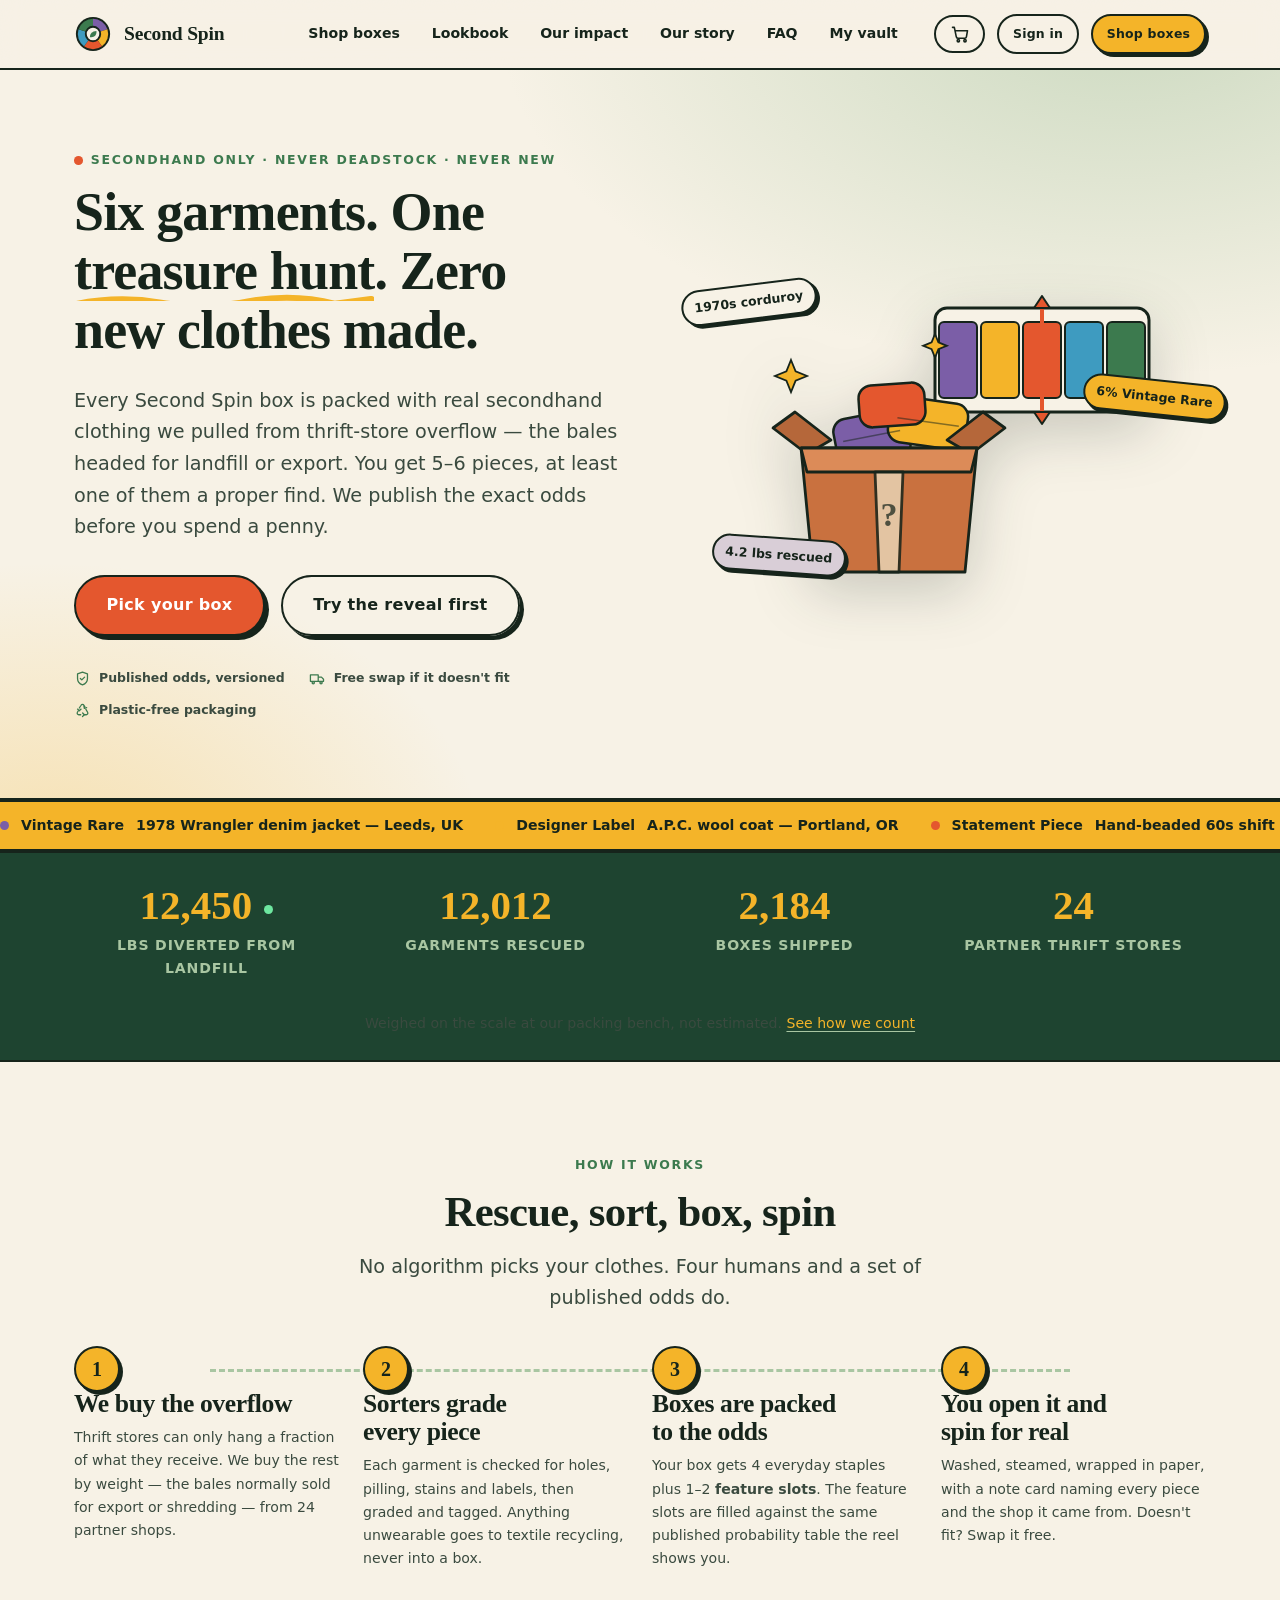
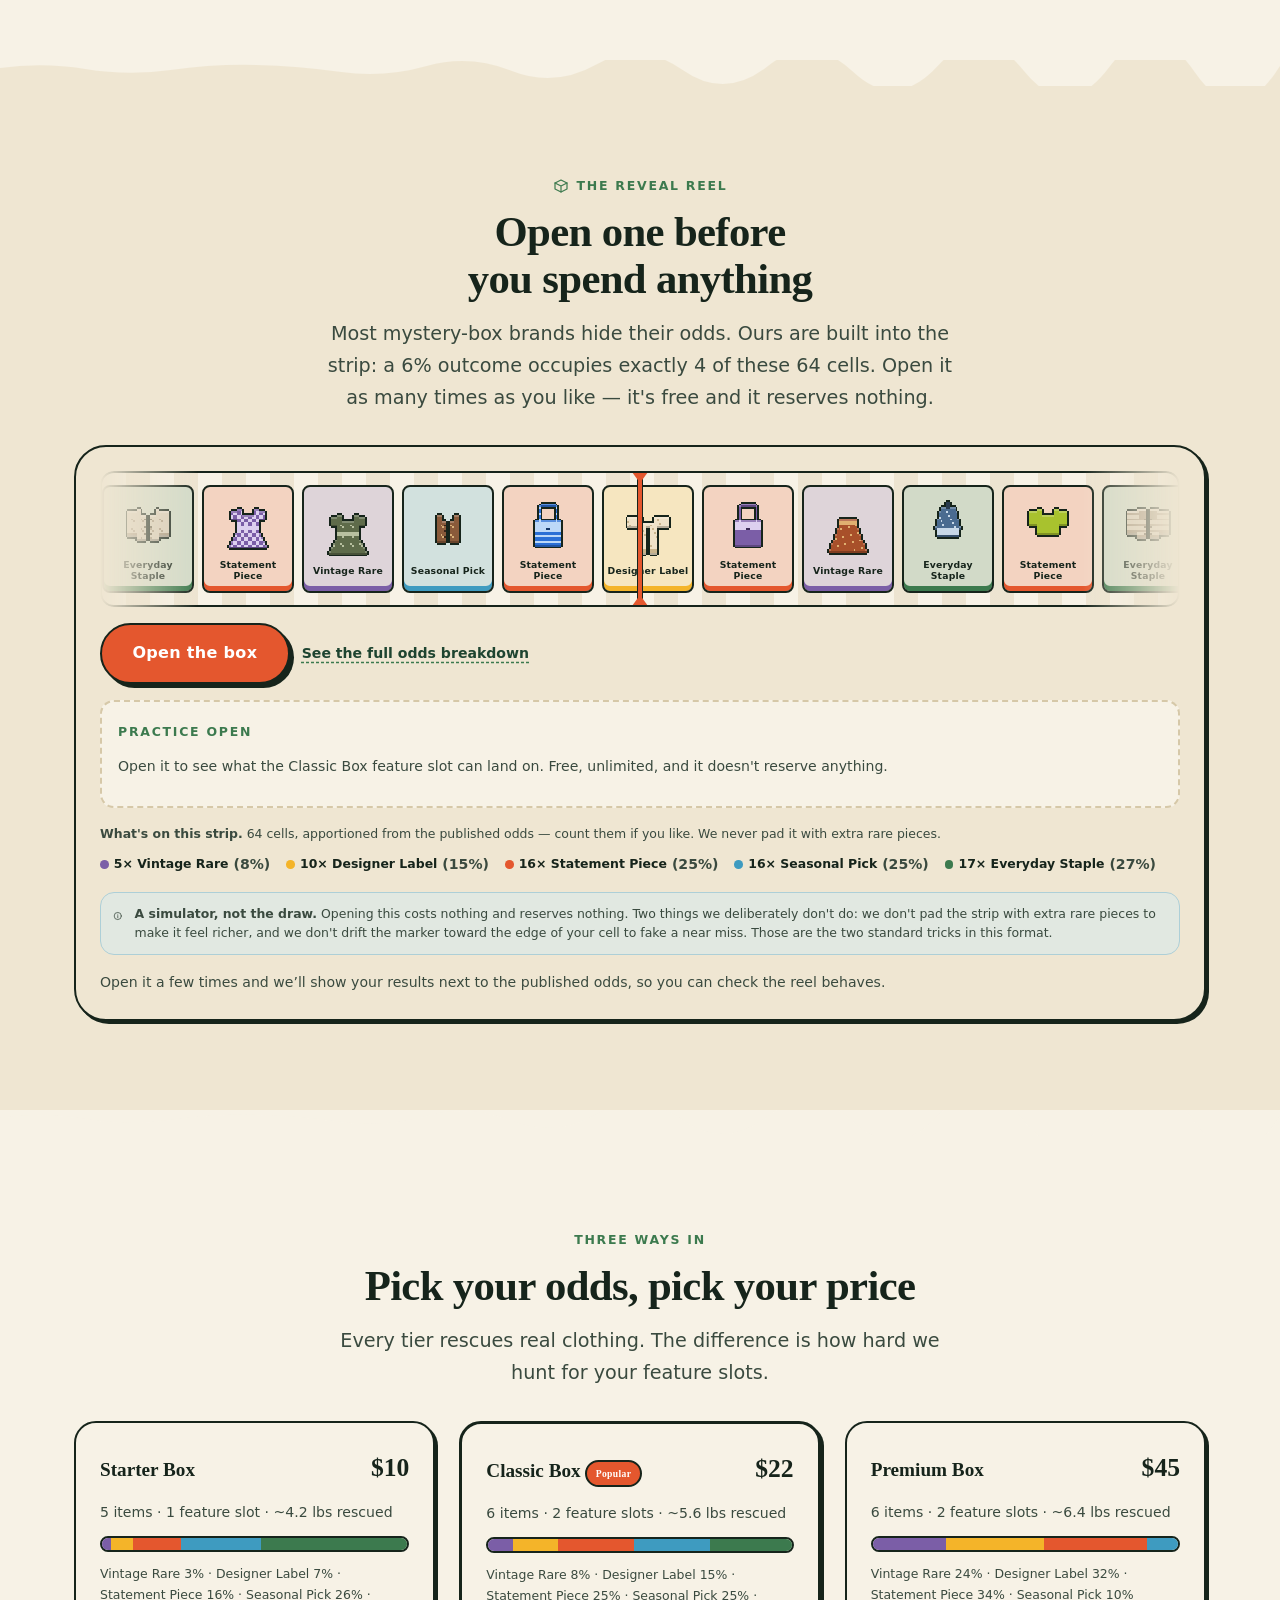
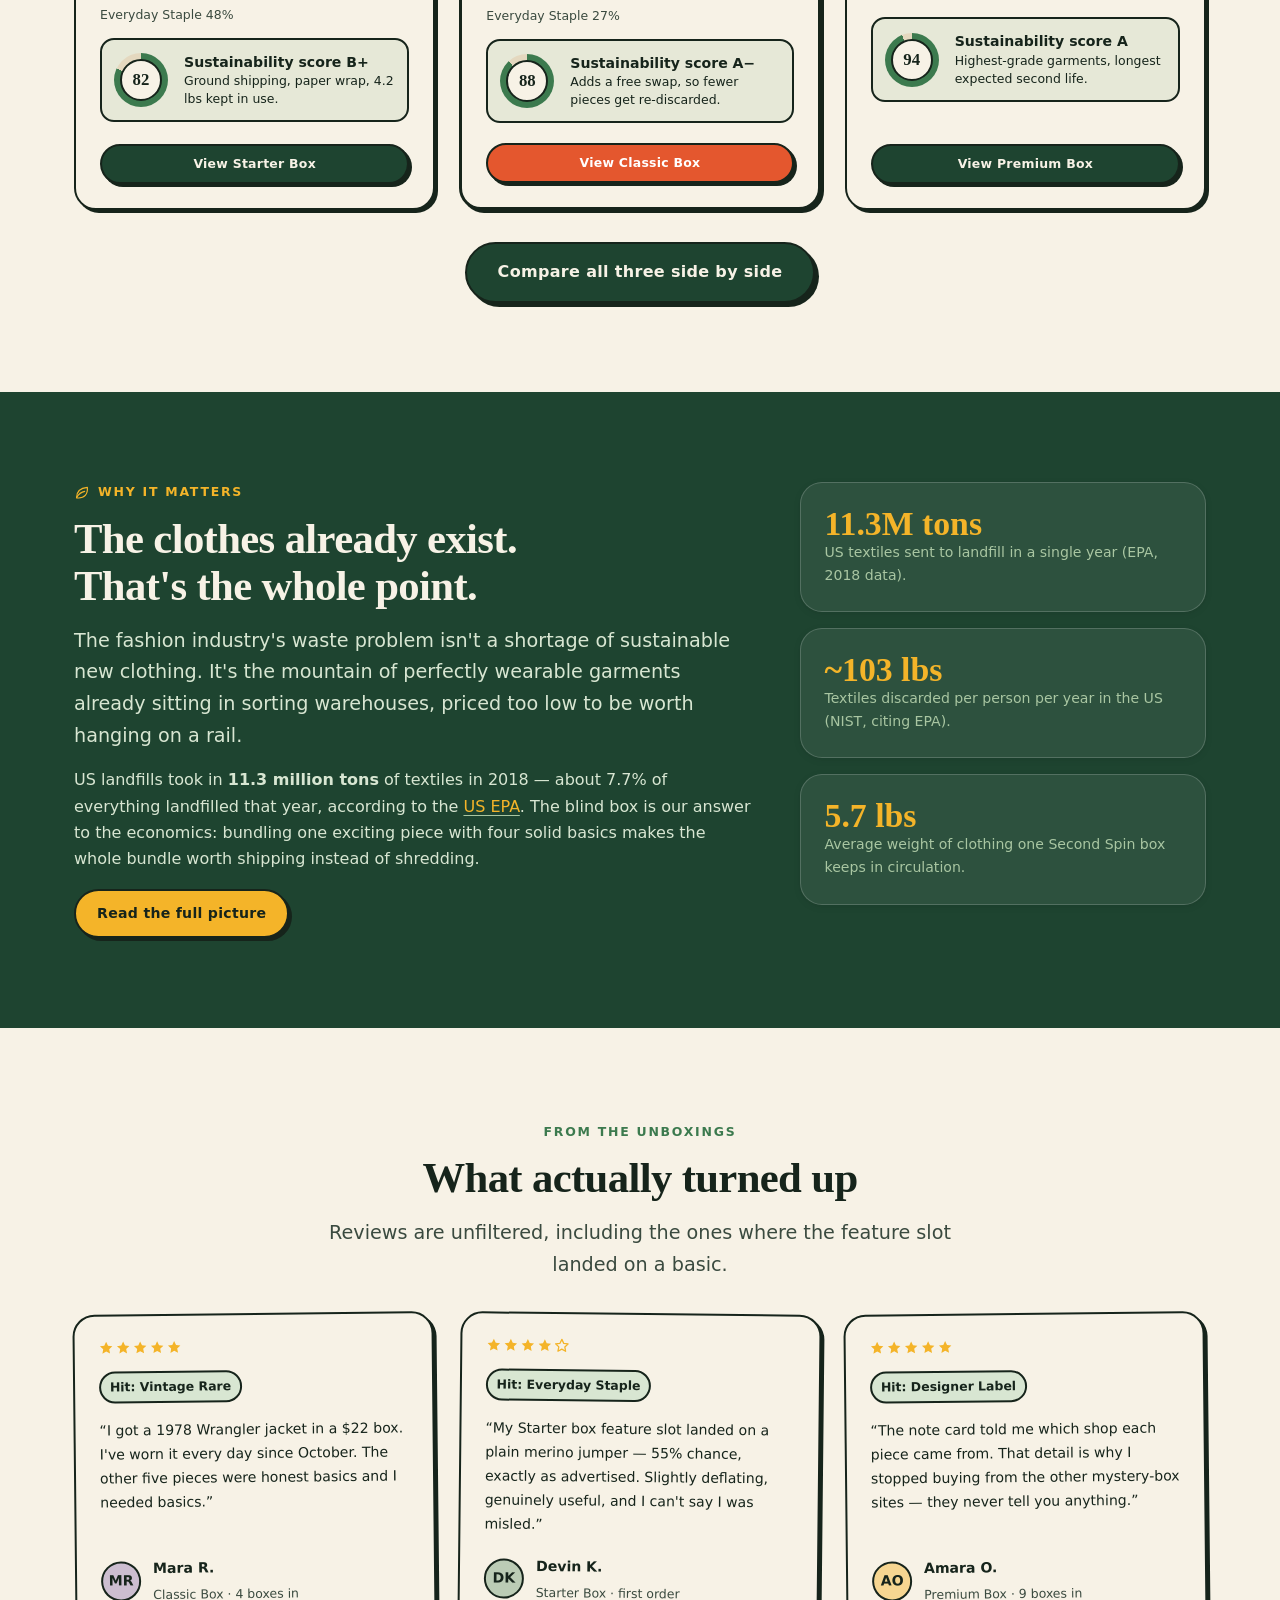
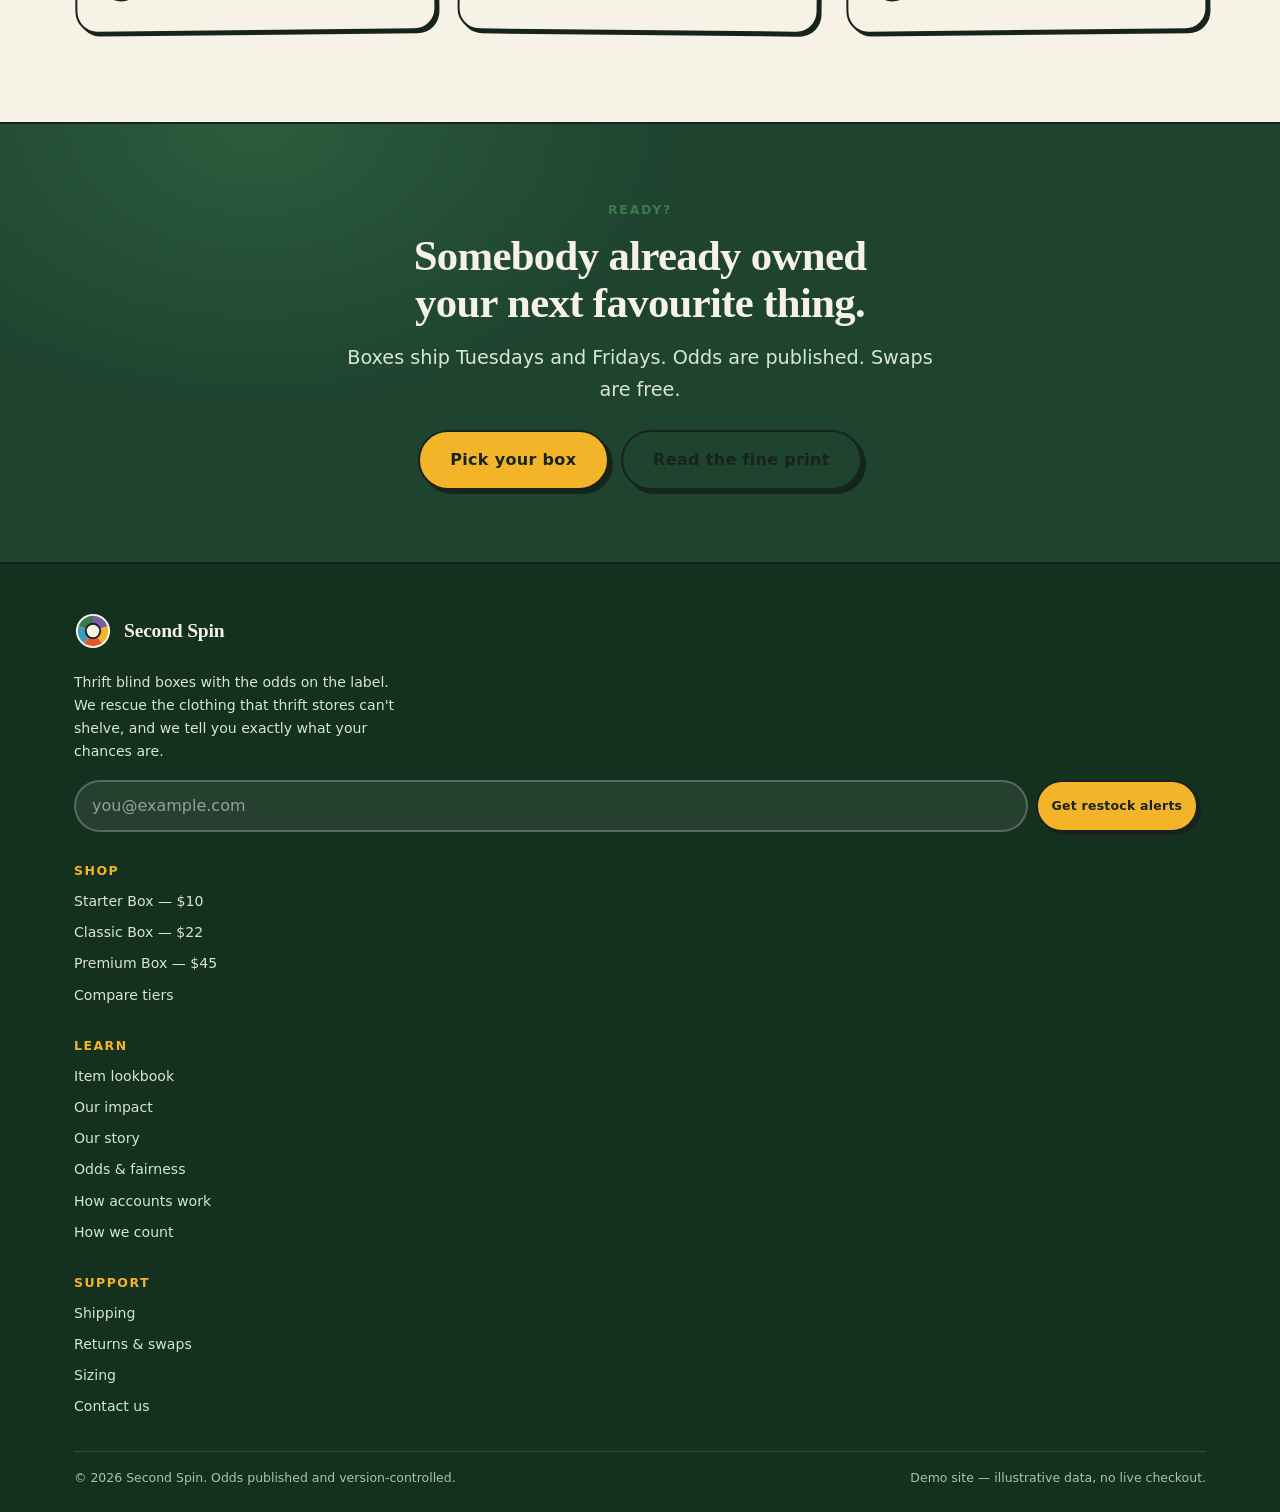
==== commit 0fe4bd65: "feat: accounts, real box opening, vault, delivery and sell-back for credit Turns the storefront into" ====
--- a/index.html
+++ b/index.html
@@ -38,6 +38,7 @@
         <li><a class="nav__link" href="impact.html">Our impact</a></li>
         <li><a class="nav__link" href="about.html">Our story</a></li>
         <li><a class="nav__link" href="faq.html">FAQ</a></li>
+        <li><a class="nav__link" href="account.html">My vault</a></li>
       </ul>
     </nav>
 
@@ -46,6 +47,7 @@
         <span data-icon="cart" style="width:20px;display:block"></span>
         <span class="cart-btn__count" data-cart-count>0</span>
       </button>
+      <span data-account-chip></span>
       <a class="btn btn--sun btn--sm header-cta" href="shop.html">Shop boxes</a>
       <button class="btn btn--ghost btn--sm nav-toggle" type="button" data-nav-toggle
               aria-expanded="false" aria-controls="site-nav" aria-label="Toggle menu"></button>
@@ -279,7 +281,7 @@
             <p class="muted" style="margin:0">5 items &middot; 1 feature slot &middot; ~4.2 lbs rescued</p>
             <div class="odds-bar" data-odds-bar></div>
             <p class="muted" style="margin:0;font-size:var(--t-xs)" data-odds-text>
-              Vintage Rare 2% · Designer Label 5% · Statement Piece 13% · Seasonal Pick 25% · Everyday Staple 55%
+              Vintage Rare 3% · Designer Label 7% · Statement Piece 16% · Seasonal Pick 26% · Everyday Staple 48%
             </p>
             <div class="sustain">
               <div class="sustain__ring" data-sustain-ring><span class="sustain__num">82</span></div>
@@ -300,7 +302,7 @@
             <p class="muted" style="margin:0">6 items &middot; 2 feature slots &middot; ~5.6 lbs rescued</p>
             <div class="odds-bar" data-odds-bar></div>
             <p class="muted" style="margin:0;font-size:var(--t-xs)" data-odds-text>
-              Vintage Rare 6% · Designer Label 12% · Statement Piece 22% · Seasonal Pick 25% · Everyday Staple 35%
+              Vintage Rare 8% · Designer Label 15% · Statement Piece 25% · Seasonal Pick 25% · Everyday Staple 27%
             </p>
             <div class="sustain">
               <div class="sustain__ring" data-sustain-ring><span class="sustain__num">88</span></div>
@@ -321,7 +323,7 @@
             <p class="muted" style="margin:0">6 items &middot; 2 feature slots &middot; ~6.4 lbs rescued</p>
             <div class="odds-bar" data-odds-bar></div>
             <p class="muted" style="margin:0;font-size:var(--t-xs)" data-odds-text>
-              Vintage Rare 20% · Designer Label 30% · Statement Piece 35% · Seasonal Pick 15%
+              Vintage Rare 24% · Designer Label 32% · Statement Piece 34% · Seasonal Pick 10%
             </p>
             <div class="sustain">
               <div class="sustain__ring" data-sustain-ring><span class="sustain__num">94</span></div>
@@ -486,6 +488,7 @@
           <li><a href="impact.html">Our impact</a></li>
           <li><a href="about.html">Our story</a></li>
           <li><a href="faq.html#odds">Odds &amp; fairness</a></li>
+          <li><a href="faq.html#accounts">How accounts work</a></li>
           <li><a href="impact.html#receipts">How we count</a></li>
         </ul>
       </div>
@@ -518,6 +521,7 @@
     </div>
     <div class="drawer__body" data-cart-body></div>
     <div class="drawer__foot" data-cart-foot hidden>
+      <div class="cart-credit" data-cart-credit hidden></div>
       <div class="cart-total">
         <span>Clothing rescued <b data-cart-lbs>0 lbs</b></span>
         <strong data-cart-total>$0</strong>
@@ -529,9 +533,11 @@
 </div>
 
 <script src="assets/js/site-data.js"></script>
+<script src="assets/js/account.js"></script>
 <script src="assets/js/app.js"></script>
 <script src="assets/js/item-catalog.js"></script>
 <script src="assets/js/reel.js"></script>
 <script src="assets/js/product.js"></script>
+<script src="assets/js/account-ui.js"></script>
 </body>
 </html>
--- a/assets/css/pages.css
+++ b/assets/css/pages.css
@@ -795,3 +795,47 @@
   .reel__img, .reel__blank { width: 48px; height: 48px; }
 }
 
+
+
+/* --------------------------------------------------------------------------
+   Account / My Vault
+   -------------------------------------------------------------------------- */
+.vault-summary {
+  display: grid; gap: var(--sp-4);
+  grid-template-columns: repeat(auto-fit, minmax(150px, 1fr));
+  padding: var(--sp-5);
+  background: var(--forest);
+  border: 2px solid var(--ink);
+  border-radius: var(--r-lg);
+  text-align: center;
+}
+.vault-summary .stat__value { color: var(--sun); font-size: clamp(1.6rem, 2.6vw, 2.2rem); }
+.vault-summary .stat__label { color: var(--sage); }
+
+.vault-actions {
+  display: flex; flex-wrap: wrap; gap: var(--sp-3);
+  align-items: center;
+  margin-top: var(--sp-4);
+  padding: var(--sp-4);
+  background: var(--paper-2);
+  border: 2px solid var(--ink);
+  border-radius: var(--r-md);
+}
+.vault-actions .muted { margin-left: auto; }
+
+.vault-pick {
+  display: flex; align-items: center; gap: var(--sp-2);
+  font-size: var(--t-xs); font-weight: 800;
+  cursor: pointer;
+}
+.vault-pick input { width: 16px; height: 16px; accent-color: var(--berry); }
+
+/* Credit line in the cart drawer */
+.cart-credit {
+  display: flex; justify-content: space-between; align-items: baseline;
+  font-size: var(--t-sm);
+  padding-bottom: var(--sp-2);
+  margin-bottom: var(--sp-2);
+  border-bottom: 1px dashed var(--paper-line);
+}
+.cart-credit b { color: var(--moss); }
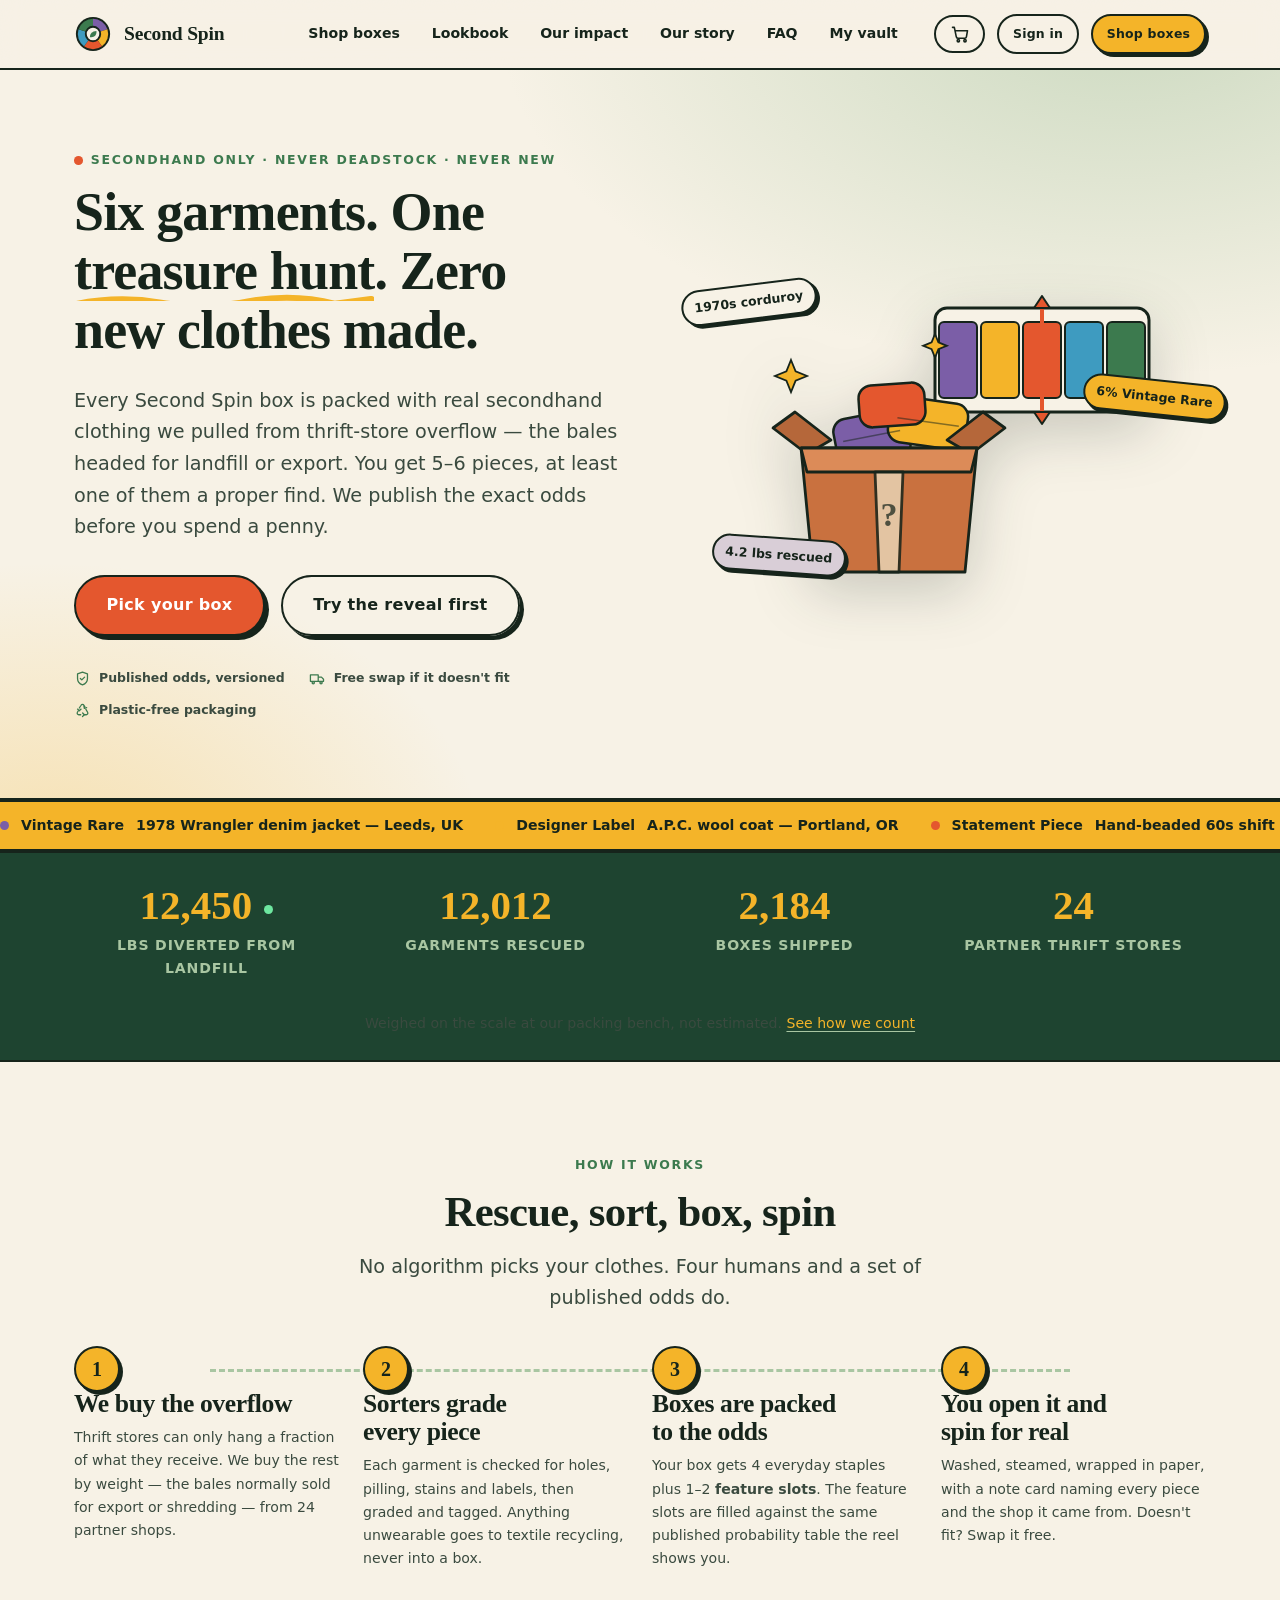
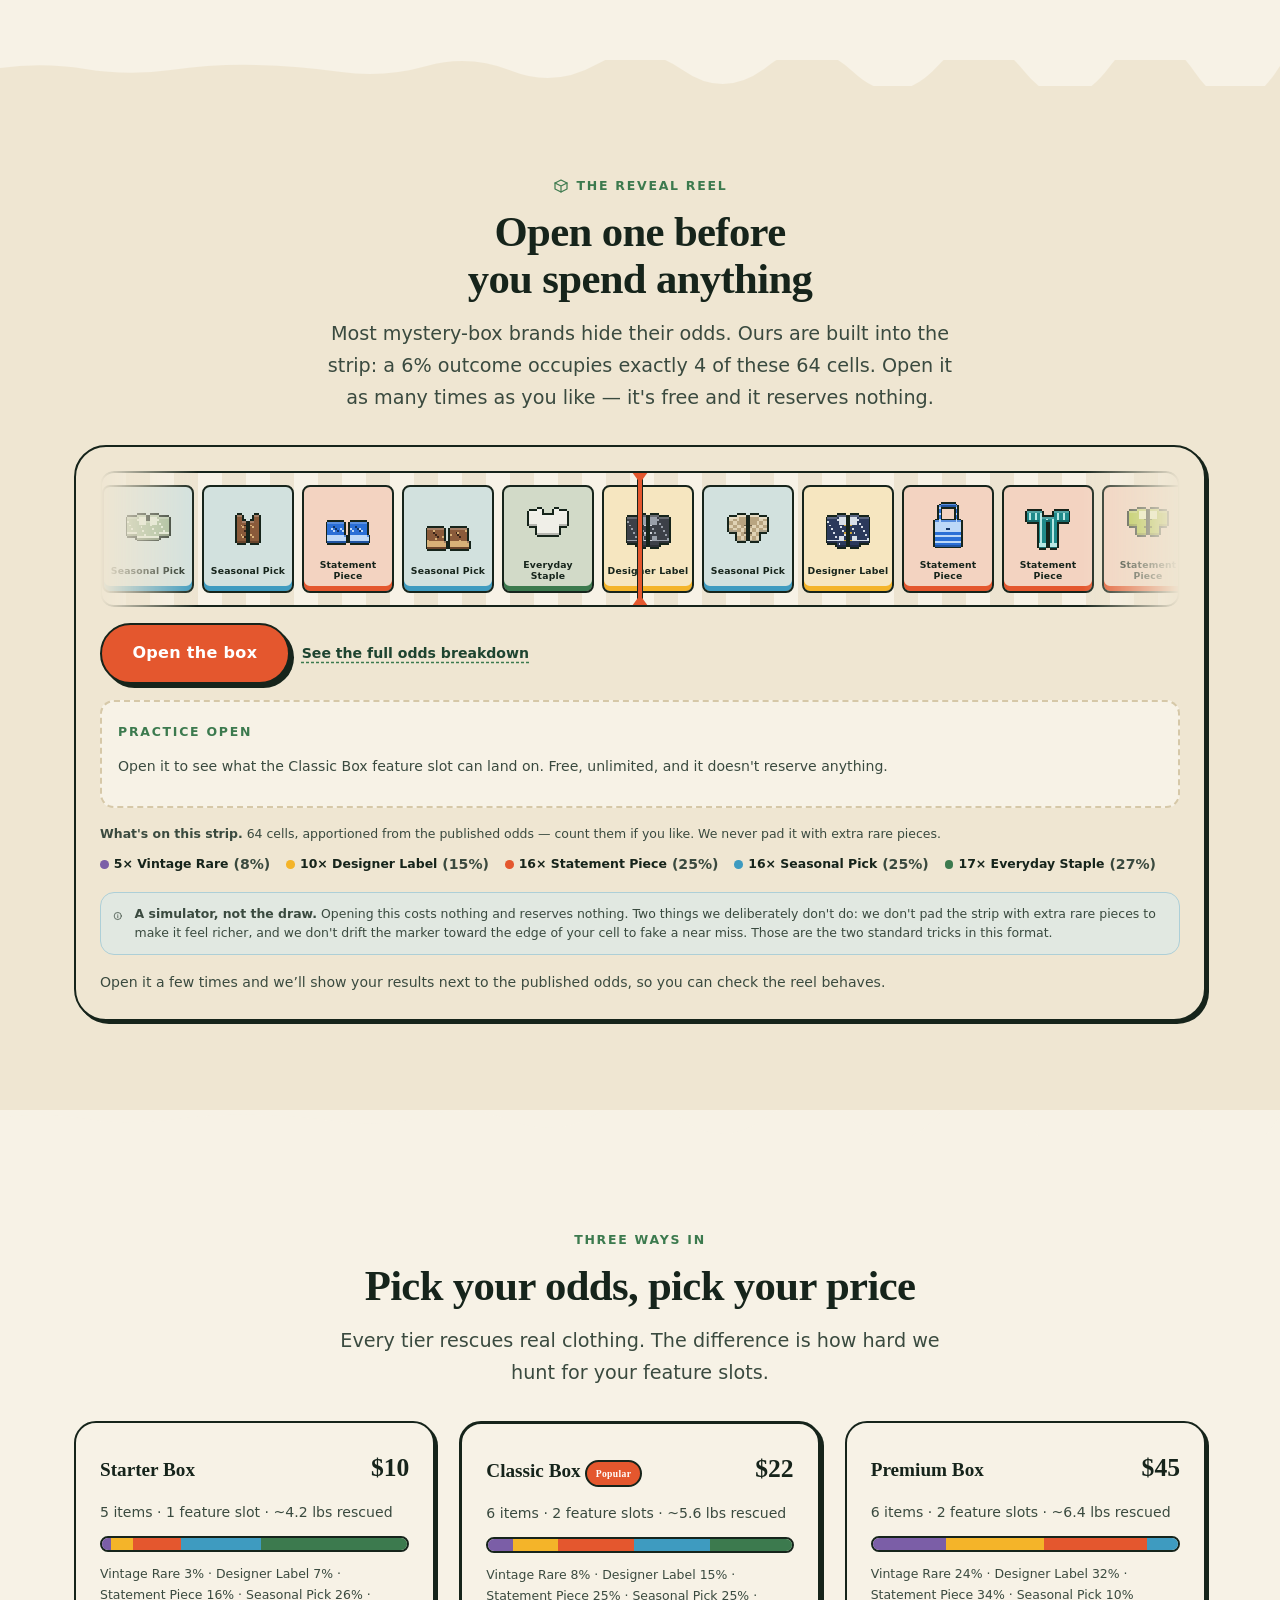
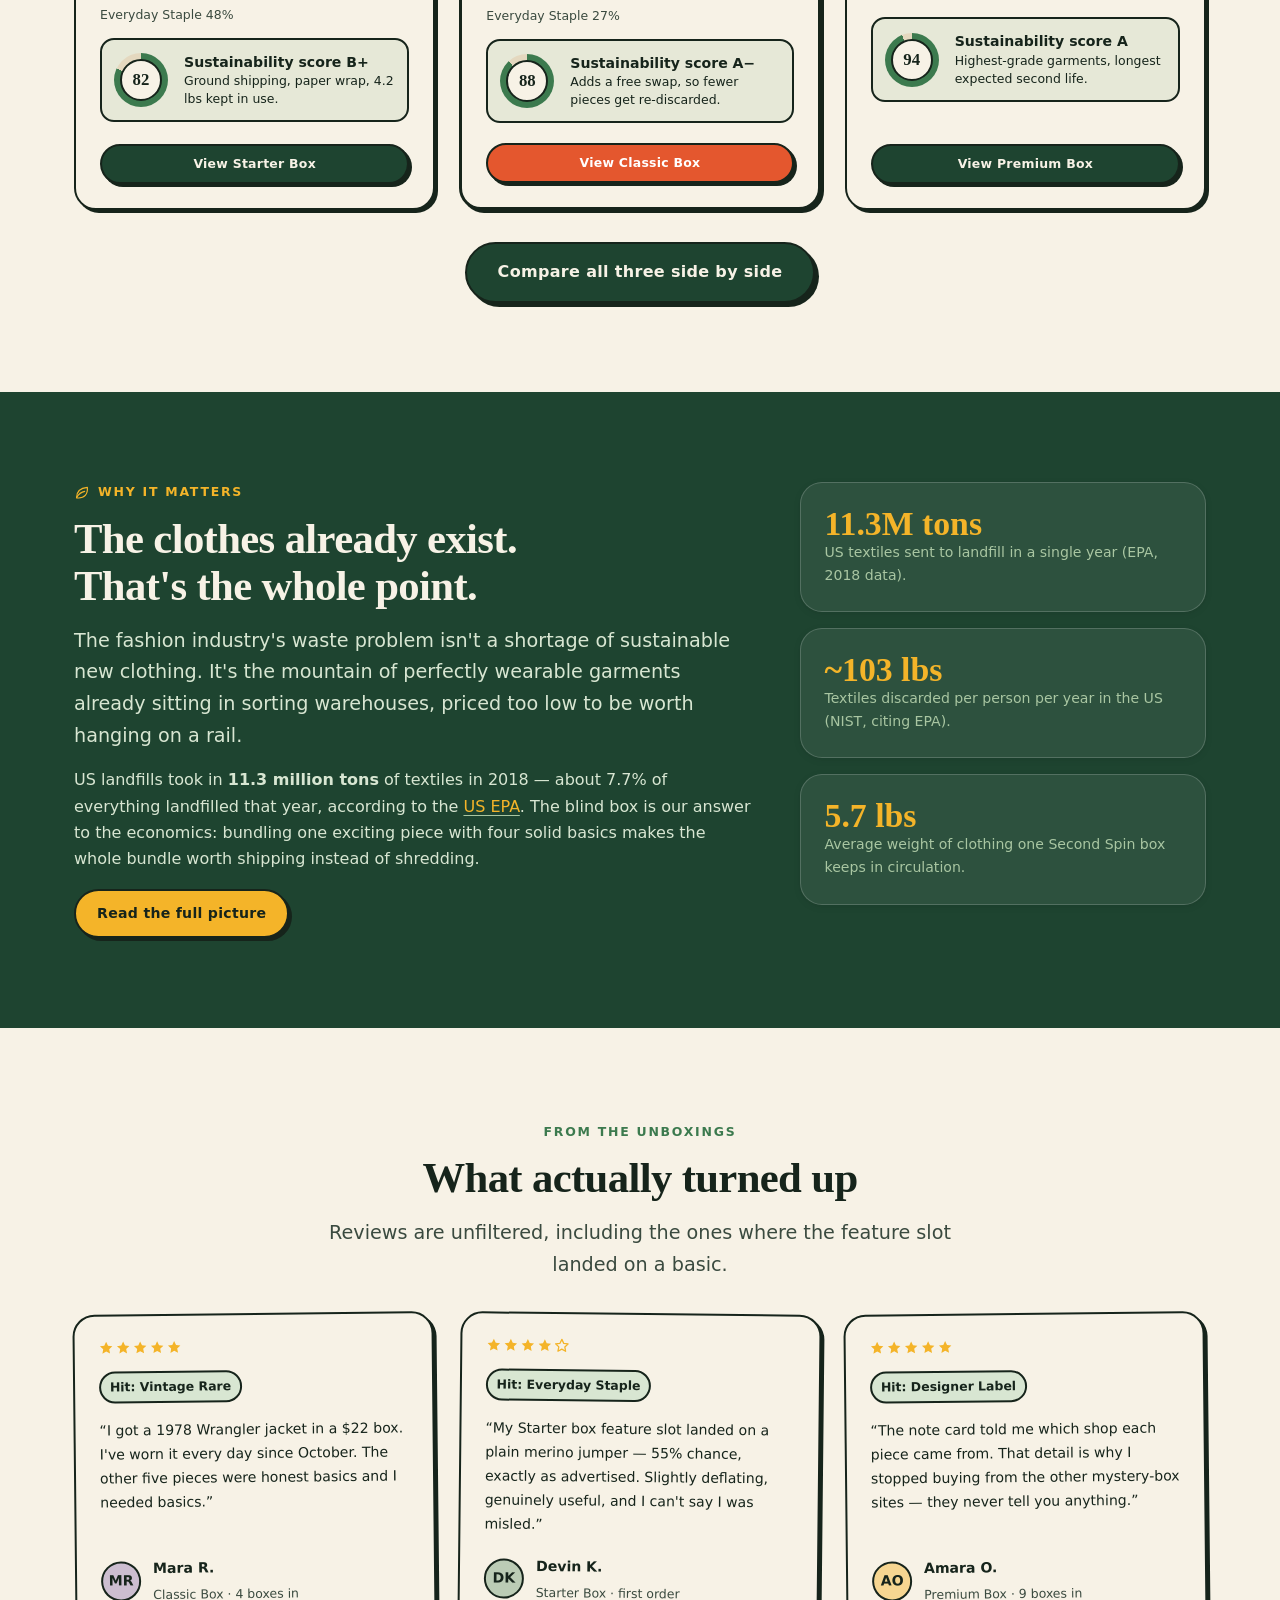
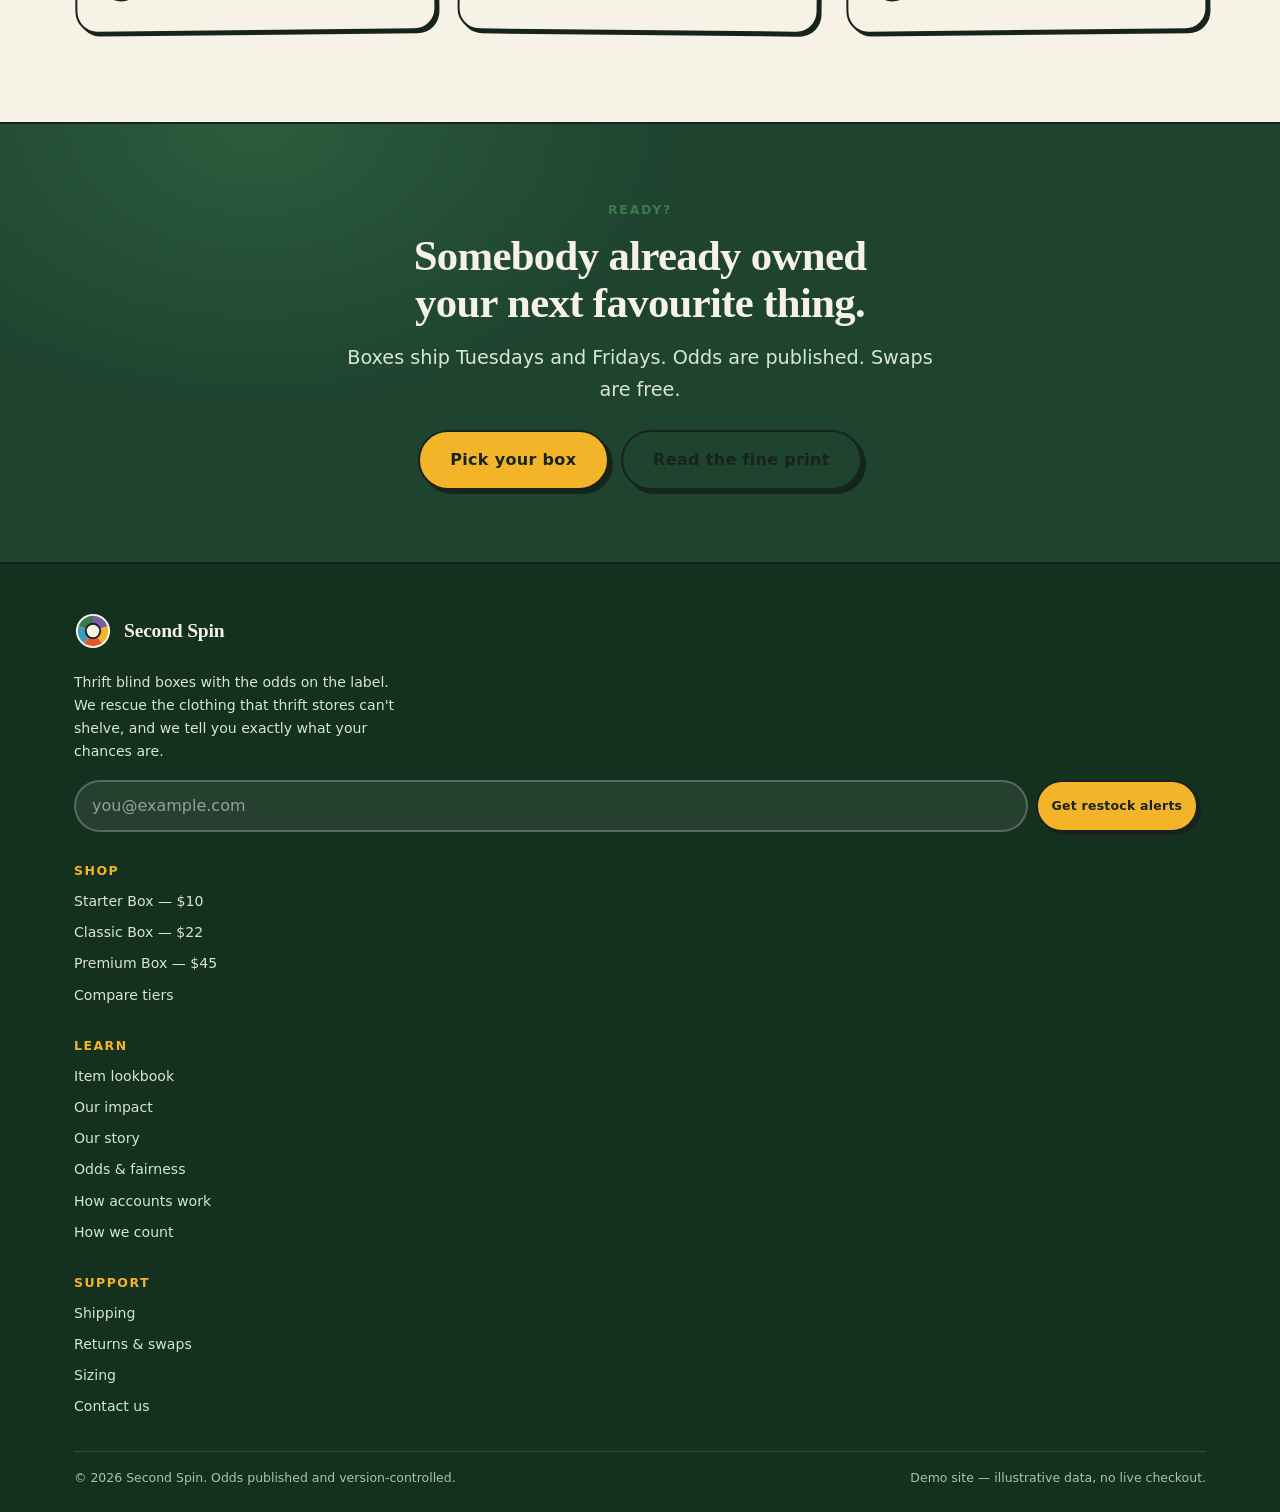
==== commit 7d2392c6: "feat: coordinated refresh — one action re-renders every live surface Adds assets/js/bus.js, a small " ====
--- a/index.html
+++ b/index.html
@@ -533,6 +533,7 @@
 </div>
 
 <script src="assets/js/site-data.js"></script>
+<script src="assets/js/bus.js"></script>
 <script src="assets/js/account.js"></script>
 <script src="assets/js/app.js"></script>
 <script src="assets/js/item-catalog.js"></script>
